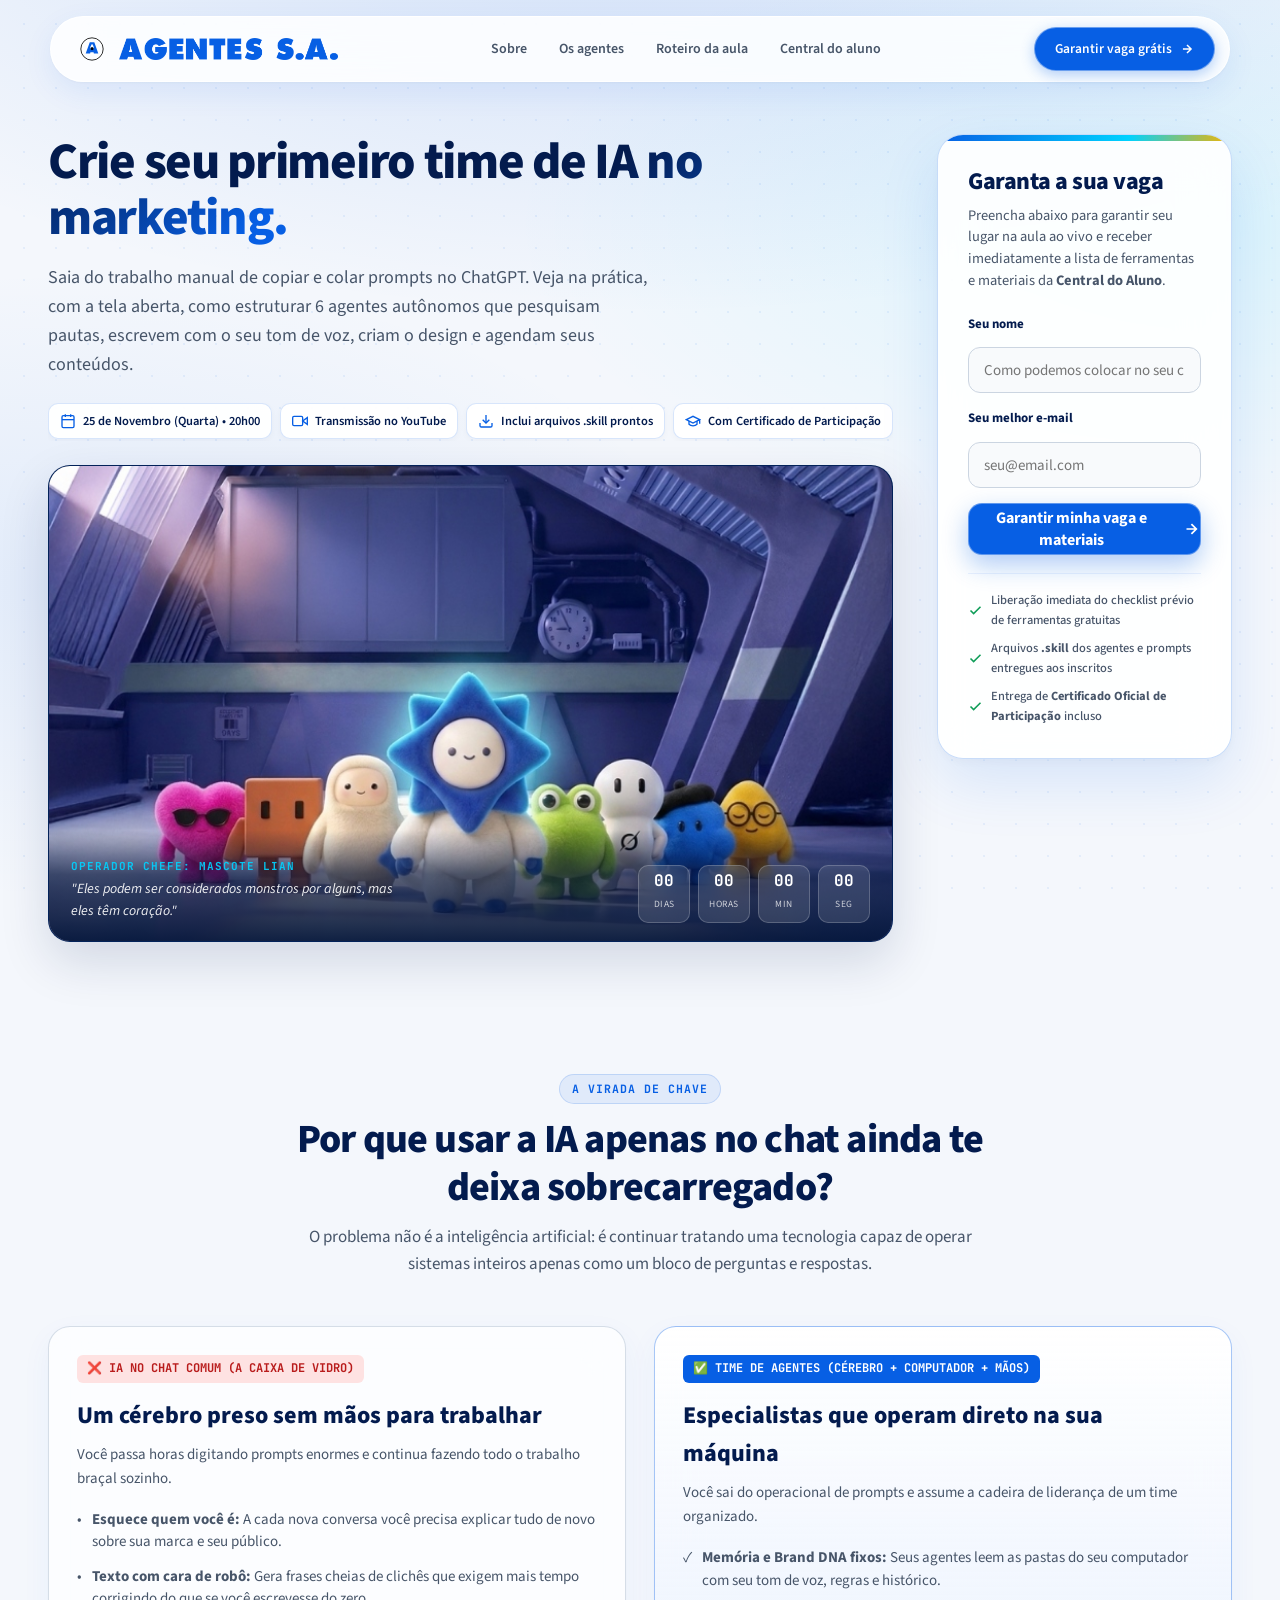
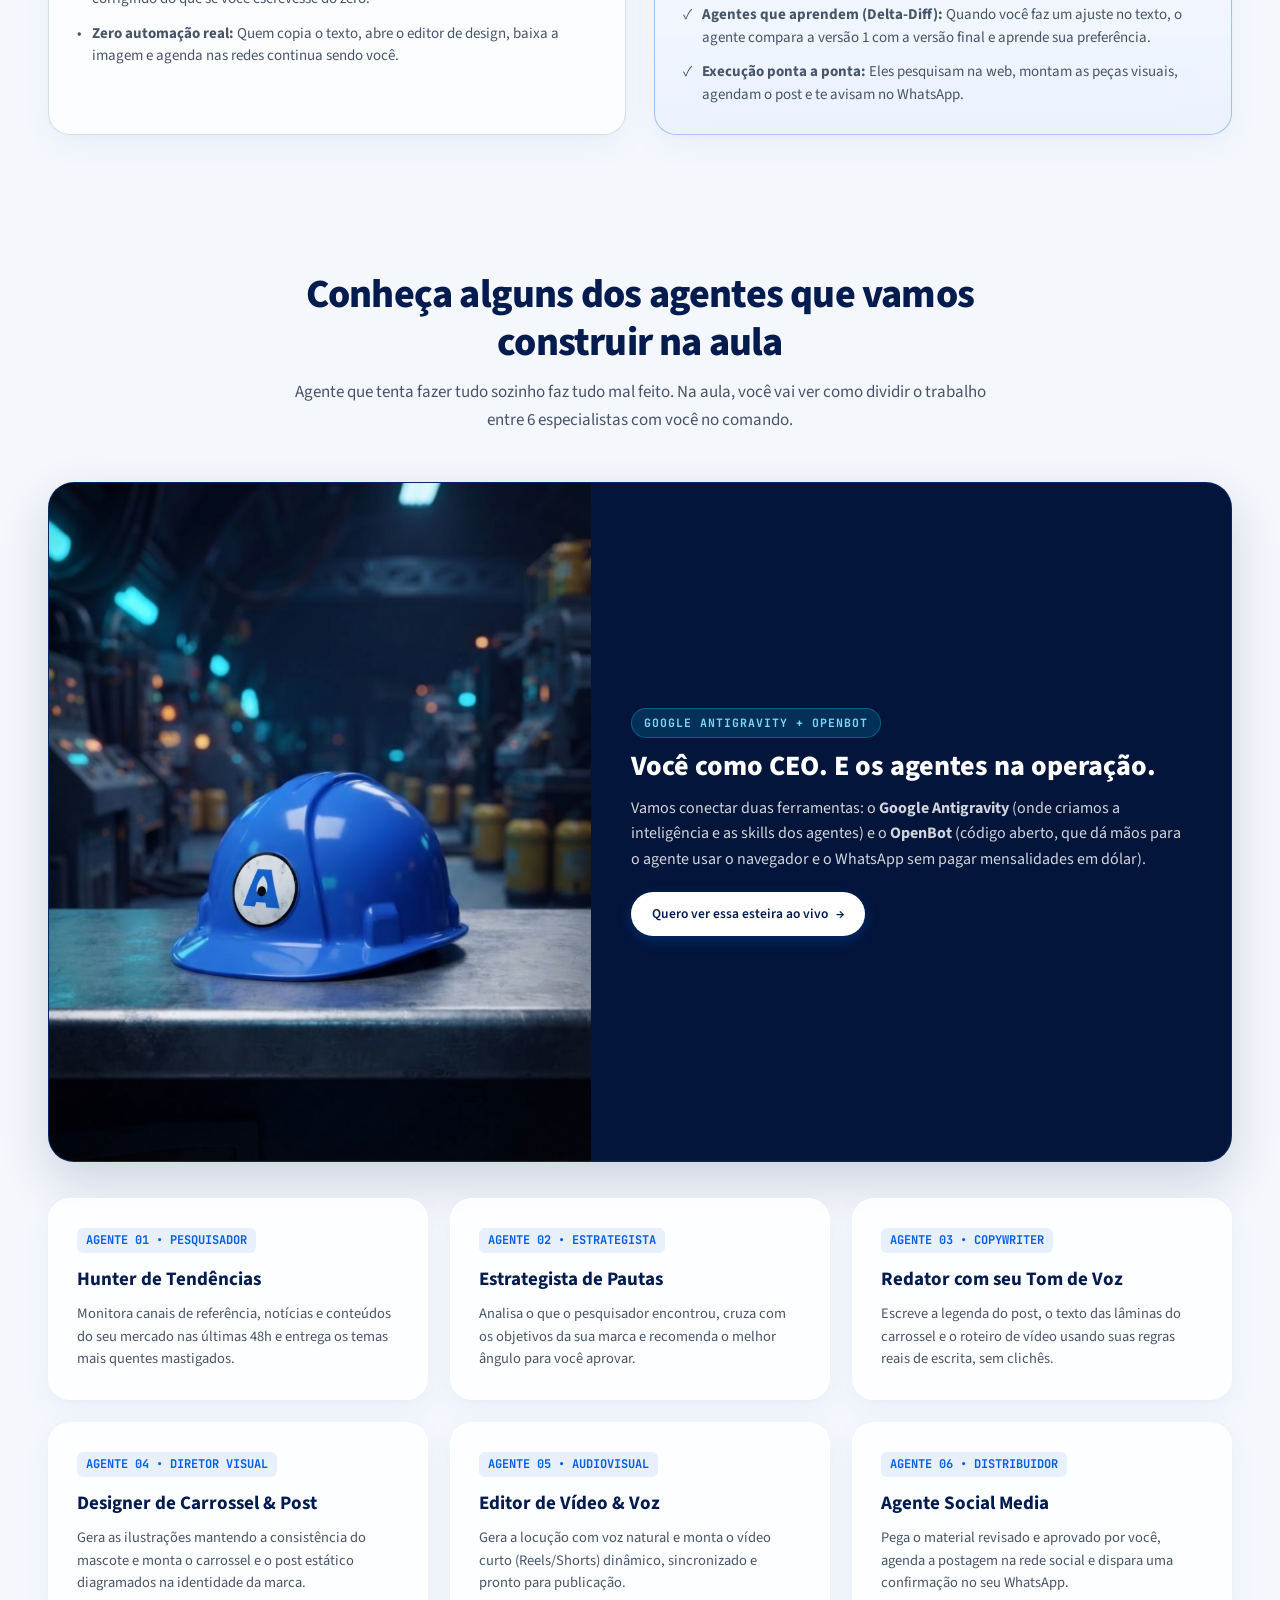
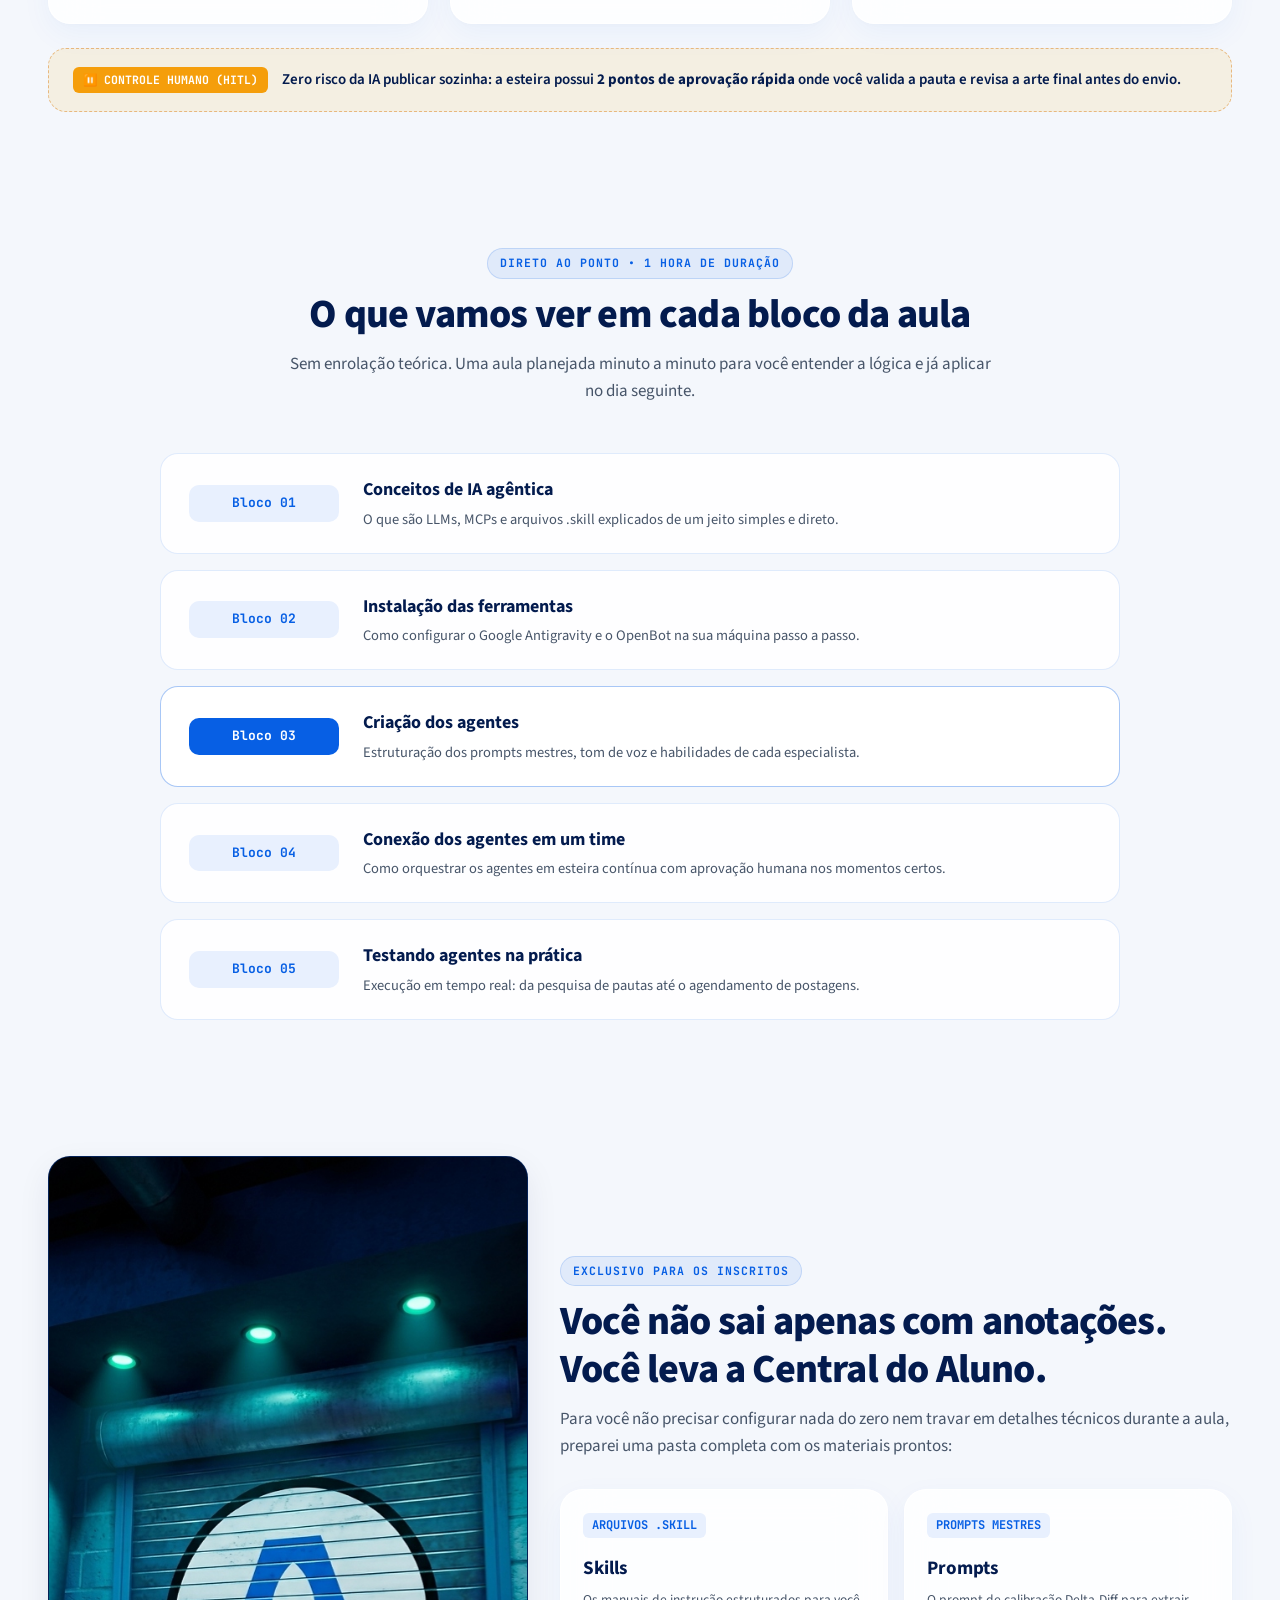
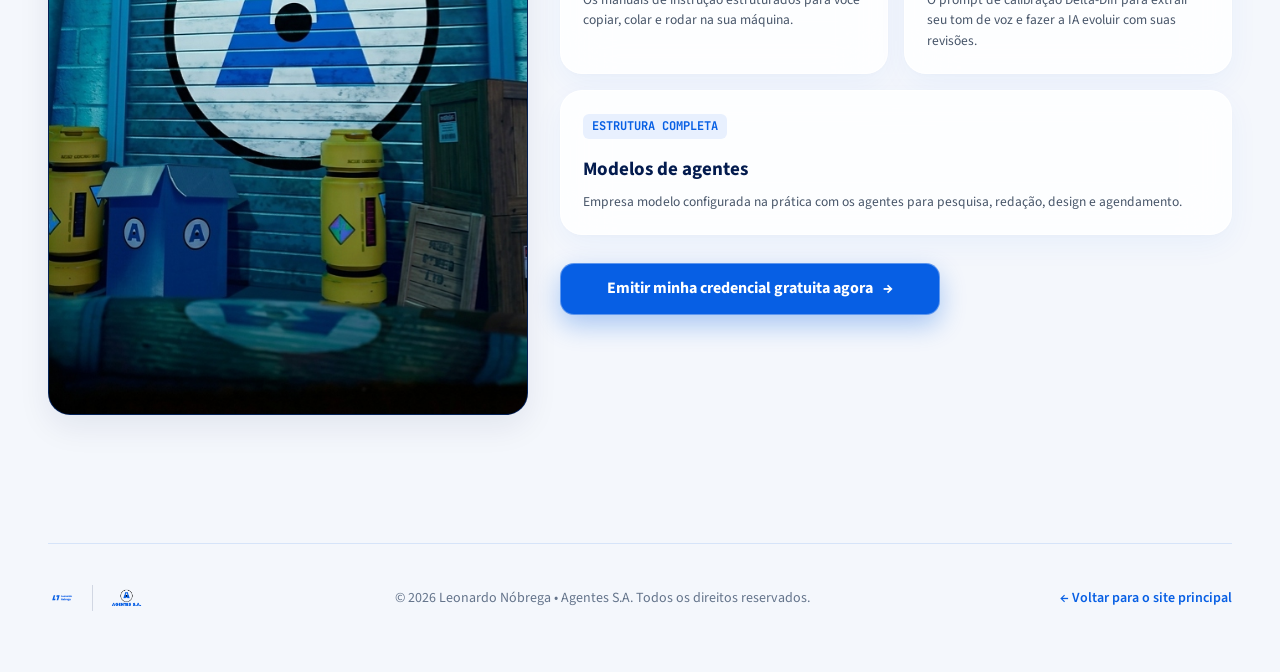
==== agentes-sa/index.html @ 05ecd2e1 "feat(agentes-sa): refatorar pagina de inscricao com novo visual, copy direta e formulario simplifica" ====
<!DOCTYPE html>
<html lang="pt-BR">
<head>
  <meta charset="UTF-8">
  <meta name="viewport" content="width=device-width, initial-scale=1.0">
  <title>Agentes S.A. | Crie seu Primeiro Time de IA no Marketing | Leonardo Nóbrega</title>
  <meta name="description" content="Aula aberta e ao vivo em 25 de Novembro às 20h. Veja na prática como montar um time de 6 agentes autônomos de IA para marketing usando Antigravity e OpenBot.">

  <!-- Fontes Oficiais da Marca -->
  <link rel="preconnect" href="https://fonts.googleapis.com">
  <link rel="preconnect" href="https://fonts.gstatic.com" crossorigin>
  <link href="https://fonts.googleapis.com/css2?family=JetBrains+Mono:wght@400;500;600;700&family=Source+Sans+3:ital,wght@0,300;0,400;0,500;0,600;0,700;0,800;1,400&display=swap" rel="stylesheet">

  <!-- CSS Global Oficial do Design System -->
  <link rel="stylesheet" href="../theme.css">

  <style>
    /* ═══════════════════════════════════════════════════════════════
       FUSÃO DE IDENTIDADE: DESIGN SYSTEM LEONARDO NÓBREGA × AGENTES S.A.
       ═══════════════════════════════════════════════════════════════ */
    :root {
      --ha-bg: #f4f7fc;
      --ha-surface: rgba(255, 255, 255, 0.86);
      --ha-card-bg: rgba(255, 255, 255, 0.84);
      --ha-title: #031b4e;
      --ha-text: #1e293b;
      --ha-text-secondary: #475569;
      --ha-text-muted: #64748b;

      /* Toques Industriais do Universo Agentes S.A. */
      --factory-yellow: #f4b400;
      --factory-yellow-soft: rgba(244, 180, 0, 0.14);
      --factory-cyan: #00d2ff;
      --factory-cyan-soft: rgba(0, 210, 255, 0.14);
      --factory-dark: #03153a;

      --ha-blur: blur(24px) saturate(160%);
      --ease-framer: cubic-bezier(0.16, 1, 0.3, 1);
    }

    body {
      background-color: var(--ha-bg) !important;
      color: var(--ha-text) !important;
      font-family: var(--font);
      overflow-x: hidden;
      background-image:
        radial-gradient(1px 1px at 24px 24px, rgba(7, 95, 228, 0.07) 1px, transparent 0),
        radial-gradient(ellipse 75% 45% at 50% -10%, rgba(7, 95, 228, 0.15), transparent),
        radial-gradient(ellipse 55% 35% at 95% 25%, rgba(0, 210, 255, 0.10), transparent),
        radial-gradient(ellipse 50% 35% at 5% 65%, rgba(7, 95, 228, 0.08), transparent) !important;
      background-size: 32px 32px, 100% 100%, 100% 100%, 100% 100% !important;
      background-attachment: fixed !important;
      line-height: 1.6;
    }

    .site-container {
      max-width: 1240px;
      margin: 0 auto;
      padding: 0 28px;
      position: relative;
      z-index: 2;
    }

    /* ═══════════════════════════════════════════════════════════════
       HEADER CO-BRANDING (LEONARDO NÓBREGA × AGENTES S.A.)
       ═══════════════════════════════════════════════════════════════ */
    .ha-navbar {
      position: sticky;
      top: 16px;
      z-index: 1000;
      max-width: 1180px;
      margin: 16px auto 0;
      background: rgba(255, 255, 255, 0.86);
      backdrop-filter: var(--ha-blur);
      -webkit-backdrop-filter: var(--ha-blur);
      border: 1px solid rgba(255, 255, 255, 0.95);
      border-radius: 9999px;
      padding: 10px 14px 10px 24px;
      display: flex;
      justify-content: space-between;
      align-items: center;
      box-shadow: 0 10px 30px rgba(7, 95, 228, 0.08), 0 1px 3px rgba(0, 0, 0, 0.04);
      transition: all 300ms var(--ease-framer);
    }

    .brand-cobrand {
      display: flex;
      align-items: center;
      gap: 16px;
      text-decoration: none;
    }
    .brand-ln-svg {
      height: 34px;
      width: auto;
      display: block;
    }
    .brand-divider {
      width: 1px;
      height: 26px;
      background: rgba(3, 27, 78, 0.14);
    }
    .brand-agentes-lockup {
      display: flex;
      align-items: center;
      gap: 10px;
    }
    .brand-agentes-emblem {
      height: 34px;
      width: 34px;
      object-fit: contain;
    }
    .brand-agentes-wordmark {
      height: 22px;
      width: auto;
      object-fit: contain;
    }

    .nav-links {
      display: flex;
      gap: 4px;
      align-items: center;
    }
    .nav-link {
      color: var(--ha-text-secondary);
      font-size: 14px;
      font-weight: 600;
      padding: 8px 14px;
      border-radius: 999px;
      transition: all 180ms ease;
      text-decoration: none;
    }
    .nav-link:hover {
      color: var(--ha-title);
      background: rgba(7, 95, 228, 0.06);
    }

    .nav-cta {
      background: var(--color-primary);
      color: #ffffff;
      font-weight: 600;
      font-size: 13.5px;
      padding: 10px 20px;
      border-radius: 999px;
      border: 1px solid rgba(255, 255, 255, 0.4);
      box-shadow: 0 4px 14px rgba(7, 95, 228, 0.3);
      text-decoration: none;
      display: inline-flex;
      align-items: center;
      gap: 8px;
      transition: all 250ms var(--ease-framer);
    }
    .nav-cta:hover {
      background: var(--color-primary-dark);
      transform: translateY(-1px) scale(1.02);
      box-shadow: 0 6px 20px rgba(7, 95, 228, 0.45);
      color: #ffffff;
    }

    /* ═══════════════════════════════════════════════════════════════
       DOBRA 1: HERO + FORMULÁRIO DE CREDENCIAL DA FÁBRICA
       ═══════════════════════════════════════════════════════════════ */
    .hero-section {
      padding: 52px 0 64px;
    }
    .hero-grid {
      display: grid;
      grid-template-columns: 6.4fr 5.6fr;
      gap: 44px;
      align-items: start;
    }

    .factory-pill {
      display: inline-flex;
      align-items: center;
      gap: 10px;
      padding: 6px 14px;
      border-radius: 999px;
      background: rgba(7, 95, 228, 0.08);
      border: 1px solid rgba(7, 95, 228, 0.2);
      color: var(--color-primary);
      font-size: 12.5px;
      font-weight: 700;
      letter-spacing: 0.4px;
      margin-bottom: 18px;
      font-family: 'JetBrains Mono', monospace;
    }
    .pulse-dot {
      width: 7px;
      height: 7px;
      background: var(--color-primary);
      border-radius: 50%;
      box-shadow: 0 0 8px rgba(7, 95, 228, 0.7);
      animation: pulseAnim 2s infinite;
    }
    @keyframes pulseAnim {
      0%, 100% { opacity: 1; transform: scale(1); }
      50% { opacity: 0.4; transform: scale(0.8); }
    }

    .hero-logo-banner {
      display: flex;
      align-items: center;
      gap: 14px;
      margin-bottom: 16px;
    }
    .hero-logo-banner img {
      height: 58px;
      width: auto;
      object-fit: contain;
    }

    .hero-title {
      font-size: clamp(36px, 4vw, 52px);
      font-weight: 800;
      line-height: 1.1;
      letter-spacing: -1.3px;
      color: var(--ha-title);
      margin-bottom: 18px;
    }
    .hero-title .text-gradient {
      background: linear-gradient(135deg, var(--color-navy) 15%, var(--color-primary) 85%);
      -webkit-background-clip: text;
      -webkit-text-fill-color: transparent;
    }

    .hero-desc {
      font-size: 18px;
      line-height: 1.6;
      color: var(--ha-text-secondary);
      margin-bottom: 24px;
      max-width: 600px;
    }

    .event-meta-pills {
      display: flex;
      flex-wrap: nowrap;
      gap: 8px;
      margin-bottom: 24px;
      align-items: center;
      overflow-x: auto;
      scrollbar-width: none;
      -webkit-overflow-scrolling: touch;
      padding-bottom: 2px;
    }
    .event-meta-pills::-webkit-scrollbar {
      display: none;
    }
    .meta-pill {
      background: rgba(255, 255, 255, 0.95);
      border: 1px solid rgba(7, 95, 228, 0.16);
      padding: 7px 11px;
      border-radius: 10px;
      font-size: 12.5px;
      font-weight: 600;
      color: var(--ha-title);
      display: inline-flex;
      align-items: center;
      gap: 7px;
      white-space: nowrap;
      flex-shrink: 0;
      box-shadow: 0 2px 6px rgba(3, 27, 78, 0.03);
    }
    .meta-pill svg {
      color: var(--color-primary);
      flex-shrink: 0;
    }

    /* Card Visual do Mascote Lian no Chão de Fábrica */
    .hero-visual-frame {
      position: relative;
      border-radius: 22px;
      overflow: hidden;
      border: 1px solid rgba(7, 95, 228, 0.18);
      box-shadow: 0 20px 50px rgba(3, 27, 78, 0.14);
      background: var(--factory-dark);
    }
    .hero-visual-frame img {
      width: 100%;
      aspect-ratio: 16 / 9;
      object-fit: cover;
      display: block;
      transition: transform 600ms var(--ease-framer);
    }
    .hero-visual-frame:hover img {
      transform: scale(1.03);
    }
    .hero-visual-overlay {
      position: absolute;
      inset: auto 0 0 0;
      background: linear-gradient(to top, rgba(3, 21, 58, 0.95) 0%, rgba(3, 21, 58, 0.65) 60%, transparent 100%);
      padding: 28px 22px 18px;
      display: flex;
      justify-content: space-between;
      align-items: flex-end;
      gap: 16px;
      flex-wrap: wrap;
    }
    .hero-quote {
      color: #ffffff;
      font-size: 14px;
      font-style: italic;
      opacity: 0.92;
      max-width: 340px;
    }
    .hero-quote strong {
      display: block;
      font-style: normal;
      font-size: 11px;
      text-transform: uppercase;
      letter-spacing: 1px;
      color: var(--factory-cyan);
      margin-bottom: 2px;
      font-family: 'JetBrains Mono', monospace;
    }

    /* Contador Regressivo */
    .countdown-strip {
      display: flex;
      gap: 8px;
    }
    .cd-box {
      background: rgba(255, 255, 255, 0.12);
      backdrop-filter: blur(12px);
      border: 1px solid rgba(255, 255, 255, 0.2);
      border-radius: 10px;
      padding: 6px 10px;
      min-width: 52px;
      text-align: center;
      color: #ffffff;
    }
    .cd-num {
      font-family: 'JetBrains Mono', monospace;
      font-size: 16px;
      font-weight: 700;
      line-height: 1.1;
      display: block;
    }
    .cd-label {
      font-size: 9.5px;
      text-transform: uppercase;
      opacity: 0.75;
      letter-spacing: 0.5px;
    }

    /* ═══════════════════════════════════════════════════════════════
       CARD DE INSCRIÇÃO / CRACHÁ DA FÁBRICA (DIREITA)
       ═══════════════════════════════════════════════════════════════ */
    .signup-ticket-card {
      background: rgba(255, 255, 255, 0.92);
      backdrop-filter: var(--ha-blur);
      -webkit-backdrop-filter: var(--ha-blur);
      border: 1.5px solid rgba(7, 95, 228, 0.22);
      border-radius: 26px;
      padding: 32px 30px;
      box-shadow: 0 24px 60px rgba(7, 95, 228, 0.12), 0 4px 12px rgba(0, 0, 0, 0.03);
      position: relative;
      overflow: hidden;
    }
    /* Faixa industrial sutil no topo do crachá */
    .signup-ticket-card::before {
      content: '';
      position: absolute;
      top: 0;
      left: 0;
      right: 0;
      height: 6px;
      background: linear-gradient(90deg, var(--color-primary) 0%, var(--factory-cyan) 65%, var(--factory-yellow) 100%);
    }

    .ticket-top-row {
      display: flex;
      justify-content: space-between;
      align-items: center;
      padding-bottom: 16px;
      margin-bottom: 20px;
      border-bottom: 1px dashed rgba(3, 27, 78, 0.12);
    }
    .ticket-badge {
      display: inline-flex;
      align-items: center;
      gap: 6px;
      font-family: 'JetBrains Mono', monospace;
      font-size: 11px;
      font-weight: 700;
      color: var(--color-primary);
      background: var(--color-primary-lightest);
      padding: 4px 10px;
      border-radius: 6px;
      text-transform: uppercase;
    }
    .ticket-serial {
      font-family: 'JetBrains Mono', monospace;
      font-size: 11.5px;
      color: var(--ha-text-muted);
      font-weight: 600;
    }

    .ticket-title {
      font-size: 24px;
      font-weight: 800;
      color: var(--ha-title);
      letter-spacing: -0.5px;
      line-height: 1.25;
      margin-bottom: 8px;
    }
    .ticket-sub {
      font-size: 14.5px;
      color: var(--ha-text-secondary);
      margin-bottom: 22px;
      line-height: 1.5;
    }

    .form-group {
      margin-bottom: 15px;
    }
    .form-label {
      display: block;
      font-size: 13px;
      font-weight: 700;
      color: var(--ha-title);
      margin-bottom: 5px;
    }
    .ha-input {
      width: 100%;
      height: 46px;
      background: #f8fafc;
      border: 1.5px solid #cbd5e1;
      border-radius: 12px;
      padding: 0 15px;
      color: var(--ha-text);
      font-size: 15px;
      font-family: var(--font);
      transition: all 200ms ease;
      outline: none;
    }
    .ha-input:focus {
      border-color: var(--color-primary);
      background: #ffffff;
      box-shadow: 0 0 0 3px rgba(7, 95, 228, 0.14);
    }

    .btn-submit-main {
      width: 100%;
      height: 52px;
      background: var(--color-primary);
      color: #ffffff;
      font-weight: 700;
      font-size: 16px;
      border-radius: 14px;
      border: 1px solid rgba(255, 255, 255, 0.35);
      box-shadow: 0 10px 26px rgba(7, 95, 228, 0.32);
      display: flex;
      align-items: center;
      justify-content: center;
      gap: 10px;
      cursor: pointer;
      transition: all 250ms var(--ease-framer);
      font-family: var(--font);
      margin-top: 8px;
    }
    .btn-submit-main:hover {
      background: var(--color-primary-dark);
      transform: translateY(-2px);
      box-shadow: 0 14px 32px rgba(7, 95, 228, 0.42);
    }
    .btn-submit-main:disabled {
      opacity: 0.7;
      cursor: wait;
    }

    .ticket-perks {
      margin-top: 18px;
      padding-top: 16px;
      border-top: 1px solid rgba(7, 95, 228, 0.08);
      display: flex;
      flex-direction: column;
      gap: 8px;
    }
    .perk-row {
      display: flex;
      align-items: center;
      gap: 8px;
      font-size: 12.5px;
      color: var(--ha-text-secondary);
      font-weight: 500;
    }
    .perk-row svg {
      color: var(--color-success);
      flex-shrink: 0;
    }

    /* Estado Pós-Inscrição: Crachá Emitido + Ações de Presença */
    .credential-success-view {
      display: none;
      animation: fadeIn 400ms ease forwards;
    }
    @keyframes fadeIn {
      from { opacity: 0; transform: translateY(10px); }
      to { opacity: 1; transform: translateY(0); }
    }

    .issued-badge-box {
      background: linear-gradient(135deg, #031b4e 0%, #0747b6 100%);
      color: #ffffff;
      border-radius: 18px;
      padding: 20px;
      margin-bottom: 20px;
      position: relative;
      overflow: hidden;
      border: 1px solid rgba(255, 255, 255, 0.2);
      box-shadow: 0 12px 30px rgba(3, 27, 78, 0.25);
    }
    .issued-badge-head {
      display: flex;
      justify-content: space-between;
      align-items: center;
      margin-bottom: 14px;
      padding-bottom: 10px;
      border-bottom: 1px solid rgba(255, 255, 255, 0.14);
    }
    .issued-badge-head span {
      font-family: 'JetBrains Mono', monospace;
      font-size: 11px;
      color: var(--factory-cyan);
      font-weight: 700;
      letter-spacing: 1px;
    }
    .issued-user-name {
      font-size: 20px;
      font-weight: 800;
      margin-bottom: 2px;
    }
    .issued-user-role {
      font-size: 13px;
      color: rgba(255, 255, 255, 0.8);
    }

    .showup-step-btn {
      width: 100%;
      padding: 13px 16px;
      border-radius: 12px;
      font-size: 14px;
      font-weight: 700;
      display: flex;
      align-items: center;
      justify-content: space-between;
      text-decoration: none;
      margin-bottom: 10px;
      transition: all 200ms ease;
      cursor: pointer;
      border: none;
      font-family: var(--font);
    }
    .btn-whatsapp-vip {
      background: #10b981;
      color: #ffffff;
      box-shadow: 0 6px 18px rgba(16, 185, 129, 0.28);
    }
    .btn-whatsapp-vip:hover {
      background: #059669;
      transform: translateY(-1px);
      color: #ffffff;
    }
    .btn-gcal {
      background: var(--color-primary-lightest);
      color: var(--color-primary);
      border: 1px solid rgba(7, 95, 228, 0.25);
    }
    .btn-gcal:hover {
      background: var(--color-primary);
      color: #ffffff;
    }
    .btn-download-guide {
      background: #f8fafc;
      color: var(--ha-title);
      border: 1px solid #cbd5e1;
    }
    .btn-download-guide:hover {
      border-color: var(--color-primary);
      color: var(--color-primary);
    }

    /* ═══════════════════════════════════════════════════════════════
       SEÇÕES GERAIS E SPOTLIGHT CARDS
       ═══════════════════════════════════════════════════════════════ */
    .section-wrap {
      padding: 68px 0;
    }
    .section-header-center {
      text-align: center;
      max-width: 720px;
      margin: 0 auto 48px;
    }
    .badge-soft-blue {
      display: inline-block;
      font-family: 'JetBrains Mono', monospace;
      font-size: 11.5px;
      font-weight: 700;
      text-transform: uppercase;
      letter-spacing: 1px;
      color: var(--color-primary);
      background: rgba(7, 95, 228, 0.08);
      border: 1px solid rgba(7, 95, 228, 0.16);
      padding: 5px 12px;
      border-radius: 999px;
      margin-bottom: 12px;
    }
    .sec-title {
      font-size: clamp(28px, 3.2vw, 40px);
      font-weight: 800;
      color: var(--ha-title);
      letter-spacing: -0.8px;
      line-height: 1.2;
      margin-bottom: 12px;
    }
    .sec-desc {
      font-size: 17px;
      color: var(--ha-text-secondary);
      line-height: 1.6;
    }

    .spotlight-card {
      position: relative;
      background: var(--ha-card-bg);
      border: 1px solid rgba(255, 255, 255, 0.95);
      border-radius: 22px;
      padding: 28px;
      overflow: hidden;
      backdrop-filter: var(--ha-blur);
      -webkit-backdrop-filter: var(--ha-blur);
      transition: all 300ms var(--ease-framer);
      box-shadow: 0 10px 30px rgba(7, 95, 228, 0.05), 0 2px 6px rgba(0, 0, 0, 0.02);
    }
    .spotlight-card:hover {
      border-color: rgba(7, 95, 228, 0.28);
      transform: translateY(-4px);
      box-shadow: 0 20px 45px rgba(7, 95, 228, 0.11), 0 4px 12px rgba(0, 0, 0, 0.03);
    }

    /* ═══════════════════════════════════════════════════════════════
       DOBRA 2: O CONTRASTE (CAIXA DE VIDRO VS AGENTE REAL)
       ═══════════════════════════════════════════════════════════════ */
    .contrast-grid {
      display: grid;
      grid-template-columns: 1fr 1fr;
      gap: 28px;
    }
    .contrast-card-old {
      background: rgba(255, 255, 255, 0.72);
      border: 1px solid rgba(203, 213, 225, 0.8);
    }
    .contrast-card-new {
      background: linear-gradient(180deg, rgba(255, 255, 255, 0.96) 0%, rgba(232, 240, 254, 0.75) 100%);
      border: 1.5px solid rgba(7, 95, 228, 0.35);
    }
    .contrast-tag {
      display: inline-flex;
      align-items: center;
      gap: 6px;
      font-size: 12px;
      font-weight: 700;
      padding: 4px 10px;
      border-radius: 6px;
      margin-bottom: 14px;
      font-family: 'JetBrains Mono', monospace;
    }
    .tag-old { background: #fee2e2; color: #b91c1c; }
    .tag-new { background: var(--color-primary); color: #ffffff; }

    .contrast-list {
      list-style: none;
      margin-top: 18px;
      display: flex;
      flex-direction: column;
      gap: 12px;
    }
    .contrast-list li {
      display: flex;
      align-items: flex-start;
      gap: 10px;
      font-size: 15px;
      color: var(--ha-text-secondary);
      line-height: 1.5;
    }

    /* ═══════════════════════════════════════════════════════════════
       DOBRA 3: O CHÃO DE FÁBRICA E OS 6 AGENTES
       ═══════════════════════════════════════════════════════════════ */
    .factory-showcase-banner {
      border-radius: 26px;
      overflow: hidden;
      position: relative;
      margin-bottom: 36px;
      background: var(--factory-dark);
      border: 1px solid rgba(7, 95, 228, 0.25);
      box-shadow: 0 20px 50px rgba(3, 27, 78, 0.16);
      display: grid;
      grid-template-columns: 5.5fr 6.5fr;
      align-items: center;
    }
    .factory-banner-img {
      height: 100%;
      min-height: 300px;
      position: relative;
    }
    .factory-banner-img img {
      width: 100%;
      height: 100%;
      object-fit: cover;
      display: block;
    }
    .factory-banner-content {
      padding: 36px 40px;
      color: #ffffff;
    }
    .factory-banner-content h3 {
      font-size: 28px;
      font-weight: 800;
      margin-bottom: 12px;
      line-height: 1.2;
    }
    .factory-banner-content p {
      font-size: 16px;
      color: rgba(255, 255, 255, 0.82);
      line-height: 1.6;
      margin-bottom: 20px;
    }

    .agents-grid-3 {
      display: grid;
      grid-template-columns: repeat(3, 1fr);
      gap: 22px;
    }
    .agent-role-num {
      font-family: 'JetBrains Mono', monospace;
      font-size: 12px;
      font-weight: 700;
      color: var(--color-primary);
      background: var(--color-primary-lightest);
      padding: 3px 9px;
      border-radius: 6px;
      display: inline-block;
      margin-bottom: 12px;
    }
    .agent-card-title {
      font-size: 19px;
      font-weight: 700;
      color: var(--ha-title);
      margin-bottom: 8px;
    }
    .agent-card-desc {
      font-size: 14.5px;
      color: var(--ha-text-secondary);
      line-height: 1.55;
    }

    .hitl-checkpoint-bar {
      margin-top: 24px;
      background: rgba(244, 180, 0, 0.1);
      border: 1.5px dashed rgba(217, 119, 6, 0.45);
      border-radius: 18px;
      padding: 18px 24px;
      display: flex;
      align-items: center;
      justify-content: space-between;
      gap: 18px;
      flex-wrap: wrap;
    }
    .hitl-badge {
      background: #f59e0b;
      color: #ffffff;
      font-family: 'JetBrains Mono', monospace;
      font-size: 11.5px;
      font-weight: 700;
      padding: 4px 10px;
      border-radius: 6px;
      text-transform: uppercase;
    }

    /* ═══════════════════════════════════════════════════════════════
       DOBRA 4: ROTEIRO DE 60 MINUTOS (OS 5 BLOCOS)
       ═══════════════════════════════════════════════════════════════ */
    .agenda-list {
      display: flex;
      flex-direction: column;
      gap: 16px;
      max-width: 960px;
      margin: 0 auto;
    }
    .agenda-row {
      background: rgba(255, 255, 255, 0.88);
      border: 1px solid rgba(7, 95, 228, 0.12);
      border-radius: 18px;
      padding: 22px 28px;
      display: grid;
      grid-template-columns: 150px 1fr;
      gap: 24px;
      align-items: center;
      transition: all 220ms ease;
    }
    .agenda-row:hover {
      border-color: var(--color-primary);
      transform: translateX(4px);
      box-shadow: 0 10px 25px rgba(7, 95, 228, 0.08);
    }
    .agenda-time {
      font-family: 'JetBrains Mono', monospace;
      font-size: 13px;
      font-weight: 700;
      color: var(--color-primary);
      background: var(--color-primary-lightest);
      padding: 8px 12px;
      border-radius: 10px;
      text-align: center;
    }
    .agenda-info h4 {
      font-size: 18px;
      font-weight: 700;
      color: var(--ha-title);
      margin-bottom: 4px;
    }
    .agenda-info p {
      font-size: 14.5px;
      color: var(--ha-text-secondary);
      line-height: 1.5;
    }

    /* ═══════════════════════════════════════════════════════════════
       DOBRA 5: CENTRAL DO ALUNO & CENÁRIOS DA FÁBRICA
       ═══════════════════════════════════════════════════════════════ */
    .central-grid {
      display: grid;
      grid-template-columns: 5fr 7fr;
      gap: 32px;
      align-items: center;
    }
    .scenario-single-frame {
      border-radius: 22px;
      overflow: hidden;
      border: 1px solid rgba(7, 95, 228, 0.16);
      box-shadow: 0 12px 32px rgba(3, 27, 78, 0.08);
      background: var(--factory-dark);
      height: 100%;
      min-height: 440px;
      display: flex;
    }
    .scenario-single-frame img {
      width: 100%;
      height: 100%;
      object-fit: cover;
      display: block;
      transition: transform 400ms ease;
    }
    .scenario-single-frame:hover img {
      transform: scale(1.02);
    }

    .deliverables-stack {
      display: grid;
      grid-template-columns: 1fr 1fr;
      gap: 16px;
    }
    .deliverable-card {
      padding: 22px;
    }
    .deliverable-card h4 {
      font-size: 19px;
      font-weight: 700;
      color: var(--ha-title);
      margin: 4px 0 6px;
    }
    .deliverable-card p {
      font-size: 13.5px;
      color: var(--ha-text-secondary);
      line-height: 1.5;
      margin: 0;
    }
    .deliverable-card-wide {
      grid-column: span 2;
    }
    @media (max-width: 768px) {
      .deliverables-stack {
        grid-template-columns: 1fr;
      }
      .deliverable-card-wide {
        grid-column: span 1;
      }
      .event-meta-pills {
        flex-wrap: wrap;
      }
    }

    /* ═══════════════════════════════════════════════════════════════
       FOOTER CO-BRANDED
       ═══════════════════════════════════════════════════════════════ */
    .ha-footer {
      margin-top: 60px;
      padding: 40px 0 60px;
      border-top: 1px solid rgba(7, 95, 228, 0.12);
      display: flex;
      justify-content: space-between;
      align-items: center;
      flex-wrap: wrap;
      gap: 20px;
      font-size: 14px;
      color: var(--ha-text-muted);
    }

    @media (max-width: 960px) {
      .hero-grid, .contrast-grid, .factory-showcase-banner, .central-grid {
        grid-template-columns: 1fr;
      }
      .agents-grid-3, .deliverables-stack {
        grid-template-columns: 1fr;
      }
      .agenda-row {
        grid-template-columns: 1fr;
        gap: 10px;
      }
      .nav-links {
        display: none;
      }
    }
  </style>
</head>
<body>

  <!-- ═══════════════════════════════════════════════════════════════
       HEADER CO-BRANDING: LEONARDO NÓBREGA × AGENTES S.A.
       ═══════════════════════════════════════════════════════════════ -->
  <header class="ha-navbar">
    <a href="#topo" class="brand-cobrand" aria-label="Agentes S.A.">
      <div class="brand-agentes-lockup">
        <img src="assets/emblema_agentes_sa.svg" alt="Emblema Agentes S.A." class="brand-agentes-emblem">
        <img src="assets/logo_agentes_sa_wordmark.png" alt="Agentes S.A." class="brand-agentes-wordmark">
      </div>
    </a>

    <nav class="nav-links">
      <a href="#contraste" class="nav-link">Sobre</a>
      <a href="#time" class="nav-link">Os agentes</a>
      <a href="#roteiro" class="nav-link">Roteiro da aula</a>
      <a href="#central" class="nav-link">Central do aluno</a>
    </nav>

    <a href="#inscricao" class="nav-cta" onclick="document.getElementById('leadName').focus()">
      <span>Garantir vaga grátis</span>
      <svg viewBox="0 0 24 24" width="14" height="14" fill="none" stroke="currentColor" stroke-width="2.5"><path d="M5 12h14M12 5l7 7-7 7"/></svg>
    </a>
  </header>

  <main class="site-container" id="topo">

    <!-- ═══════════════════════════════════════════════════════════════
         DOBRA 1: HERO & CREDENCIAL DE INSCRIÇÃO
         ═══════════════════════════════════════════════════════════════ -->
    <section class="hero-section">
      <div class="hero-grid">

        <!-- Coluna Esquerda: Apresentação do Webinar + Cena Principal Lian -->
        <div>
          <h1 class="hero-title">
            Crie seu primeiro time de <span class="text-gradient">IA no marketing.</span>
          </h1>

          <p class="hero-desc">
            Saia do trabalho manual de copiar e colar prompts no ChatGPT. Veja na prática, com a tela aberta, como estruturar 6 agentes autônomos que pesquisam pautas, escrevem com o seu tom de voz, criam o design e agendam seus conteúdos.
          </p>

          <div class="event-meta-pills">
            <div class="meta-pill">
              <svg viewBox="0 0 24 24" width="16" height="16" fill="none" stroke="currentColor" stroke-width="2"><rect x="3" y="4" width="18" height="18" rx="2" ry="2"/><line x1="16" y1="2" x2="16" y2="6"/><line x1="8" y1="2" x2="8" y2="6"/><line x1="3" y1="10" x2="21" y2="10"/></svg>
              <span>25 de Novembro (Quarta) • 20h00</span>
            </div>
            <div class="meta-pill">
              <svg viewBox="0 0 24 24" width="16" height="16" fill="none" stroke="currentColor" stroke-width="2"><polygon points="23 7 16 12 23 17 23 7"/><rect x="1" y="5" width="15" height="14" rx="2" ry="2"/></svg>
              <span>Transmissão no YouTube</span>
            </div>
            <div class="meta-pill">
              <svg viewBox="0 0 24 24" width="16" height="16" fill="none" stroke="currentColor" stroke-width="2"><path d="M21 15v4a2 2 0 0 1-2 2H5a2 2 0 0 1-2-2v-4"/><polyline points="7 10 12 15 17 10"/><line x1="12" y1="15" x2="12" y2="3"/></svg>
              <span>Inclui arquivos .skill prontos</span>
            </div>
            <div class="meta-pill">
              <svg viewBox="0 0 24 24" width="16" height="16" fill="none" stroke="currentColor" stroke-width="2"><path d="M22 10v6M2 10l10-5 10 5-10 5z"/><path d="M6 12v5c3 3 9 3 12 0v-5"/></svg>
              <span>Com Certificado de Participação</span>
            </div>
          </div>

          <!-- Cena Principal 16:9: Mascote Lian na Fábrica -->
          <div class="hero-visual-frame">
            <img src="assets/hero-agentes-equipe.jpg" alt="Mascote Lian no Chão de Fábrica da Agentes S.A.">
            <div class="hero-visual-overlay">
              <div class="hero-quote">
                <strong>OPERADOR CHEFE: MASCOTE LIAN</strong>
                "Eles podem ser considerados monstros por alguns, mas eles têm coração."
              </div>
              <div class="countdown-strip" id="countdownTimer">
                <div class="cd-box"><span class="cd-num" id="cdDays">18</span><span class="cd-label">Dias</span></div>
                <div class="cd-box"><span class="cd-num" id="cdHours">08</span><span class="cd-label">Horas</span></div>
                <div class="cd-box"><span class="cd-num" id="cdMins">45</span><span class="cd-label">Min</span></div>
                <div class="cd-box"><span class="cd-num" id="cdSecs">12</span><span class="cd-label">Seg</span></div>
              </div>
            </div>
          </div>
        </div>

        <!-- Coluna Direita: Card de Inscrição / Credencial da Fábrica -->
        <div class="signup-ticket-card" id="inscricao">
          <!-- Visão 1: Formulário de Cadastro -->
          <div id="signupFormView">
            <h2 class="ticket-title">Garanta a sua vaga</h2>
            <p class="ticket-sub">
              Preencha abaixo para garantir seu lugar na aula ao vivo e receber imediatamente a lista de ferramentas e materiais da <strong>Central do Aluno</strong>.
            </p>

            <form id="webinarLeadForm" onsubmit="handleWebinarSignup(event)">
              <div class="form-group">
                <label class="form-label" for="leadName">Seu nome</label>
                <input type="text" id="leadName" class="ha-input" placeholder="Como podemos colocar no seu crachá?" required>
              </div>

              <div class="form-group">
                <label class="form-label" for="leadEmail">Seu melhor e-mail</label>
                <input type="email" id="leadEmail" class="ha-input" placeholder="seu@email.com" required>
              </div>

              <button type="submit" id="btnSubmitForm" class="btn-submit-main">
                <span>Garantir minha vaga e materiais</span>
                <svg viewBox="0 0 24 24" width="18" height="18" fill="none" stroke="currentColor" stroke-width="2.5"><path d="M5 12h14M12 5l7 7-7 7"/></svg>
              </button>
            </form>

            <div class="ticket-perks">
              <div class="perk-row">
                <svg viewBox="0 0 24 24" width="15" height="15" fill="none" stroke="currentColor" stroke-width="2.5"><polyline points="20 6 9 17 4 12"/></svg>
                <span>Liberação imediata do checklist prévio de ferramentas gratuitas</span>
              </div>
              <div class="perk-row">
                <svg viewBox="0 0 24 24" width="15" height="15" fill="none" stroke="currentColor" stroke-width="2.5"><polyline points="20 6 9 17 4 12"/></svg>
                <span>Arquivos <strong>.skill</strong> dos agentes e prompts entregues aos inscritos</span>
              </div>
              <div class="perk-row">
                <svg viewBox="0 0 24 24" width="15" height="15" fill="none" stroke="currentColor" stroke-width="2.5"><polyline points="20 6 9 17 4 12"/></svg>
                <span>Entrega de <strong>Certificado Oficial de Participação</strong> incluso</span>
              </div>
            </div>
          </div>

          <!-- Visão 2: Credencial Emitida (Show-Up Funnel) -->
          <div id="signupSuccessView" class="credential-success-view">
            <div class="issued-badge-box">
              <div class="issued-badge-head">
                <span>CREDENCIAL OFICIAL • AGENTES S.A.</span>
                <img src="assets/emblema_agentes_sa.png" alt="Logo" style="height: 24px; filter: brightness(0) invert(1);">
              </div>
              <div class="issued-user-name" id="credUserName">Visitante Autorizado</div>
              <div class="issued-user-role" id="credUserRole">Diretor(a) de Agentes de IA</div>
              <div style="margin-top: 12px; font-size: 12px; color: #a5f3fc; font-family: 'JetBrains Mono', monospace;">
                ✓ Vaga confirmada para 25/11 às 20h00
              </div>
            </div>

            <h3 style="font-size: 18px; font-weight: 800; color: var(--ha-title); margin-bottom: 6px;">
              Complete os 3 passos rápidos abaixo:
            </h3>
            <p style="font-size: 13.5px; color: var(--ha-text-secondary); margin-bottom: 16px;">
              Enviamos um e-mail de confirmação para você. Para não perder o link da aula e os arquivos da Central do Aluno, conclua agora:
            </p>

            <!-- Passo 1: WhatsApp VIP -->
            <a href="https://chat.whatsapp.com/convite-vip-agentes-sa" target="_blank" id="btnWhatsappGroup" class="showup-step-btn btn-whatsapp-vip">
              <span>1. Entrar no Grupo VIP Silencioso (WhatsApp)</span>
              <span>Entrar →</span>
            </a>

            <!-- Passo 2: Google Calendar -->
            <a href="https://calendar.google.com/calendar/render?action=TEMPLATE&text=Webinar+Agentes+S.A.+%E2%80%94+Crie+seu+Primeiro+Time+de+IA+no+Marketing+(Leonardo+N%C3%B3brega)&dates=20261125T230000Z/20261126T000000Z&details=Aula+pr%C3%A1tica+ao+vivo+mostrando+como+criar+seu+primeiro+time+de+agentes+de+IA+no+marketing+usando+Antigravity+e+OpenBot.+Link+da+sala:+https://www.youtube.com/live/1SrbjZXtYwk&location=https://www.youtube.com/live/1SrbjZXtYwk" target="_blank" class="showup-step-btn btn-gcal">
              <span>2. Salvar na minha Google Agenda (1 clique)</span>
              <span>Agendar 📅</span>
            </a>

            <!-- Passo 3: Acesso imediato à Central do Aluno -->
            <a href="central.html" id="btnCentralLink" class="showup-step-btn btn-download-guide">
              <span>3. Acessar a Central do Aluno (Skills, Prompts e Programas)</span>
              <span>Acessar →</span>
            </a>

            <button onclick="resetSignupView()" style="margin-top: 12px; background: none; border: none; color: var(--ha-text-muted); font-size: 12px; cursor: pointer; text-decoration: underline;">
              Cadastrar outro e-mail
            </button>
          </div>

        </div>

      </div>
    </section>

    <!-- ═══════════════════════════════════════════════════════════════
         DOBRA 2: O CONTRASTE (A CAIXA DE VIDRO VS. AGENTES REAIS)
         ═══════════════════════════════════════════════════════════════ -->
    <section class="section-wrap" id="contraste">
      <div class="section-header-center">
        <span class="badge-soft-blue">A VIRADA DE CHAVE</span>
        <h2 class="sec-title">Por que usar a IA apenas no chat ainda te deixa sobrecarregado?</h2>
        <p class="sec-desc">
          O problema não é a inteligência artificial: é continuar tratando uma tecnologia capaz de operar sistemas inteiros apenas como um bloco de perguntas e respostas.
        </p>
      </div>

      <div class="contrast-grid">
        <!-- Card 1: Chat Comum -->
        <div class="spotlight-card contrast-card-old">
          <span class="contrast-tag tag-old">❌ IA NO CHAT COMUM (A CAIXA DE VIDRO)</span>
          <h3 style="font-size: 24px; font-weight: 800; color: var(--ha-title); margin-bottom: 8px;">
            Um cérebro preso sem mãos para trabalhar
          </h3>
          <p style="font-size: 15px; color: var(--ha-text-secondary);">
            Você passa horas digitando prompts enormes e continua fazendo todo o trabalho braçal sozinho.
          </p>
          <ul class="contrast-list">
            <li><span>•</span> <span><strong>Esquece quem você é:</strong> A cada nova conversa você precisa explicar tudo de novo sobre sua marca e seu público.</span></li>
            <li><span>•</span> <span><strong>Texto com cara de robô:</strong> Gera frases cheias de clichês que exigem mais tempo corrigindo do que se você escrevesse do zero.</span></li>
            <li><span>•</span> <span><strong>Zero automação real:</strong> Quem copia o texto, abre o editor de design, baixa a imagem e agenda nas redes continua sendo você.</span></li>
          </ul>
        </div>

        <!-- Card 2: Engenharia Agêntica -->
        <div class="spotlight-card contrast-card-new">
          <span class="contrast-tag tag-new">✅ TIME DE AGENTES (CÉREBRO + COMPUTADOR + MÃOS)</span>
          <h3 style="font-size: 24px; font-weight: 800; color: var(--ha-title); margin-bottom: 8px;">
            Especialistas que operam direto na sua máquina
          </h3>
          <p style="font-size: 15px; color: var(--ha-text-secondary);">
            Você sai do operacional de prompts e assume a cadeira de liderança de um time organizado.
          </p>
          <ul class="contrast-list">
            <li><span>✓</span> <span><strong>Memória e Brand DNA fixos:</strong> Seus agentes leem as pastas do seu computador com seu tom de voz, regras e histórico.</span></li>
            <li><span>✓</span> <span><strong>Agentes que aprendem (Delta-Diff):</strong> Quando você faz um ajuste no texto, o agente compara a versão 1 com a versão final e aprende sua preferência.</span></li>
            <li><span>✓</span> <span><strong>Execução ponta a ponta:</strong> Eles pesquisam na web, montam as peças visuais, agendam o post e te avisam no WhatsApp.</span></li>
          </ul>
        </div>
      </div>
    </section>

    <!-- ═══════════════════════════════════════════════════════════════
         DOBRA 3: O CHÃO DE FÁBRICA E A ESTEIRA DOS 6 AGENTES
         ═══════════════════════════════════════════════════════════════ -->
    <section class="section-wrap" id="time">
      <div class="section-header-center">
        <h2 class="sec-title">Conheça alguns dos agentes que vamos construir na aula</h2>
        <p class="sec-desc">
          Agente que tenta fazer tudo sozinho faz tudo mal feito. Na aula, você vai ver como dividir o trabalho entre 6 especialistas com você no comando.
        </p>
      </div>

      <!-- Banner Destaque do Chão de Fábrica -->
      <div class="factory-showcase-banner">
        <div class="factory-banner-img">
          <img src="assets/capacete-agentes.jpg" alt="Capacete oficial da Agentes S.A. na fábrica">
        </div>
        <div class="factory-banner-content">
          <span class="badge-soft-blue" style="background: rgba(0, 210, 255, 0.15); color: #7dd3fc; border-color: rgba(0, 210, 255, 0.3);">
            GOOGLE ANTIGRAVITY + OPENBOT
          </span>
          <h3>Você como CEO. E os agentes na operação.</h3>
          <p>
            Vamos conectar duas ferramentas: o <strong>Google Antigravity</strong> (onde criamos a inteligência e as skills dos agentes) e o <strong>OpenBot</strong> (código aberto, que dá mãos para o agente usar o navegador e o WhatsApp sem pagar mensalidades em dólar).
          </p>
          <a href="#inscricao" class="nav-cta" style="background: #ffffff; color: var(--color-navy);">
            <span>Quero ver essa esteira ao vivo</span>
            <span>→</span>
          </a>
        </div>
      </div>

      <!-- Grid dos 6 Agentes -->
      <div class="agents-grid-3">
        <div class="spotlight-card">
          <span class="agent-role-num">AGENTE 01 • PESQUISADOR</span>
          <h3 class="agent-card-title">Hunter de Tendências</h3>
          <p class="agent-card-desc">
            Monitora canais de referência, notícias e conteúdos do seu mercado nas últimas 48h e entrega os temas mais quentes mastigados.
          </p>
        </div>

        <div class="spotlight-card">
          <span class="agent-role-num">AGENTE 02 • ESTRATEGISTA</span>
          <h3 class="agent-card-title">Estrategista de Pautas</h3>
          <p class="agent-card-desc">
            Analisa o que o pesquisador encontrou, cruza com os objetivos da sua marca e recomenda o melhor ângulo para você aprovar.
          </p>
        </div>

        <div class="spotlight-card">
          <span class="agent-role-num">AGENTE 03 • COPYWRITER</span>
          <h3 class="agent-card-title">Redator com seu Tom de Voz</h3>
          <p class="agent-card-desc">
            Escreve a legenda do post, o texto das lâminas do carrossel e o roteiro de vídeo usando suas regras reais de escrita, sem clichês.
          </p>
        </div>

        <div class="spotlight-card">
          <span class="agent-role-num">AGENTE 04 • DIRETOR VISUAL</span>
          <h3 class="agent-card-title">Designer de Carrossel & Post</h3>
          <p class="agent-card-desc">
            Gera as ilustrações mantendo a consistência do mascote e monta o carrossel e o post estático diagramados na identidade da marca.
          </p>
        </div>

        <div class="spotlight-card">
          <span class="agent-role-num">AGENTE 05 • AUDIOVISUAL</span>
          <h3 class="agent-card-title">Editor de Vídeo & Voz</h3>
          <p class="agent-card-desc">
            Gera a locução com voz natural e monta o vídeo curto (Reels/Shorts) dinâmico, sincronizado e pronto para publicação.
          </p>
        </div>

        <div class="spotlight-card">
          <span class="agent-role-num">AGENTE 06 • DISTRIBUIDOR</span>
          <h3 class="agent-card-title">Agente Social Media</h3>
          <p class="agent-card-desc">
            Pega o material revisado e aprovado por você, agenda a postagem na rede social e dispara uma confirmação no seu WhatsApp.
          </p>
        </div>
      </div>

      <!-- Barra HITL (Controle Humano) -->
      <div class="hitl-checkpoint-bar">
        <div style="display: flex; align-items: center; gap: 14px;">
          <span class="hitl-badge">⏸️ CONTROLE HUMANO (HITL)</span>
          <span style="font-size: 15px; font-weight: 600; color: var(--ha-title);">
            Zero risco da IA publicar sozinha: a esteira possui <strong>2 pontos de aprovação rápida</strong> onde você valida a pauta e revisa a arte final antes do envio.
          </span>
        </div>
      </div>
    </section>

    <!-- ═══════════════════════════════════════════════════════════════
         DOBRA 4: ROTEIRO DE 60 MINUTOS DA AULA
         ═══════════════════════════════════════════════════════════════ -->
    <section class="section-wrap" id="roteiro">
      <div class="section-header-center">
        <span class="badge-soft-blue">DIRETO AO PONTO • 1 HORA DE DURAÇÃO</span>
        <h2 class="sec-title">O que vamos ver em cada bloco da aula</h2>
        <p class="sec-desc">
          Sem enrolação teórica. Uma aula planejada minuto a minuto para você entender a lógica e já aplicar no dia seguinte.
        </p>
      </div>

      <div class="agenda-list">
        <div class="agenda-row">
          <div class="agenda-time">Bloco 01</div>
          <div class="agenda-info">
            <h4>Conceitos de IA agêntica</h4>
            <p>O que são LLMs, MCPs e arquivos .skill explicados de um jeito simples e direto.</p>
          </div>
        </div>

        <div class="agenda-row">
          <div class="agenda-time">Bloco 02</div>
          <div class="agenda-info">
            <h4>Instalação das ferramentas</h4>
            <p>Como configurar o Google Antigravity e o OpenBot na sua máquina passo a passo.</p>
          </div>
        </div>

        <div class="agenda-row" style="border-color: rgba(7, 95, 228, 0.35); background: #ffffff;">
          <div class="agenda-time" style="background: var(--color-primary); color: #ffffff;">Bloco 03</div>
          <div class="agenda-info">
            <h4>Criação dos agentes</h4>
            <p>Estruturação dos prompts mestres, tom de voz e habilidades de cada especialista.</p>
          </div>
        </div>

        <div class="agenda-row">
          <div class="agenda-time">Bloco 04</div>
          <div class="agenda-info">
            <h4>Conexão dos agentes em um time</h4>
            <p>Como orquestrar os agentes em esteira contínua com aprovação humana nos momentos certos.</p>
          </div>
        </div>

        <div class="agenda-row">
          <div class="agenda-time">Bloco 05</div>
          <div class="agenda-info">
            <h4>Testando agentes na prática</h4>
            <p>Execução em tempo real: da pesquisa de pautas até o agendamento de postagens.</p>
          </div>
        </div>
      </div>
    </section>

    <!-- ═══════════════════════════════════════════════════════════════
         DOBRA 5: CENTRAL DO ALUNO & ENTREGÁVEIS GRATUITOS
         ═══════════════════════════════════════════════════════════════ -->
    <section class="section-wrap" id="central">
      <div class="central-grid">
        <!-- Imagem Destaque do Universo Agentes S.A. -->
        <div class="scenario-single-frame">
          <img src="assets/porta-garagem-agentes.jpg" alt="Porta industrial da fábrica Agentes S.A.">
        </div>

        <!-- Entregáveis da Central do Aluno -->
        <div>
          <span class="badge-soft-blue">EXCLUSIVO PARA OS INSCRITOS</span>
          <h2 class="sec-title">Você não sai apenas com anotações. Você leva a Central do Aluno.</h2>
          <p class="sec-desc" style="margin-bottom: 28px;">
            Para você não precisar configurar nada do zero nem travar em detalhes técnicos durante a aula, preparei uma pasta completa com os materiais prontos:
          </p>

          <div class="deliverables-stack deliverables-3-items">
            <div class="spotlight-card deliverable-card">
              <span class="agent-role-num">ARQUIVOS .SKILL</span>
              <h4>Skills</h4>
              <p>Os manuais de instrução estruturados para você copiar, colar e rodar na sua máquina.</p>
            </div>

            <div class="spotlight-card deliverable-card">
              <span class="agent-role-num">PROMPTS MESTRES</span>
              <h4>Prompts</h4>
              <p>O prompt de calibração Delta-Diff para extrair seu tom de voz e fazer a IA evoluir com suas revisões.</p>
            </div>

            <div class="spotlight-card deliverable-card deliverable-card-wide">
              <span class="agent-role-num">ESTRUTURA COMPLETA</span>
              <h4>Modelos de agentes</h4>
              <p>Empresa modelo configurada na prática com os agentes para pesquisa, redação, design e agendamento.</p>
            </div>
          </div>

          <div style="margin-top: 28px;">
            <a href="#inscricao" class="btn-submit-main" style="max-width: 380px; text-decoration: none;" onclick="document.getElementById('leadName').focus()">
              <span>Emitir minha credencial gratuita agora</span>
              <span>→</span>
            </a>
          </div>
        </div>
      </div>
    </section>

    <!-- ═══════════════════════════════════════════════════════════════
         RODAPÉ OFICIAL CO-BRANDED
         ═══════════════════════════════════════════════════════════════ -->
    <footer class="ha-footer">
      <div style="display: flex; align-items: center; gap: 16px;">
        <img src="assets/logo_leonardo_nobrega.svg" alt="Leonardo Nóbrega" style="height: 28px;">
        <div class="brand-divider"></div>
        <img src="assets/logo_agentes_sa_completo.png" alt="Agentes S.A." style="height: 22px;">
      </div>
      <div>
        © 2026 Leonardo Nóbrega • Agentes S.A. Todos os direitos reservados.
      </div>
      <div>
        <a href="../index.html" style="font-weight: 600; color: var(--color-primary);">← Voltar para o site principal</a>
      </div>
    </footer>

  </main>

  <!-- ═══════════════════════════════════════════════════════════════
       SCRIPT DE INTEGRAÇÃO AUTOMÁTICA COM BREVO + CONTADOR
       ═══════════════════════════════════════════════════════════════ -->
  <script>
    // 1. Contador Regressivo para 25/11/2026 às 20:00 (BRT)
    const eventDate = new Date('2026-11-25T20:00:00-03:00').getTime();
    function updateCountdown() {
      const now = new Date().getTime();
      const diff = Math.max(0, eventDate - now);
      const d = Math.floor(diff / (1000 * 60 * 60 * 24));
      const h = Math.floor((diff % (1000 * 60 * 60 * 24)) / (1000 * 60 * 60));
      const m = Math.floor((diff % (1000 * 60 * 60)) / (1000 * 60));
      const s = Math.floor((diff % (1000 * 60)) / 1000);

      document.getElementById('cdDays').textContent = String(d).padStart(2, '0');
      document.getElementById('cdHours').textContent = String(h).padStart(2, '0');
      document.getElementById('cdMins').textContent = String(m).padStart(2, '0');
      document.getElementById('cdSecs').textContent = String(s).padStart(2, '0');
    }
    updateCountdown();
    setInterval(updateCountdown, 1000);

    // 2. Máscara natural de WhatsApp
    function formatPhone(input) {
      let v = input.value.replace(/\D/g, '').slice(0, 11);
      if (v.length > 6) {
        input.value = `(${v.slice(0,2)}) ${v.slice(2,7)}-${v.slice(7)}`;
      } else if (v.length > 2) {
        input.value = `(${v.slice(0,2)}) ${v.slice(2)}`;
      } else if (v.length > 0) {
        input.value = `(${v}`;
      }
    }

    // 3. Integração direta com Brevo (Lista #3: Webinar Agentes S.A. + E-mail de Confirmação)
    const _bMask = 73;
    const _bBytes = [49, 34, 44, 48, 58, 32, 43, 100, 44, 127, 44, 45, 113, 127, 121, 125, 127, 42, 126, 122, 45, 121, 123, 125, 47, 125, 120, 126, 123, 113, 122, 44, 120, 44, 123, 47, 121, 45, 122, 123, 112, 44, 40, 120, 43, 126, 43, 43, 123, 126, 120, 127, 123, 40, 43, 122, 44, 127, 113, 47, 121, 123, 44, 125, 120, 44, 43, 44, 42, 127, 113, 126, 100, 0, 7, 124, 40, 61, 120, 62, 26, 26, 30, 120, 125, 40, 10, 61, 40];
    function _getBrevoToken() {
      return _bBytes.map(b => String.fromCharCode(b ^ _bMask)).join('');
    }

    async function handleWebinarSignup(e) {
      e.preventDefault();
      const btn = document.getElementById('btnSubmitForm');
      const name = document.getElementById('leadName').value.trim();
      const email = document.getElementById('leadEmail').value.trim();
      const whatsappEl = document.getElementById('leadWhatsapp');
      const whatsapp = whatsappEl ? whatsappEl.value.trim() : '';
      const roleEl = document.getElementById('leadRole');
      const role = roleEl ? roleEl.value : 'Aluno Agentes S.A.';

      btn.disabled = true;
      btn.innerHTML = '<span>Emitindo sua credencial...</span>';

      const digits = whatsapp.replace(/\D/g, '');
      const intlPhone = digits.length >= 10 ? `+55${digits}` : whatsapp;
      const serial = '#AG-' + Math.floor(1000 + Math.random() * 9000);

      try {
        const token = _getBrevoToken();

        // A. Salva o contato na Lista #3 ("Webinar Agentes S.A. (25/11)") na Brevo
        await fetch('https://api.brevo.com/v3/contacts', {
          method: 'POST',
          headers: {
            'accept': 'application/json',
            'content-type': 'application/json',
            'api-key': token
          },
          body: JSON.stringify({
            email: email,
            attributes: {
              NOME: name,
              WHATSAPP: intlPhone,
              CARGO: role,
              JOB_TITLE: role
            },
            listIds: [3],
            updateEnabled: true
          })
        });

        // B. Dispara imediatamente o e-mail de confirmação simpático com link da Central do Aluno personalizada
        const firstName = name.split(' ')[0];
        const centralPersonalUrl = `https://nobregasleo.github.io/agentes-sa/central.html?nome=${encodeURIComponent(name)}&id=${encodeURIComponent(serial)}`;
        const gcalUrl = 'https://calendar.google.com/calendar/render?action=TEMPLATE&text=Webinar+Agentes+S.A.+%E2%80%94+Crie+seu+Primeiro+Time+de+IA+no+Marketing+(Leonardo+N%C3%B3brega)&dates=20261125T230000Z/20261126T000000Z&details=Aula+pr%C3%A1tica+ao+vivo+mostrando+como+criar+seu+primeiro+time+de+agentes+de+IA+no+marketing+usando+Antigravity+e+OpenBot.+Link+da+sala:+https://www.youtube.com/live/1SrbjZXtYwk&location=https://www.youtube.com/live/1SrbjZXtYwk';

        await fetch('https://api.brevo.com/v3/smtp/email', {
          method: 'POST',
          headers: {
            'accept': 'application/json',
            'content-type': 'application/json',
            'api-key': token
          },
          body: JSON.stringify({
            sender: { name: 'Leonardo Nóbrega', email: 'nobregasleo@gmail.com' },
            to: [{ email: email, name: name }],
            subject: `🚪 Tudo certo, ${firstName}! Seu crachá e sua Central do Aluno estão liberados (Agentes S.A.)`,
            htmlContent: `
              <div style="font-family: -apple-system, BlinkMacSystemFont, 'Segoe UI', Roboto, Helvetica, Arial, sans-serif; max-width: 600px; margin: 0 auto; padding: 32px 26px; color: #1e293b; line-height: 1.65; border: 1px solid #e2e8f0; border-radius: 18px; background: #ffffff;">
                <div style="display: inline-block; background: #eff6ff; color: #075fe4; font-size: 12px; font-weight: 700; padding: 5px 12px; border-radius: 999px; letter-spacing: 0.5px; margin-bottom: 16px;">
                  ✓ INSCRIÇÃO CONFIRMADA • CRACHÁ ${serial}
                </div>

                <h1 style="color: #031b4e; font-size: 24px; line-height: 1.25; margin: 0 0 14px;">
                  Fala, ${firstName}! Que alegria ter você com a gente.
                </h1>

                <p style="margin: 0 0 14px; font-size: 15.5px; color: #334155;">
                  Seu lugar está oficialmente guardado para o nosso webinar ao vivo <strong>Agentes S.A. | Crie seu Primeiro Time de IA no Marketing</strong>.
                </p>

                <p style="margin: 0 0 18px; font-size: 15.5px; color: #334155;">
                  A ideia dessa aula é bem direta: mostrar na prática, abrindo a tela do meu computador, como você sai daquele trabalho manual de ficar digitando prompts soltos no chat e passa a liderar um time de <strong>6 agentes especialistas</strong> trabalhando para você.
                </p>

                <div style="background: #f4f7fc; border-left: 4px solid #075fe4; padding: 18px 20px; border-radius: 10px; margin: 22px 0; font-size: 14.5px;">
                  <div style="font-weight: 800; color: #031b4e; margin-bottom: 8px; text-transform: uppercase; font-size: 12px; letter-spacing: 0.5px;">
                    📌 Anote os detalhes do nosso encontro:
                  </div>
                  <strong>📅 Data:</strong> Quarta-feira, 25 de Novembro de 2026<br>
                  <strong>⏰ Horário:</strong> 20h00 às 21h00 (Horário de Brasília)<br>
                  <strong>📺 Onde:</strong> Ao vivo no YouTube (<a href="https://www.youtube.com/live/1SrbjZXtYwk" style="color: #075fe4; font-weight: 700;">clique aqui para abrir a sala</a>)<br>
                  <strong>🎓 Certificado:</strong> Entrega de Certificado Oficial de Participação (<em>Mestre em Agentes de IA</em>)
                </div>

                <h3 style="color: #031b4e; font-size: 17px; margin: 24px 0 8px;">
                  🎁 Sua Central do Aluno já está liberada (com seu nome!)
                </h3>
                <p style="margin: 0 0 16px; font-size: 15px; color: #334155;">
                  Para você já ir aquecendo e não precisar anotar códigos na correria durante a aula, preparei uma área exclusiva no seu nome com o <strong>Guia de Instalação das ferramentas gratuitas (Antigravity + OpenBot)</strong>, os <strong>arquivos .skill dos 6 agentes</strong>, os <strong>Prompts Mestres</strong> e o <strong>Projeto Modelo em .ZIP</strong>:
                </p>

                <div style="margin: 22px 0;">
                  <a href="${centralPersonalUrl}" style="background: #075fe4; color: #ffffff; text-decoration: none; padding: 14px 24px; border-radius: 10px; font-weight: 700; font-size: 15px; display: inline-block;">
                    📂 Acessar a Central do Aluno de ${firstName} →
                  </a>
                </div>

                <div style="margin: 18px 0 26px; padding-top: 16px; border-top: 1px dashed #cbd5e1; font-size: 14.5px;">
                  <strong>📅 Dica rápida para não esquecer no dia:</strong><br>
                  <a href="${gcalUrl}" style="color: #075fe4; font-weight: 700; text-decoration: underline;">
                    Clique aqui para salvar o lembrete na sua Google Agenda em 1 clique
                  </a>.
                </div>

                <p style="margin: 0; font-size: 15px; color: #334155;">
                  Qualquer dúvida antes da aula, é só responder a este e-mail que cai direto na minha caixa.<br><br>
                  Nos vemos no chão de fábrica no dia 25/11 às 20h!<br>
                  Um grande abraço,<br>
                  <strong style="color: #031b4e;">Leonardo Nóbrega</strong><br>
                  <span style="font-size: 13px; color: #64748b;">& Mascote Lian (Operador Chefe • Agentes S.A.)</span>
                </p>
              </div>
            `
          })
        });
      } catch (err) {
        console.warn('Registro local salvo:', err);
      }

      // Salva localmente e exibe o Crachá Emitido
      const savedData = { name, email, whatsapp: intlPhone, role, serial, date: new Date().toISOString() };
      localStorage.setItem('ln_webinar_agentes_sa_lead', JSON.stringify(savedData));
      showIssuedCredential(savedData);
    }

    function showIssuedCredential(data) {
      const serialCode = data.serial || '#AG-2411';
      document.getElementById('ticketSerialCode').textContent = serialCode;
      document.getElementById('credUserName').textContent = data.name;
      document.getElementById('credUserRole').textContent = data.role;
      const centralBtn = document.getElementById('btnCentralLink');
      if (centralBtn && data.name) {
        centralBtn.href = `central.html?nome=${encodeURIComponent(data.name)}&id=${encodeURIComponent(serialCode)}`;
      }
      document.getElementById('signupFormView').style.display = 'none';
      document.getElementById('signupSuccessView').style.display = 'block';
    }

    function resetSignupView() {
      localStorage.removeItem('ln_webinar_agentes_sa_lead');
      document.getElementById('webinarLeadForm').reset();
      const btn = document.getElementById('btnSubmitForm');
      btn.disabled = false;
      btn.innerHTML = '<span>Garantir minha vaga e materiais</span>';
      document.getElementById('signupSuccessView').style.display = 'none';
      document.getElementById('signupFormView').style.display = 'block';
    }

    // Se já se inscreveu antes neste navegador, mostra direto o crachá
    window.addEventListener('DOMContentLoaded', () => {
      const existing = localStorage.getItem('ln_webinar_agentes_sa_lead');
      if (existing) {
        try {
          showIssuedCredential(JSON.parse(existing));
        } catch (e) {}
      }
    });
  
    // Scroll auxiliar via query string (?scroll=id)
    const _urlParams = new URLSearchParams(window.location.search);
    const _scrollTarget = _urlParams.get('scroll');
    if (_scrollTarget) {
      window.addEventListener('DOMContentLoaded', () => {
        setTimeout(() => {
          const el = document.getElementById(_scrollTarget);
          if (el) el.scrollIntoView({ behavior: 'instant', block: 'start' });
        }, 50);
      });
    }
  </script>

</body>
</html>
---- theme.css ----
/* ═══════════════════════════════════════════
   DESIGN TOKENS & ORBIT-INSPIRED GLASSMORPHISM
   ═══════════════════════════════════════════ */
:root {
  --color-primary: #075fe4;
  --color-primary-dark: #0550c8;
  --color-primary-light: #3a85f0;
  --color-primary-lightest: #e8f0fe;
  --color-primary-10: rgba(7,95,228,0.10);
  
  --color-bg: #f2f5f9;
  --color-surface: rgba(255, 255, 255, 0.7);
  --color-surface-hover: rgba(255, 255, 255, 0.9);
  
  --color-border: rgba(255, 255, 255, 0.6);
  --color-border-light: rgba(255, 255, 255, 0.4);
  --color-border-strong: rgba(0, 0, 0, 0.08);
  
  --color-text: #1a1d21;
  --color-text-secondary: #5e6673;
  --color-text-muted: #9ba3af;
  --color-navy: #031b4e;
  
  --color-success: #0f9d58;
  --color-warning: #f4b400;
  --color-error: #db4437;
  --color-info: #4285f4;
  
  --shadow-sm: 0 2px 8px rgba(0,0,0,0.04), inset 0 1px 0 rgba(255,255,255,0.8);
  --shadow-md: 0 8px 24px rgba(0,0,0,0.06), inset 0 1px 0 rgba(255,255,255,0.8);
  --shadow-lg: 0 16px 48px rgba(0,0,0,0.08), inset 0 1px 0 rgba(255,255,255,0.8);
  --shadow-xl: 0 24px 64px rgba(0,0,0,0.12), inset 0 1px 0 rgba(255,255,255,0.8);
  
  --radius-sm: 6px;
  --radius-md: 12px;
  --radius-lg: 16px;
  --radius-xl: 24px;
  --radius-2xl: 32px;
  --radius-full: 9999px;
  
  --font: 'Source Sans 3', 'Source Sans Pro', sans-serif;
  
  --ease-out: cubic-bezier(0.23, 1, 0.32, 1);
  --ease-in-out: cubic-bezier(0.77, 0, 0.175, 1);
  --transition-fast: 150ms var(--ease-out);
  --transition-normal: 250ms var(--ease-out);
  --transition-slow: 400ms var(--ease-out);
  
  --glass-blur: blur(24px) saturate(150%);
}

/* ═══════════════════════════════════════════
   RESET & BASE
   ═══════════════════════════════════════════ */
*, *::before, *::after { box-sizing: border-box; margin: 0; padding: 0; }
html { scroll-behavior: smooth; font-size: 16px; }
body {
  font-family: var(--font);
  color: var(--color-text);
  background-color: var(--color-bg);
  /* Orbit-like atmospheric background */
  background-image: 
    radial-gradient(circle at 15% 50%, rgba(7, 95, 228, 0.08), transparent 25%),
    radial-gradient(circle at 85% 30%, rgba(58, 133, 240, 0.08), transparent 25%);
  background-attachment: fixed;
  line-height: 1.6;
  -webkit-font-smoothing: antialiased;
}
a { color: var(--color-primary); text-decoration: none; transition: color var(--transition-fast); }
a:hover { color: var(--color-primary-dark); }
img { max-width: 100%; display: block; }

/* Global Glass Class */
.glass-panel {
  background: var(--color-surface);
  backdrop-filter: var(--glass-blur);
  -webkit-backdrop-filter: var(--glass-blur);
  border: 1px solid var(--color-border);
  box-shadow: var(--shadow-md);
  border-radius: var(--radius-xl);
}

/* ═══════════════════════════════════════════
   LAYOUT
   ═══════════════════════════════════════════ */
.layout { display: flex; min-height: 100vh; position: relative; z-index: 1; }

/* Sidebar */
.sidebar {
  width: 280px; position: fixed; top: 24px; left: 24px; bottom: 24px;
  background: rgba(255, 255, 255, 0.6); backdrop-filter: var(--glass-blur); -webkit-backdrop-filter: var(--glass-blur);
  border: 1px solid var(--color-border); border-radius: var(--radius-2xl);
  box-shadow: var(--shadow-lg);
  overflow-y: auto; z-index: 100; padding: 32px 0;
  transition: transform var(--transition-normal);
}
.sidebar::-webkit-scrollbar { width: 4px; }
.sidebar::-webkit-scrollbar-thumb { background: rgba(0,0,0,0.1); border-radius: 4px; }

.sidebar-logo { padding: 0 32px 24px; border-bottom: 1px solid var(--color-border-light); margin-bottom: 24px; }
.sidebar-logo svg { height: 32px; width: auto; color: var(--color-primary); }
.sidebar-label { padding: 16px 32px 8px; font-size: 11px; font-weight: 700; text-transform: uppercase; letter-spacing: 1.5px; color: var(--color-text-muted); }
.sidebar a {
  display: flex; align-items: center; padding: 10px 32px; font-size: 14px; font-weight: 600; color: var(--color-text-secondary);
  transition: all var(--transition-fast); border-left: 3px solid transparent;
}
@media (hover: hover) and (pointer: fine) {
  .sidebar a:hover { color: var(--color-primary); background: linear-gradient(90deg, var(--color-primary-10) 0%, transparent 100%); border-left-color: var(--color-primary-light); }
}
.sidebar a.active { color: var(--color-primary); background: linear-gradient(90deg, var(--color-primary-10) 0%, transparent 100%); border-left-color: var(--color-primary); }

/* Main */
.main { margin-left: 320px; flex: 1; padding: 48px 64px; max-width: 1200px; }

/* Mobile toggle */
.mobile-toggle {
  display: none; position: fixed; top: 16px; left: 16px; z-index: 200;
  width: 44px; height: 44px; border-radius: var(--radius-full); 
  background: rgba(255,255,255,0.8); backdrop-filter: var(--glass-blur);
  border: 1px solid var(--color-border); box-shadow: var(--shadow-sm);
  color: var(--color-primary); cursor: pointer; font-size: 20px;
  align-items: center; justify-content: center;
}

@media (max-width: 900px) {
  .sidebar { transform: translateX(-120%); top: 0; left: 0; bottom: 0; border-radius: 0; border-right: 1px solid var(--color-border); }
  .sidebar.open { transform: translateX(0); box-shadow: var(--shadow-xl); }
  .main { margin-left: 0; padding: 24px 20px; padding-top: 80px; }
  .mobile-toggle { display: flex; }
}

/* ═══════════════════════════════════════════
   SECTION STYLES
   ═══════════════════════════════════════════ */
.section { margin-bottom: 100px; }
.section-title {
  font-size: 36px; font-weight: 700; color: var(--color-navy); margin-bottom: 12px;
  letter-spacing: -0.5px;
}
.section-desc { color: var(--color-text-secondary); font-size: 18px; margin-bottom: 40px; font-weight: 300; }
.subsection { margin-bottom: 56px; }
.subsection-title { font-size: 22px; font-weight: 600; margin-bottom: 12px; color: var(--color-navy); letter-spacing: -0.3px; }
.subsection-desc { font-size: 15px; color: var(--color-text-secondary); margin-bottom: 24px; }

/* Utility grids */
.grid-2 { display: grid; grid-template-columns: repeat(auto-fill, minmax(360px, 1fr)); gap: 32px; }
.grid-3 { display: grid; grid-template-columns: repeat(auto-fill, minmax(280px, 1fr)); gap: 32px; }
.grid-4 { display: grid; grid-template-columns: repeat(auto-fill, minmax(200px, 1fr)); gap: 24px; }
.flex-wrap { display: flex; flex-wrap: wrap; gap: 16px; align-items: center; }
.flex-col { display: flex; flex-direction: column; gap: 16px; }

.demo-box {
  background: rgba(255, 255, 255, 0.4); backdrop-filter: var(--glass-blur); -webkit-backdrop-filter: var(--glass-blur);
  border: 1px solid var(--color-border); border-radius: var(--radius-2xl); 
  padding: 40px; box-shadow: var(--shadow-sm); position: relative; overflow: hidden;
}

/* ═══════════════════════════════════════════
   1. FUNDAMENTOS
   ═══════════════════════════════════════════ */
.color-swatch {
  border-radius: var(--radius-xl); overflow: hidden; box-shadow: var(--shadow-sm);
  border: 1px solid var(--color-border-light);
  transition: transform var(--transition-fast), box-shadow var(--transition-fast);
}
@media (hover: hover) and (pointer: fine) {
  .color-swatch:hover { transform: translateY(-4px); box-shadow: var(--shadow-md); }
}
.color-swatch-block { height: 88px; }
.color-swatch-info { padding: 16px; background: rgba(255,255,255,0.8); backdrop-filter: blur(10px); }
.color-swatch-info .label { font-size: 13px; font-weight: 600; color: var(--color-text); margin-bottom: 4px; }
.color-swatch-info .hex { font-size: 12px; color: var(--color-text-secondary); font-family: monospace; }

.type-row { display: flex; align-items: baseline; gap: 32px; padding: 24px 0; border-bottom: 1px solid var(--color-border-strong); }
.type-label { min-width: 140px; font-size: 12px; color: var(--color-text-muted); font-weight: 700; text-transform: uppercase; letter-spacing: 1.5px; flex-shrink: 0; }
.type-sample { flex: 1; color: var(--color-navy); }
.type-meta { font-size: 12px; color: var(--color-text-muted); font-family: monospace; min-width: 180px; text-align: right; flex-shrink: 0; }

.spacing-row { display: flex; align-items: center; gap: 24px; margin-bottom: 12px; }
.spacing-bar { height: 32px; background: var(--color-primary-lightest); border-radius: var(--radius-sm); border: 1px solid var(--color-primary-10); }
.spacing-label { font-size: 13px; color: var(--color-text-secondary); font-family: monospace; min-width: 80px; font-weight: 600; }

.shadow-card {
  width: 100%; height: 120px; background: white; border-radius: var(--radius-2xl);
  display: flex; align-items: center; justify-content: center;
  font-size: 14px; color: var(--color-text-secondary); font-weight: 600;
  border: 1px solid var(--color-border-light);
}

.icon-item {
  display: flex; flex-direction: column; align-items: center; gap: 8px; padding: 16px 8px;
  border-radius: var(--radius-lg); transition: background var(--transition-fast), transform var(--transition-fast); cursor: default;
}
@media (hover: hover) and (pointer: fine) {
  .icon-item:hover { background: rgba(255,255,255,0.6); transform: scale(1.05); }
}
.icon-item svg { width: 28px; height: 28px; color: var(--color-navy); }
.icon-item span { font-size: 11px; color: var(--color-text-muted); text-align: center; font-weight: 600; }

/* ═══════════════════════════════════════════
   2. COMPONENTES — BOTÕES
   ═══════════════════════════════════════════ */
.btn {
  display: inline-flex; align-items: center; justify-content: center; gap: 8px;
  font-family: var(--font); font-weight: 600; border: none; cursor: pointer;
  border-radius: var(--radius-full);
  transition: transform 160ms var(--ease-out), background-color 160ms var(--ease-out), color 160ms var(--ease-out), box-shadow 160ms var(--ease-out), filter 160ms var(--ease-out);
  text-decoration: none; line-height: 1; white-space: nowrap;
}
.btn:focus-visible { outline: 3px solid var(--color-primary-light); outline-offset: 2px; }
.btn:active:not(:disabled) { transform: scale(0.96); }
.btn-sm { height: 36px; padding: 0 16px; font-size: 13px; }
.btn-md { height: 44px; padding: 0 24px; font-size: 15px; }
.btn-lg { height: 52px; padding: 0 32px; font-size: 16px; }

.btn-primary { background: var(--color-primary); color: white; box-shadow: 0 4px 12px rgba(7, 95, 228, 0.2); }
@media (hover: hover) and (pointer: fine) {
  .btn-primary:hover { background: var(--color-primary-dark); box-shadow: 0 6px 16px rgba(7, 95, 228, 0.3); }
}

.btn-secondary { background: white; color: var(--color-navy); border: 1px solid var(--color-border-strong); box-shadow: var(--shadow-sm); }
@media (hover: hover) and (pointer: fine) {
  .btn-secondary:hover { background: var(--color-surface-hover); border-color: rgba(0,0,0,0.15); }
}

.btn-ghost { background: transparent; color: var(--color-text-secondary); }
@media (hover: hover) and (pointer: fine) {
  .btn-ghost:hover { background: rgba(0,0,0,0.04); color: var(--color-navy); }
}

.btn-destructive { background: var(--color-error); color: white; box-shadow: 0 4px 12px rgba(219, 68, 55, 0.2); }
@media (hover: hover) and (pointer: fine) {
  .btn-destructive:hover { background: #c53026; box-shadow: 0 6px 16px rgba(219, 68, 55, 0.3); }
}

.btn-icon { width: 44px; padding: 0; }
.btn svg { width: 18px; height: 18px; }

.btn:disabled { opacity: 0.5; cursor: not-allowed; transform: none !important; box-shadow: none !important; }

/* ═══════════════════════════════════════════
   2. COMPONENTES — CAMPOS
   ═══════════════════════════════════════════ */
.form-group { display: flex; flex-direction: column; gap: 8px; width: 100%; max-width: 400px; position: relative; }
.form-label { font-size: 14px; font-weight: 600; color: var(--color-navy); }

.input-wrapper { position: relative; display: flex; align-items: center; }
.input-wrapper svg { position: absolute; left: 16px; width: 18px; height: 18px; color: var(--color-text-muted); pointer-events: none; }
.input-wrapper .input-icon-right { left: auto; right: 16px; pointer-events: auto; cursor: pointer; transition: color var(--transition-fast); }
.input-wrapper .input-icon-right:hover { color: var(--color-primary); }

.input {
  width: 100%; height: 48px; padding: 0 16px;
  background: rgba(255, 255, 255, 0.8); border: 1px solid var(--color-border-strong);
  border-radius: var(--radius-md); font-family: var(--font); font-size: 15px; color: var(--color-text);
  transition: all var(--transition-fast);
  box-shadow: inset 0 2px 4px rgba(0,0,0,0.02);
}
.input-wrapper svg + .input { padding-left: 44px; }
.input:hover { background: white; border-color: rgba(0,0,0,0.15); }
.input:focus { outline: none; border-color: var(--color-primary); background: white; box-shadow: 0 0 0 3px var(--color-primary-10); }
.input::placeholder { color: var(--color-text-muted); }
.input:disabled { background: rgba(0,0,0,0.02); color: var(--color-text-muted); cursor: not-allowed; }
.input.error { border-color: var(--color-error); }
.input.error:focus { box-shadow: 0 0 0 3px rgba(219,68,55,0.1); }

textarea.input { height: auto; padding: 16px; resize: vertical; min-height: 120px; }
.form-hint { font-size: 13px; color: var(--color-text-secondary); }
.form-error { font-size: 13px; color: var(--color-error); font-weight: 600; }
.char-count { font-size: 12px; color: var(--color-text-muted); position: absolute; bottom: 12px; right: 16px; }

/* ═══════════════════════════════════════════
   2. COMPONENTES — CONTROLES (Check, Radio, Switch)
   ═══════════════════════════════════════════ */
.control-label { display: flex; align-items: center; gap: 12px; font-size: 15px; color: var(--color-text); cursor: pointer; user-select: none; }
.control-label input { display: none; }

/* Checkbox */
.check-box {
  width: 22px; height: 22px; border: 2px solid var(--color-border-strong); border-radius: 6px;
  background: white; display: flex; align-items: center; justify-content: center; transition: all var(--transition-fast); flex-shrink: 0;
}
.control-label:hover .check-box { border-color: var(--color-primary); }
.control-label input:checked + .check-box { background: var(--color-primary); border-color: var(--color-primary); }
.check-box svg { width: 14px; height: 14px; color: white; opacity: 0; transition: opacity var(--transition-fast); transform: scale(0.5); }
.control-label input:checked + .check-box svg { opacity: 1; transform: scale(1); }

/* Switch */
.switch-track {
  width: 44px; height: 24px; background: rgba(0,0,0,0.1); border-radius: var(--radius-full);
  position: relative; cursor: pointer; transition: background var(--transition-fast); flex-shrink: 0;
}
.switch-thumb {
  position: absolute; top: 2px; left: 2px; width: 20px; height: 20px;
  background: white; border-radius: 50%; box-shadow: var(--shadow-sm); transition: transform 250ms var(--ease-out);
}
.control-label input:checked + .switch-track { background: var(--color-primary); }
.control-label input:checked + .switch-track .switch-thumb { transform: translateX(20px); }

/* ═══════════════════════════════════════════
   ANIMATIONS (Emil Kowalski / Apple Design)
   ═══════════════════════════════════════════ */
.animate-item {
  opacity: 0;
  transform: translateY(20px) scale(0.98);
  will-change: transform, opacity;
  transition: transform 600ms var(--ease-out), opacity 600ms var(--ease-out);
}
.animate-item.in-view {
  opacity: 1;
  transform: translateY(0) scale(1);
}

.glass-card {
  transition: transform 300ms var(--ease-out), box-shadow 300ms var(--ease-out);
  transform-style: preserve-3d;
  will-change: transform;
}
@media (hover: hover) and (pointer: fine) {
  .glass-card:hover {
    transform: translateY(-4px) scale(1.02);
    box-shadow: var(--shadow-xl);
  }
}

.tooltip-trigger { position: relative; }
.tooltip {
  position: absolute; bottom: calc(100% + 8px); left: 50%;
  transform: translateX(-50%) scale(0.95);
  background: var(--color-navy); color: white;
  padding: 6px 12px; border-radius: var(--radius-md); font-size: 12px; font-weight: 600;
  pointer-events: none; opacity: 0;
  transition: transform 125ms var(--ease-out), opacity 125ms var(--ease-out);
  transform-origin: bottom center;
}
@media (hover: hover) and (pointer: fine) {
  .tooltip-trigger:hover .tooltip {
    opacity: 1;
    transform: translateX(-50%) scale(1);
  }
}

.clip-reveal {
  clip-path: inset(0 0 100% 0);
  transition: clip-path 800ms var(--ease-in-out);
}
.clip-reveal.in-view {
  clip-path: inset(0 0 0 0);
}

/* Modals & Toasts */
.toast {
  position: fixed; bottom: 32px; right: 32px; z-index: 9999;
  min-width: 320px; background: rgba(255,255,255,0.9); backdrop-filter: var(--glass-blur);
  border-radius: var(--radius-xl); box-shadow: var(--shadow-xl); border: 1px solid var(--color-border);
  padding: 20px; display: flex; align-items: flex-start; gap: 16px;
  opacity: 1; transform: translateY(0);
  transition: transform 400ms var(--ease-out), opacity 400ms var(--ease-out), filter 400ms var(--ease-out);
  
  @starting-style {
    opacity: 0;
    transform: translateY(100%);
    filter: blur(8px);
  }
}
.toast:not(.show) {
  opacity: 0;
  transform: translateY(100%);
  filter: blur(8px);
  pointer-events: none;
}
.toast-icon { width: 24px; height: 24px; border-radius: 50%; display: flex; align-items: center; justify-content: center; flex-shrink: 0; }
.toast-success .toast-icon { background: rgba(15, 157, 88, 0.1); color: var(--color-success); }
.toast-content { flex: 1; }
.toast-title { font-size: 15px; font-weight: 700; color: var(--color-navy); margin-bottom: 2px; }
.toast-desc { font-size: 14px; color: var(--color-text-secondary); }
.toast-close { background: transparent; border: none; cursor: pointer; color: var(--color-text-muted); transition: color var(--transition-fast); padding: 4px; border-radius: 4px; }
.toast-close:hover { color: var(--color-text); background: rgba(0,0,0,0.05); }

.modal-overlay {
  position: fixed; top: 0; left: 0; right: 0; bottom: 0; z-index: 10000;
  background: rgba(3, 27, 78, 0.3); backdrop-filter: blur(8px);
  display: flex; align-items: center; justify-content: center; padding: 24px;
  opacity: 1; pointer-events: auto;
  transition: opacity 300ms var(--ease-out), backdrop-filter 300ms var(--ease-out);
}
.modal-overlay:not(.show) { opacity: 0; backdrop-filter: blur(0px); pointer-events: none; }

.modal {
  background: rgba(255, 255, 255, 0.95); border-radius: var(--radius-2xl); width: 100%; max-width: 480px;
  box-shadow: var(--shadow-xl); overflow: hidden; border: 1px solid var(--color-border);
  opacity: 1; transform: scale(1);
  transition: transform 400ms var(--ease-out), opacity 400ms var(--ease-out), filter 400ms var(--ease-out);
  transform-origin: center;
}
.modal-overlay:not(.show) .modal { 
  transform: scale(0.95); 
  opacity: 0;
  filter: blur(8px);
}
.modal-header { padding: 24px 32px; border-bottom: 1px solid var(--color-border-strong); display: flex; align-items: center; justify-content: space-between; }
.modal-title { font-size: 20px; font-weight: 700; color: var(--color-navy); }
.modal-body { padding: 32px; font-size: 15px; color: var(--color-text-secondary); }
.modal-footer { padding: 24px 32px; border-top: 1px solid var(--color-border-strong); display: flex; justify-content: flex-end; gap: 12px; background: rgba(0,0,0,0.02); }

/* Accordion */
.accordion-item { border-bottom: 1px solid var(--color-border-strong); }
.accordion-trigger {
  width: 100%; display: flex; align-items: center; justify-content: space-between;
  padding: 24px 0; background: transparent; border: none; cursor: pointer;
  font-family: var(--font); font-size: 16px; font-weight: 600; color: var(--color-navy); text-align: left;
  transition: color var(--transition-fast);
}
.accordion-trigger:hover { color: var(--color-primary); }
.accordion-trigger svg { width: 20px; height: 20px; color: var(--color-text-muted); transition: transform 200ms var(--ease-out); flex-shrink: 0; }
.accordion-item.active .accordion-trigger svg { transform: rotate(180deg); color: var(--color-primary); }
.accordion-content { max-height: 0; overflow: hidden; transition: max-height 300ms var(--ease-in-out); }
.accordion-content-inner { padding: 0 0 24px; font-size: 15px; color: var(--color-text-secondary); line-height: 1.7; }

/* Tabs */
.tabs-nav {
  display: inline-flex; background: rgba(0,0,0,0.04); border-radius: var(--radius-full);
  padding: 6px; gap: 4px; margin-bottom: 32px; position: relative;
}
.tab-btn {
  padding: 10px 24px; border: none; background: transparent; font-family: var(--font);
  font-size: 14px; font-weight: 600; color: var(--color-text-secondary); cursor: pointer;
  border-radius: var(--radius-full); transition: color 200ms var(--ease-out);
  position: relative; z-index: 2;
}
.tab-btn:hover { color: var(--color-navy); }
.tab-btn.active { color: var(--color-navy); }
.tab-panel { display: none; animation: fadeIn 400ms var(--ease-out); }
.tab-panel.active { display: block; }

@keyframes fadeIn {
  from { opacity: 0; transform: translateY(10px); filter: blur(4px); }
  to { opacity: 1; transform: translateY(0); filter: blur(0px); }
}

/* ═══════════════════════════════════════════
   3. PORTFÓLIO & COMPONENTES ESPECIAIS
   ═══════════════════════════════════════════ */
/* Header Glass */
.header-glass {
  position: sticky; top: 24px; z-index: 90; margin-bottom: 64px;
  background: rgba(255, 255, 255, 0.7); backdrop-filter: var(--glass-blur); -webkit-backdrop-filter: var(--glass-blur);
  border: 1px solid var(--color-border); border-radius: var(--radius-full);
  padding: 12px 24px; display: flex; align-items: center; justify-content: space-between;
  box-shadow: var(--shadow-sm);
}

/* Service Card */
.service-card {
  background: white; border-radius: var(--radius-2xl); padding: 40px;
  border: 1px solid var(--color-border-light);
  box-shadow: var(--shadow-sm);
  transition: transform 300ms var(--ease-out), box-shadow 300ms var(--ease-out);
}
@media (hover: hover) and (pointer: fine) {
  .service-card:hover { transform: translateY(-8px); box-shadow: var(--shadow-lg); }
}
.service-icon { width: 56px; height: 56px; border-radius: var(--radius-xl); background: var(--color-primary-lightest); display: flex; align-items: center; justify-content: center; margin-bottom: 24px; color: var(--color-primary); }
.service-title { font-size: 20px; font-weight: 700; color: var(--color-navy); margin-bottom: 12px; }
.service-desc { font-size: 15px; color: var(--color-text-secondary); line-height: 1.6; }

/* Project Card */
.project-card {
  background: white; border-radius: var(--radius-2xl); overflow: hidden;
  border: 1px solid var(--color-border-light); box-shadow: var(--shadow-md);
  transition: transform 300ms var(--ease-out), box-shadow 300ms var(--ease-out);
}
@media (hover: hover) and (pointer: fine) {
  .project-card:hover { transform: translateY(-8px); box-shadow: var(--shadow-xl); }
}
.project-img { width: 100%; height: 240px; background: #e0e4e8; overflow: hidden; position: relative; }
.project-img img { width: 100%; height: 100%; object-fit: cover; transition: transform 600ms var(--ease-out); }
@media (hover: hover) and (pointer: fine) {
  .project-card:hover .project-img img { transform: scale(1.05); }
}
.project-content { padding: 32px; }
.project-tags { display: flex; gap: 8px; margin-bottom: 16px; }
.project-title { font-size: 22px; font-weight: 700; color: var(--color-navy); margin-bottom: 12px; }

/* Metric Box */
.metric-box { text-align: center; padding: 40px; background: rgba(255,255,255,0.6); backdrop-filter: blur(10px); border-radius: var(--radius-2xl); border: 1px solid var(--color-border); }
.metric-val { font-size: 56px; font-weight: 700; color: var(--color-primary); line-height: 1; margin-bottom: 12px; letter-spacing: -2px; }
.metric-label { font-size: 16px; font-weight: 600; color: var(--color-navy); }

/* Badges */
.badge {
  display: inline-flex; align-items: center; padding: 6px 12px; border-radius: var(--radius-full);
  font-size: 12px; font-weight: 700; text-transform: uppercase; letter-spacing: 0.5px;
}

/* Composer Area (Orbit style) */
.composer-area {
  background: var(--color-surface); backdrop-filter: var(--glass-blur); -webkit-backdrop-filter: var(--glass-blur);
  border: 1px solid var(--color-border); border-radius: var(--radius-2xl);
  box-shadow: var(--shadow-md); overflow: hidden;
  transition: transform 300ms var(--ease-out), box-shadow 300ms var(--ease-out);
}
.composer-area:focus-within {
  box-shadow: var(--shadow-lg), 0 0 0 4px var(--color-primary-10);
  transform: translateY(-2px);
}
.composer-input {
  width: 100%; border: none; background: transparent; padding: 24px;
  font-family: var(--font); font-size: 16px; color: var(--color-text);
  resize: none; min-height: 120px; outline: none;
}
.composer-input::placeholder { color: var(--color-text-muted); font-size: 24px; font-weight: 300; }
.composer-footer {
  display: flex; align-items: center; justify-content: space-between;
  padding: 16px 24px; border-top: 1px solid var(--color-border-light);
  background: rgba(255,255,255,0.4);
}
.composer-actions { display: flex; gap: 8px; }
.composer-send {
  background: var(--color-navy); color: white; border: none; border-radius: 50%;
  width: 40px; height: 40px; display: flex; align-items: center; justify-content: center;
  cursor: pointer; transition: transform 200ms var(--ease-out), background 200ms var(--ease-out);
}
.composer-send:hover { background: var(--color-primary); transform: scale(1.05); }

/* ═══════════════════════════════════════════
   4. REDES SOCIAIS — SLIDES
   ═══════════════════════════════════════════ */
.slide-showcase { display: flex; gap: 24px; flex-wrap: wrap; justify-content: center; }
.slide-frame {
  width: 360px; aspect-ratio: 1/1; border-radius: var(--radius-xl); overflow: hidden;
  box-shadow: var(--shadow-lg); flex-shrink: 0; position: relative;
}
.slide-cover {
  background: linear-gradient(135deg, var(--color-navy) 0%, var(--color-primary) 100%);
  color: white; display: flex; flex-direction: column; justify-content: space-between; padding: 32px;
  height: 100%;
}
.slide-cover-logo svg { height: 28px; fill: white; }
.slide-cover h2 { font-size: 28px; font-weight: 700; line-height: 1.2; }
.slide-cover .slide-sub { font-size: 14px; opacity: 0.7; }

.slide-content {
  background: white; display: flex; flex-direction: column; justify-content: center; padding: 32px;
  height: 100%; position: relative;
}
.slide-topbar { position: absolute; top: 0; left: 0; right: 0; padding: 16px 24px; display: flex; align-items: center; justify-content: space-between; }
.slide-topbar svg { height: 20px; }
.slide-page { font-size: 12px; color: var(--color-text-muted); font-weight: 600; }
.slide-number { font-size: 64px; font-weight: 700; color: var(--color-primary-lightest); line-height: 1; }
.slide-content h3 { font-size: 22px; font-weight: 700; margin-bottom: 12px; color: var(--color-navy); }
.slide-content p { font-size: 14px; color: var(--color-text-secondary); line-height: 1.6; }
.slide-bottom-accent { position: absolute; bottom: 0; left: 0; right: 0; height: 4px; background: var(--color-primary); }

.slide-cta {
  background: linear-gradient(180deg, var(--color-primary-lightest) 0%, white 100%);
  display: flex; flex-direction: column; align-items: center; justify-content: center; text-align: center;
  padding: 32px; height: 100%; gap: 16px;
}
.slide-cta-avatar {
  width: 72px; height: 72px; border-radius: 50%; background: var(--color-primary);
  display: flex; align-items: center; justify-content: center; font-size: 24px; font-weight: 700; color: white;
}
.slide-cta h3 { font-size: 20px; font-weight: 700; color: var(--color-navy); }
.slide-cta .role { font-size: 13px; color: var(--color-primary); font-weight: 600; }
.slide-cta .cta-text { font-size: 14px; color: var(--color-text-secondary); max-width: 260px; line-height: 1.5; }

@media (max-width: 600px) {
  .slide-frame { width: 100%; max-width: 360px; }
  .hero-headline { font-size: 28px; }
  .hero-demo { padding: 24px 20px; }
  .footer-grid { grid-template-columns: 1fr; }
  .metrics-grid { grid-template-columns: repeat(2, 1fr); }
  .grid-2, .grid-3 { grid-template-columns: 1fr; }
}

/* ═══════════════════════════════════════════
   ANIMATIONS (Emil Kowalski / Apple Design)
   ═══════════════════════════════════════════ */
.animate-item {
  opacity: 0;
  transform: translateY(20px) scale(0.98);
  will-change: transform, opacity;
  transition: transform 600ms cubic-bezier(0.23, 1, 0.32, 1), opacity 600ms cubic-bezier(0.23, 1, 0.32, 1);
}
.animate-item.in-view {
  opacity: 1;
  transform: translateY(0) scale(1);
}

/* 3D Glass Tilt Effect */
.glass-card {
  transition: transform 300ms cubic-bezier(0.23, 1, 0.32, 1), box-shadow 300ms cubic-bezier(0.23, 1, 0.32, 1);
  transform-style: preserve-3d;
  will-change: transform;
}
.glass-card:hover {
  transform: translateY(-4px) scale(1.02);
  box-shadow: var(--shadow-xl);
}

/* Button smooth crossfade masking with blur */
.btn-primary .btn-content {
  transition: filter 200ms ease, opacity 200ms ease;
}

/* Tooltips */
.tooltip-trigger {
  position: relative;
}
.tooltip {
  position: absolute; bottom: calc(100% + 8px); left: 50%;
  transform: translateX(-50%) scale(0.95);
  background: var(--color-navy); color: white;
  padding: 6px 12px; border-radius: var(--radius-md); font-size: 12px;
  pointer-events: none; opacity: 0;
  transition: transform 125ms var(--ease-out), opacity 125ms var(--ease-out);
  transform-origin: bottom center;
}
.tooltip-trigger:hover .tooltip {
  opacity: 1;
  transform: translateX(-50%) scale(1);
}

/* Clip-path reveal */
.clip-reveal {
  clip-path: inset(0 0 100% 0);
  transition: clip-path 800ms cubic-bezier(0.77, 0, 0.175, 1);
}
.clip-reveal.in-view {
  clip-path: inset(0 0 0 0);
}


/* ═══════════════════════════════════════════
   5. TEMPLATES DE REDES SOCIAIS (NEW)
   ═══════════════════════════════════════════ */






/* Template 1: Editorial Chic (Light & Clean) */










/* Template 2: Tech Color Block (Solid Colors) */










/* Template 3: Immersive AI (Full bleed) */















/* ═══════════════════════════════════════════
   6. POSTS ESTÁTICOS (10 Variations)
   ═══════════════════════════════════════════ */
/* 1. Quote */








/* 2. Tweet Mockup */









/* 3. Checklist */







/* 4. Giant Metric */




/* 5. Breaking News */






/* 6. Split Antes/Depois */







/* 7. Flowchart */






/* 8. Dictionary */






/* 9. iOS Notification */






/* 10. Quiz / Interativo */







/* ═══════════════════════════════════════════
   7. COMPONENTES DE PLATAFORMA IA
   ═══════════════════════════════════════════ */

/* Composer (Prompt Area) */
.ai-composer-wrapper { background: rgba(255,255,255,0.7); backdrop-filter: blur(24px); border: 1px solid var(--color-border); border-radius: var(--radius-xl); padding: 16px; display: flex; flex-direction: column; gap: 12px; box-shadow: var(--shadow-sm); width: 100%; max-width: 800px; margin: 0 auto; transition: box-shadow 300ms ease; }
.ai-composer-wrapper:focus-within { box-shadow: var(--shadow-md); border-color: rgba(7, 95, 228, 0.3); }
.ai-composer-tabs { display: flex; gap: 8px; border-bottom: 1px solid var(--color-border-light); padding-bottom: 12px; }
.ai-tab { display: flex; align-items: center; gap: 8px; padding: 6px 12px; border-radius: var(--radius-md); font-size: 13px; font-weight: 600; color: var(--color-text-muted); cursor: pointer; transition: all 200ms ease; }
.ai-tab:hover { color: var(--color-text); background: rgba(0,0,0,0.03); }
.ai-tab.active { color: var(--color-primary); background: rgba(7, 95, 228, 0.08); }
.ai-composer-input { width: 100%; border: none; background: transparent; font-family: var(--font); font-size: 15px; resize: none; min-height: 56px; color: var(--color-text); outline: none; padding: 8px 4px; }
.ai-composer-input::placeholder { color: var(--color-text-muted); opacity: 0.7; }
.ai-composer-toolbar { display: flex; justify-content: space-between; align-items: center; padding-top: 8px; }
.ai-toolbar-left { display: flex; gap: 8px; align-items: center; }
.ai-model-selector { display: flex; align-items: center; gap: 6px; padding: 6px 12px; border-radius: var(--radius-full); font-size: 13px; font-weight: 600; color: var(--color-navy); background: white; border: 1px solid var(--color-border); cursor: pointer; box-shadow: var(--shadow-sm); }
.ai-model-selector svg { width: 14px; height: 14px; color: var(--color-primary); }
.ai-toolbar-right { display: flex; align-items: center; }
.ai-send-btn { width: 36px; height: 36px; border-radius: 50%; background: var(--color-navy); color: white; display: flex; align-items: center; justify-content: center; border: none; cursor: pointer; transition: transform 200ms ease, background 200ms ease; }
.ai-send-btn:hover { background: var(--color-primary); transform: scale(1.05); }

/* Prompt Suggestions (Chips) */
.ai-suggestions { display: flex; flex-wrap: wrap; gap: 10px; margin-top: 24px; max-width: 800px; margin-inline: auto; }
.ai-chip { display: inline-flex; align-items: center; gap: 8px; padding: 8px 16px; border-radius: var(--radius-full); background: rgba(255,255,255,0.6); border: 1px solid var(--color-border); font-size: 13px; font-weight: 600; color: var(--color-text-secondary); cursor: pointer; transition: all 200ms ease; backdrop-filter: blur(12px); }
.ai-chip:hover { background: white; border-color: var(--color-border-strong); transform: translateY(-2px); box-shadow: var(--shadow-sm); color: var(--color-primary); }

/* Chat Messages */
.ai-chat-container { display: flex; flex-direction: column; gap: 32px; max-width: 800px; margin: 0 auto; width: 100%; }
.ai-message { display: flex; gap: 16px; max-width: 90%; }
.ai-message.user { align-self: flex-end; flex-direction: row-reverse; }
.ai-message-avatar { width: 36px; height: 36px; border-radius: 50%; background: var(--color-primary-light); flex-shrink: 0; display: flex; align-items: center; justify-content: center; color: white; font-weight: 700; font-size: 14px; }
.ai-message.ai .ai-message-avatar { background: var(--color-navy); }
.ai-message-bubble { background: white; border: 1px solid var(--color-border); padding: 16px 20px; border-radius: 16px; border-top-left-radius: 4px; font-size: 15px; line-height: 1.6; color: var(--color-text); box-shadow: var(--shadow-sm); }
.ai-message.user .ai-message-bubble { background: rgba(7, 95, 228, 0.05); border-color: rgba(7, 95, 228, 0.1); border-top-left-radius: 16px; border-top-right-radius: 4px; }
.ai-message-actions { display: flex; gap: 8px; margin-top: 8px; opacity: 0; transition: opacity 200ms ease; }
.ai-message:hover .ai-message-actions { opacity: 1; }
.ai-action-btn { background: transparent; border: none; color: var(--color-text-muted); padding: 4px; cursor: pointer; border-radius: 4px; }
.ai-action-btn:hover { background: rgba(0,0,0,0.05); color: var(--color-primary); }

/* Code Block */
.ai-code-block { background: #1a1f2e; border-radius: 12px; overflow: hidden; margin: 16px 0; }
.ai-code-header { background: rgba(0,0,0,0.2); padding: 8px 16px; display: flex; justify-content: space-between; align-items: center; }
.ai-code-lang { color: rgba(255,255,255,0.6); font-family: monospace; font-size: 12px; text-transform: uppercase; }
.ai-code-copy { color: rgba(255,255,255,0.6); font-size: 12px; background: transparent; border: none; cursor: pointer; display: flex; align-items: center; gap: 6px; }
.ai-code-copy:hover { color: white; }
.ai-code-content { padding: 16px; color: #e5e9f0; font-family: monospace; font-size: 13px; line-height: 1.5; overflow-x: auto; }

/* Image Generation Card */
.ai-gen-image { background: white; border: 1px solid var(--color-border); border-radius: 16px; overflow: hidden; max-width: 300px; box-shadow: var(--shadow-sm); margin: 16px 0; }
.ai-gen-img-wrapper { aspect-ratio: 1/1; background: var(--color-border-light); position: relative; }
.ai-gen-img-wrapper img { width: 100%; height: 100%; object-fit: cover; }
.ai-gen-badge { position: absolute; top: 12px; left: 12px; background: rgba(0,0,0,0.6); color: white; padding: 4px 8px; border-radius: 4px; font-size: 11px; font-weight: 600; backdrop-filter: blur(4px); }
.ai-gen-footer { padding: 12px 16px; display: flex; justify-content: space-between; align-items: center; background: white; }
.ai-gen-prompt { font-size: 13px; color: var(--color-text-secondary); white-space: nowrap; overflow: hidden; text-overflow: ellipsis; max-width: 180px; }

/* Agent Card & Tools */
.ai-agent-grid { display: grid; grid-template-columns: repeat(auto-fit, minmax(280px, 1fr)); gap: 24px; margin-top: 32px; }
.ai-agent-card { background: rgba(255,255,255,0.6); backdrop-filter: blur(12px); border: 1px solid var(--color-border); border-radius: 16px; padding: 24px; display: flex; flex-direction: column; gap: 16px; box-shadow: var(--shadow-sm); transition: transform 200ms ease; }
.ai-agent-card:hover { transform: translateY(-4px); box-shadow: var(--shadow-md); border-color: var(--color-primary-light); }
.ai-agent-header { display: flex; align-items: center; gap: 16px; }
.ai-agent-avatar { width: 48px; height: 48px; border-radius: 12px; background: linear-gradient(135deg, var(--color-primary), var(--color-navy)); display: flex; align-items: center; justify-content: center; color: white; }
.ai-agent-info h4 { font-size: 16px; font-weight: 700; color: var(--color-navy); }
.ai-agent-info p { font-size: 13px; color: var(--color-text-muted); }
.ai-agent-status { display: inline-flex; align-items: center; gap: 6px; font-size: 12px; font-weight: 600; color: var(--color-success); background: rgba(16, 185, 129, 0.1); padding: 4px 10px; border-radius: var(--radius-full); align-self: flex-start; }
.ai-agent-status::before { content: ''; width: 6px; height: 6px; border-radius: 50%; background: var(--color-success); }

/* Execution Steps */
.ai-step-list { display: flex; flex-direction: column; gap: 16px; margin: 16px 0; }
.ai-step { display: flex; gap: 12px; }
.ai-step-icon { width: 24px; height: 24px; border-radius: 50%; display: flex; align-items: center; justify-content: center; flex-shrink: 0; }
.ai-step.done .ai-step-icon { background: var(--color-success); color: white; }
.ai-step.loading .ai-step-icon { border: 2px solid var(--color-border); border-top-color: var(--color-primary); animation: spin 1s linear infinite; }
.ai-step.pending .ai-step-icon { background: var(--color-border-light); color: var(--color-text-muted); }
.ai-step-content h5 { font-size: 14px; font-weight: 600; color: var(--color-navy); margin-bottom: 2px; }
.ai-step-content p { font-size: 13px; color: var(--color-text-muted); }

/* Approval Request */
.ai-approval-card { background: #fffcf0; border: 1px solid #fde68a; border-radius: 12px; padding: 16px; border-left: 4px solid #f59e0b; margin: 16px 0; }
.ai-approval-title { font-size: 14px; font-weight: 700; color: #92400e; margin-bottom: 8px; display: flex; align-items: center; gap: 6px; }
.ai-approval-text { font-size: 13px; color: #b45309; margin-bottom: 16px; line-height: 1.5; }
.ai-approval-actions { display: flex; gap: 8px; }

/* Credits Meter */
.ai-credits { background: white; border: 1px solid var(--color-border); border-radius: 12px; padding: 16px; width: 100%; max-width: 320px; }
.ai-credits-header { display: flex; justify-content: space-between; font-size: 13px; font-weight: 600; color: var(--color-text-secondary); margin-bottom: 8px; }
.ai-credits-bar { width: 100%; height: 6px; background: var(--color-border-light); border-radius: 3px; overflow: hidden; }
.ai-credits-fill { height: 100%; background: linear-gradient(90deg, var(--color-primary), #00e6b8); width: 75%; border-radius: 3px; }

/* Upload Area */
.ai-upload-area { border: 2px dashed var(--color-border-strong); border-radius: 16px; padding: 40px; text-align: center; background: rgba(255,255,255,0.4); transition: all 200ms ease; cursor: pointer; }
.ai-upload-area:hover { background: rgba(7, 95, 228, 0.05); border-color: var(--color-primary); }
.ai-upload-icon { width: 48px; height: 48px; background: white; border-radius: 50%; display: flex; align-items: center; justify-content: center; margin: 0 auto 16px; color: var(--color-primary); box-shadow: var(--shadow-sm); }
.ai-upload-text { font-size: 15px; font-weight: 600; color: var(--color-navy); margin-bottom: 4px; }
.ai-upload-sub { font-size: 13px; color: var(--color-text-muted); }

/* Command Palette Mockup */
.ai-cmd-palette { background: rgba(255,255,255,0.9); backdrop-filter: blur(24px); border: 1px solid var(--color-border); border-radius: 16px; box-shadow: 0 20px 40px rgba(0,0,0,0.1); max-width: 500px; overflow: hidden; margin: 32px auto; }
.ai-cmd-search { display: flex; align-items: center; gap: 12px; padding: 16px 20px; border-bottom: 1px solid var(--color-border-light); }
.ai-cmd-search input { border: none; background: transparent; width: 100%; font-size: 16px; outline: none; font-family: var(--font); }
.ai-cmd-group { padding: 8px 0; }
.ai-cmd-label { font-size: 11px; font-weight: 700; text-transform: uppercase; color: var(--color-text-muted); padding: 8px 20px; letter-spacing: 1px; }
.ai-cmd-item { display: flex; align-items: center; justify-content: space-between; padding: 12px 20px; cursor: pointer; transition: background 150ms ease; }
.ai-cmd-item:hover { background: rgba(7, 95, 228, 0.05); }
.ai-cmd-item-left { display: flex; align-items: center; gap: 12px; font-size: 14px; font-weight: 600; color: var(--color-navy); }
.ai-cmd-shortcut { font-size: 12px; color: var(--color-text-muted); font-family: monospace; background: var(--color-border-light); padding: 2px 6px; border-radius: 4px; }

@keyframes spin { 100% { transform: rotate(360deg); } }

/* ═══════════════════════════════════════════
   MISSING COMPONENTS RESTORE & ENHANCE
   ═══════════════════════════════════════════ */

/* Avatars */
.avatar { position: relative; display: inline-flex; align-items: center; justify-content: center; border-radius: 50%; background: var(--color-primary-lightest); color: var(--color-primary); font-weight: 700; overflow: hidden; flex-shrink: 0; box-shadow: var(--shadow-sm); border: 2px solid white; }
.avatar img { width: 100%; height: 100%; object-fit: cover; }
.avatar-xs { width: 24px; height: 24px; font-size: 10px; }
.avatar-sm { width: 32px; height: 32px; font-size: 12px; }
.avatar-md { width: 48px; height: 48px; font-size: 16px; }
.avatar-lg { width: 64px; height: 64px; font-size: 20px; }
.avatar-xl { width: 96px; height: 96px; font-size: 32px; }
.avatar-status { position: absolute; bottom: 0; right: 0; width: 25%; height: 25%; background: var(--color-success); border: 2px solid white; border-radius: 50%; }
.avatar-group { display: flex; align-items: center; }
.avatar-group .avatar { margin-left: -12px; transition: transform var(--transition-fast); }
.avatar-group .avatar:hover { transform: translateY(-4px) scale(1.1); z-index: 10; }
.avatar-more { background: white; color: var(--color-text-secondary); border: 2px solid var(--color-border); font-size: 12px; }

/* Badges */
.badge { display: inline-flex; align-items: center; justify-content: center; padding: 4px 12px; border-radius: var(--radius-full); font-size: 12px; font-weight: 700; text-transform: uppercase; letter-spacing: 0.5px; white-space: nowrap; }
.badge-ia { background: rgba(7, 95, 228, 0.1); color: var(--color-primary); }
.badge-make { background: rgba(153, 0, 255, 0.1); color: #7b1fa2; }
.badge-n8n { background: rgba(255, 76, 77, 0.1); color: #d32f2f; }
.badge-hubspot { background: rgba(255, 122, 89, 0.1); color: #e64a19; }
.badge-analytics { background: rgba(244, 180, 0, 0.1); color: #f57f17; }
.badge-growth { background: rgba(15, 157, 88, 0.1); color: var(--color-success); }
.badge-webdesign { background: rgba(3, 27, 78, 0.1); color: var(--color-navy); }
.badge-seo { background: rgba(94, 102, 115, 0.1); color: var(--color-text-secondary); }
.badge-status.badge-active { background: rgba(15, 157, 88, 0.1); color: var(--color-success); }
.badge-status.badge-done { background: rgba(66, 133, 244, 0.1); color: var(--color-info); }
.badge-status.badge-progress { background: rgba(244, 180, 0, 0.1); color: #f57f17; }
.badge-status.badge-error { background: rgba(219, 68, 55, 0.1); color: var(--color-error); }

/* Alerts */
.alert { display: flex; align-items: flex-start; gap: 16px; padding: 16px; border-radius: var(--radius-md); position: relative; }
.alert-icon { width: 24px; height: 24px; flex-shrink: 0; }
.alert-info { background: rgba(66, 133, 244, 0.05); border: 1px solid rgba(66, 133, 244, 0.2); color: var(--color-info); }
.alert-success { background: rgba(15, 157, 88, 0.05); border: 1px solid rgba(15, 157, 88, 0.2); color: var(--color-success); }
.alert-warning { background: rgba(244, 180, 0, 0.05); border: 1px solid rgba(244, 180, 0, 0.2); color: #f57f17; }
.alert-error { background: rgba(219, 68, 55, 0.05); border: 1px solid rgba(219, 68, 55, 0.2); color: var(--color-error); }
.alert-desc { margin-top: 4px; font-size: 14px; color: var(--color-text-secondary); line-height: 1.5; }
.alert-close { position: absolute; top: 16px; right: 16px; background: transparent; border: none; cursor: pointer; opacity: 0.6; transition: opacity var(--transition-fast); }
.alert-close:hover { opacity: 1; }

/* Radio */
.radio-dot { width: 22px; height: 22px; border: 2px solid var(--color-border-strong); border-radius: 50%; background: white; display: flex; align-items: center; justify-content: center; transition: all var(--transition-fast); flex-shrink: 0; position: relative; }
.control-label:hover .radio-dot { border-color: var(--color-primary); }
.control-label input:checked + .radio-dot { border-color: var(--color-primary); }
.radio-dot::after { content: ''; width: 10px; height: 10px; background: var(--color-primary); border-radius: 50%; opacity: 0; transform: scale(0.5); transition: all var(--transition-fast); }
.control-label input:checked + .radio-dot::after { opacity: 1; transform: scale(1); }

/* Fix Typography in Cards */
.project-body { padding: 32px; }
.project-body h3 { font-size: 22px; font-weight: 700; color: var(--color-navy); margin-bottom: 12px; letter-spacing: -0.5px; }
.project-body p { font-size: 15px; color: var(--color-text-secondary); margin-bottom: 24px; line-height: 1.6; }
.project-img-inner { width: 100%; height: 100%; transition: transform 600ms var(--ease-out); }
.project-card:hover .project-img-inner { transform: scale(1.05); }
.project-link { display: inline-flex; align-items: center; gap: 8px; font-weight: 700; color: var(--color-primary); font-size: 14px; transition: transform var(--transition-fast); }
.project-card:hover .project-link { transform: translateX(4px); }

/* Metrics */
.metrics-grid { display: grid; grid-template-columns: repeat(auto-fit, minmax(200px, 1fr)); gap: 24px; }
.metric-card { text-align: center; padding: 40px; background: rgba(255,255,255,0.7); backdrop-filter: var(--glass-blur); border-radius: var(--radius-2xl); border: 1px solid var(--color-border); box-shadow: var(--shadow-sm); transition: transform 300ms var(--ease-out); }
.metric-card:hover { transform: translateY(-4px); box-shadow: var(--shadow-md); }
.metric-value { font-size: 56px; font-weight: 700; color: var(--color-primary); line-height: 1; margin-bottom: 12px; letter-spacing: -2px; }
.metric-label { font-size: 16px; font-weight: 600; color: var(--color-navy); }

/* Testimonials */
.testimonial-card { background: rgba(255,255,255,0.8); backdrop-filter: var(--glass-blur); border-radius: var(--radius-2xl); padding: 40px; border: 1px solid var(--color-border); box-shadow: var(--shadow-sm); display: flex; flex-direction: column; height: 100%; }
.testimonial-stars { display: flex; gap: 4px; color: var(--color-warning); margin-bottom: 24px; }
.testimonial-quote { font-size: 18px; color: var(--color-navy); font-weight: 400; line-height: 1.6; font-style: italic; margin-bottom: 32px; flex: 1; }
.testimonial-author { display: flex; align-items: center; gap: 16px; }
.testimonial-author .avatar { width: 48px; height: 48px; }
.testimonial-author div { display: flex; flex-direction: column; }
.testimonial-author strong { font-size: 16px; font-weight: 700; color: var(--color-navy); }
.testimonial-role { font-size: 13px; color: var(--color-text-secondary); }

/* Timeline */
.timeline { position: relative; padding-left: 32px; }
.timeline::before { content: ''; position: absolute; left: 0; top: 0; bottom: 0; width: 2px; background: var(--color-border-strong); }
.timeline-item { position: relative; margin-bottom: 40px; }
.timeline-item:last-child { margin-bottom: 0; }
.timeline-dot { position: absolute; left: -39px; top: 0; width: 16px; height: 16px; border-radius: 50%; background: var(--color-primary); border: 4px solid var(--color-bg); box-shadow: 0 0 0 2px var(--color-primary-10); }
.timeline-date { font-size: 13px; font-weight: 700; color: var(--color-primary); letter-spacing: 1px; text-transform: uppercase; margin-bottom: 8px; }
.timeline-title { font-size: 20px; font-weight: 700; color: var(--color-navy); margin-bottom: 4px; }
.timeline-company { font-size: 15px; color: var(--color-text-secondary); margin-bottom: 12px; font-weight: 600; }
.timeline-content { font-size: 15px; color: var(--color-text-secondary); line-height: 1.6; background: rgba(255,255,255,0.6); padding: 24px; border-radius: var(--radius-xl); border: 1px solid var(--color-border); }

/* Footer */
.footer-demo { background: var(--color-navy); color: white; border-radius: var(--radius-2xl); padding: 64px; position: relative; overflow: hidden; }
.footer-grid { display: grid; grid-template-columns: 2fr 1fr 1fr 1fr; gap: 48px; margin-bottom: 64px; position: relative; z-index: 1; }
.footer-brand p { color: rgba(255,255,255,0.6); margin-top: 16px; font-size: 15px; max-width: 280px; }
.footer-col-title { font-size: 14px; font-weight: 700; text-transform: uppercase; letter-spacing: 1.5px; color: rgba(255,255,255,0.4); margin-bottom: 24px; }
.footer-col a { display: block; color: rgba(255,255,255,0.8); margin-bottom: 16px; transition: color var(--transition-fast); }
.footer-col a:hover { color: white; }
.footer-bottom { display: flex; align-items: center; justify-content: space-between; padding-top: 32px; border-top: 1px solid rgba(255,255,255,0.1); position: relative; z-index: 1; }
.footer-copy { color: rgba(255,255,255,0.4); font-size: 14px; }
.footer-socials { display: flex; gap: 16px; }
.footer-socials a { width: 40px; height: 40px; border-radius: 50%; background: rgba(255,255,255,0.05); display: flex; align-items: center; justify-content: center; color: white; transition: background var(--transition-fast); }
.footer-socials a:hover { background: var(--color-primary); }

/* Slides / Carrossel */
.slide-showcase { display: grid; grid-template-columns: repeat(auto-fit, minmax(320px, 1fr)); gap: 32px; }
.slide-frame { aspect-ratio: 4/5; border-radius: 0; background: white; overflow: hidden; position: relative; border: 1px solid var(--color-border); box-shadow: var(--shadow-sm); display: flex; flex-direction: column; }
.slide-cover { background: linear-gradient(135deg, var(--color-navy) 0%, #0a2d7d 100%); color: white; padding: 48px; display: flex; flex-direction: column; justify-content: center; }
.slide-cover .badge { background: rgba(255,255,255,0.1); color: white; align-self: flex-start; margin-bottom: auto; }
.slide-cover h2 { font-size: 40px; font-weight: 700; line-height: 1.1; margin-bottom: 24px; letter-spacing: -1px; }
.slide-topbar { padding: 32px 32px 0; display: flex; align-items: center; justify-content: space-between; font-weight: 700; color: var(--color-navy); }
.slide-topbar svg { height: 20px; fill: var(--color-primary); }
.slide-number { font-size: 14px; color: var(--color-text-muted); }
.slide-content { padding: 40px 32px; flex: 1; display: flex; flex-direction: column; justify-content: center; }
.slide-content h2 { font-size: 32px; font-weight: 700; color: var(--color-navy); line-height: 1.2; margin-bottom: 24px; }
.slide-content p { font-size: 18px; color: var(--color-text-secondary); line-height: 1.6; }
.slide-bottom-accent { height: 8px; background: var(--color-primary); width: 100%; }
.slide-cta { background: var(--color-navy); color: white; padding: 48px; display: flex; flex-direction: column; justify-content: center; align-items: center; text-align: center; }
.slide-cta-avatar { width: 120px; height: 120px; border-radius: 50%; border: 4px solid var(--color-primary); margin-bottom: 24px; object-fit: cover; }
.slide-cta h2 { font-size: 32px; margin-bottom: 8px; }
.slide-cta p { color: rgba(255,255,255,0.7); font-size: 18px; margin-bottom: 32px; }
.cta-text { font-size: 20px; font-weight: 700; color: var(--color-primary-lightest); }



/* ═══════════════════════════════════════════
   CATALOG / ORBIT STYLE OVERRIDES
   ═══════════════════════════════════════════ */
:root {
  --sidebar-width: 260px;
}
body { background: #f9fafb; margin: 0; padding: 0; }
.main-content {
  margin-left: var(--sidebar-width);
  padding: 0;
  min-height: 100vh;
  display: flex;
  flex-direction: column;
}

/* Sidebar Overrides */
.sidebar {
  width: var(--sidebar-width) !important;
  background: #f3f4f6 !important;
  border-right: 1px solid var(--color-border) !important;
  padding: 24px 16px !important;
  position: fixed !important;
  top: 0 !important;
  left: 0 !important;
  bottom: 0 !important;
  border-radius: 0 !important;
  box-shadow: none !important;
  overflow-y: auto;
}

.sidebar-brand {
  display: flex; align-items: center; gap: 8px; font-weight: 800; font-size: 18px; color: var(--color-navy); padding-left: 12px; margin-bottom: 24px;
}
.sidebar-badge {
  background: var(--color-border); font-size: 10px; padding: 2px 6px; border-radius: 4px; font-weight: 700; color: var(--color-text-secondary);
}
.sidebar-search {
  display: flex; align-items: center; gap: 8px; background: white; border: 1px solid var(--color-border); padding: 8px 12px; border-radius: 8px; font-size: 13px; color: var(--color-text-muted); margin-bottom: 24px; box-shadow: var(--shadow-sm); cursor: text;
}
.sidebar-search kbd { margin-left: auto; font-family: monospace; font-size: 11px; background: #f3f4f6; padding: 2px 4px; border-radius: 4px; }
.sidebar-category {
  font-size: 11px; font-weight: 700; letter-spacing: 1px; color: var(--color-text-muted); padding: 16px 12px 8px; text-transform: uppercase;
}
.sidebar-links a {
  display: flex; align-items: center; gap: 12px; font-size: 14px; font-weight: 500; color: var(--color-text-secondary); padding: 8px 12px; border-radius: 8px; transition: all 150ms ease; text-decoration: none;
}
.sidebar-links a:hover {
  background: rgba(0,0,0,0.04); color: var(--color-navy);
}

/* Topbar */
.topbar {
  height: 56px; border-bottom: 1px solid var(--color-border); display: flex; align-items: center; justify-content: space-between; padding: 0 32px; background: rgba(255,255,255,0.8); backdrop-filter: blur(12px); position: sticky; top: 0; z-index: 50;
}
.topbar-left { display: flex; align-items: center; gap: 12px; font-size: 14px; font-weight: 500; color: var(--color-text-muted); }
.topbar-right { display: flex; align-items: center; gap: 16px; }
.topbar-version { font-size: 12px; font-weight: 600; color: var(--color-text-secondary); }
.topbar-avatar { width: 28px; height: 28px; border-radius: 50%; background: var(--color-primary); color: white; display: flex; align-items: center; justify-content: center; font-size: 11px; font-weight: 700; }

/* Page Heading */
.page-heading {
  padding: 64px 32px 40px; border-bottom: 1px solid var(--color-border); margin-bottom: 40px; background: white;
}
.page-heading-eyebrow {
  display: flex; align-items: center; gap: 8px; font-size: 12px; font-weight: 700; letter-spacing: 1px; color: var(--color-primary); margin-bottom: 16px;
}
.page-heading-eyebrow .dot { width: 8px; height: 8px; border-radius: 50%; background: var(--color-primary); box-shadow: 0 0 0 2px rgba(7, 95, 228, 0.2); }
.page-heading h1 { font-size: 42px; font-weight: 800; letter-spacing: -1.5px; line-height: 1.1; color: var(--color-navy); margin-bottom: 12px; }
.page-heading h1 span { color: var(--color-text-muted); }
.page-heading p { font-size: 18px; color: var(--color-text-secondary); }

/* Specimen (Section overrides) */
.specimen {
  background: white; border: 1px solid var(--color-border); border-radius: 12px; margin: 0 32px 48px; box-shadow: 0 4px 20px rgba(0,0,0,0.02); overflow: hidden;
}
.specimen-head {
  padding: 24px 32px; border-bottom: 1px solid var(--color-border-light); display: flex; justify-content: space-between; align-items: flex-start; background: #fafafa;
}
.specimen-head h3 { font-size: 18px; font-weight: 700; color: var(--color-navy); margin: 0 0 4px 0; }
.specimen-head p { font-size: 14px; color: var(--color-text-muted); margin: 0; }
.specimen-tag {
  font-size: 11px; font-weight: 700; letter-spacing: 1px; background: rgba(0,0,0,0.05); color: var(--color-text-secondary); padding: 4px 8px; border-radius: 4px; text-transform: uppercase;
}
.specimen-body { padding: 40px 32px; }
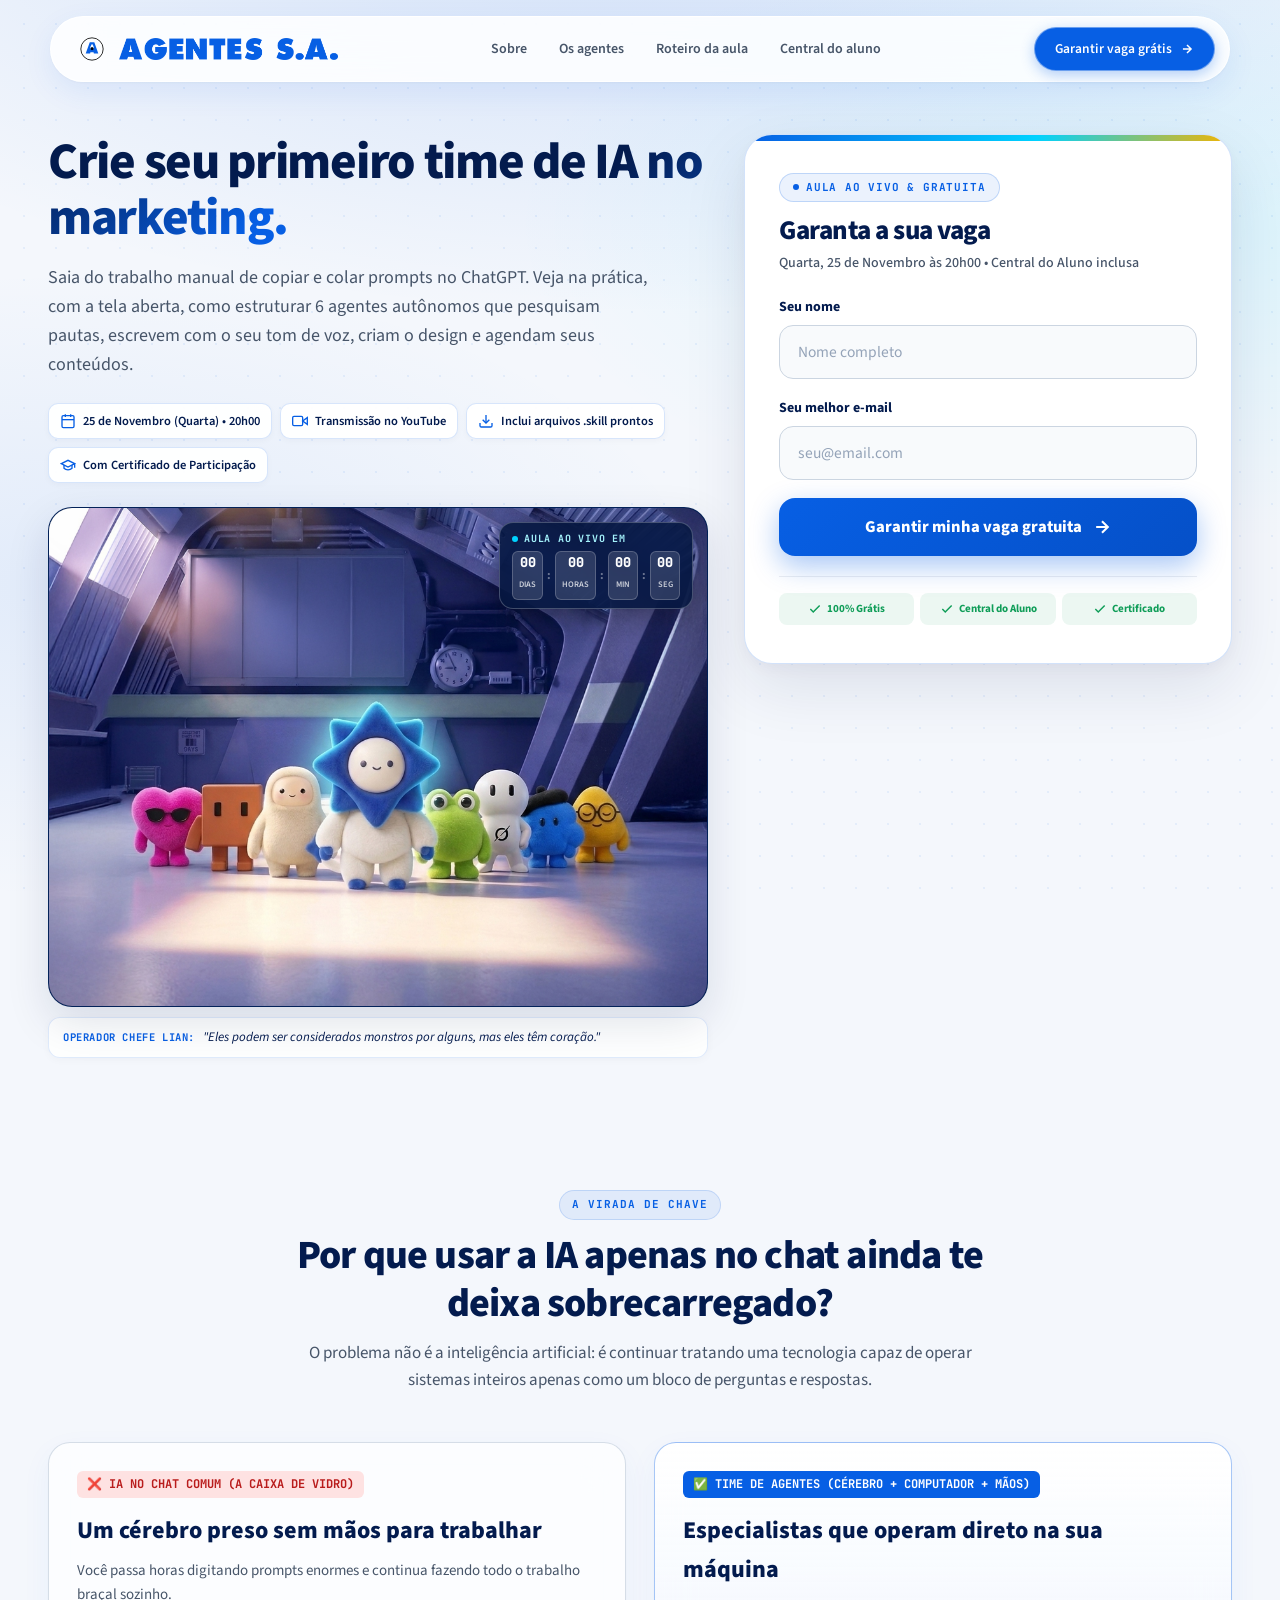
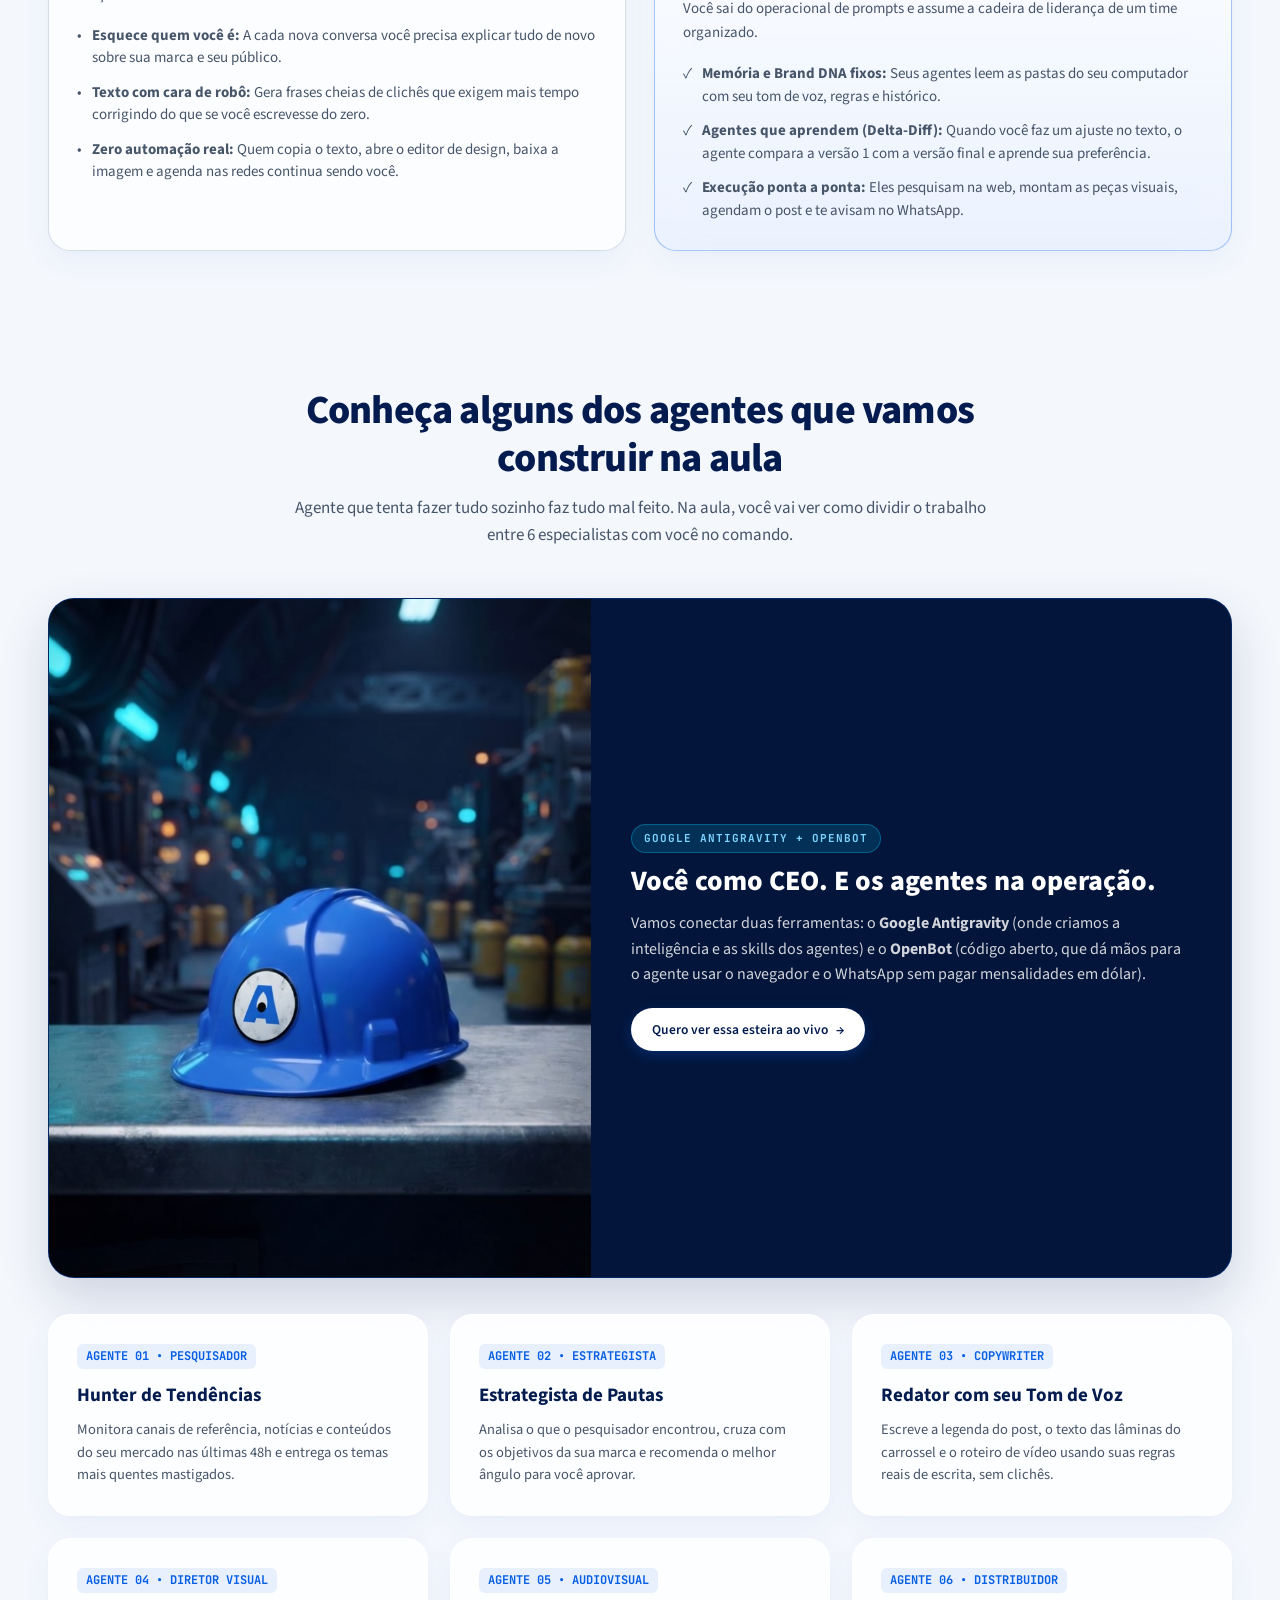
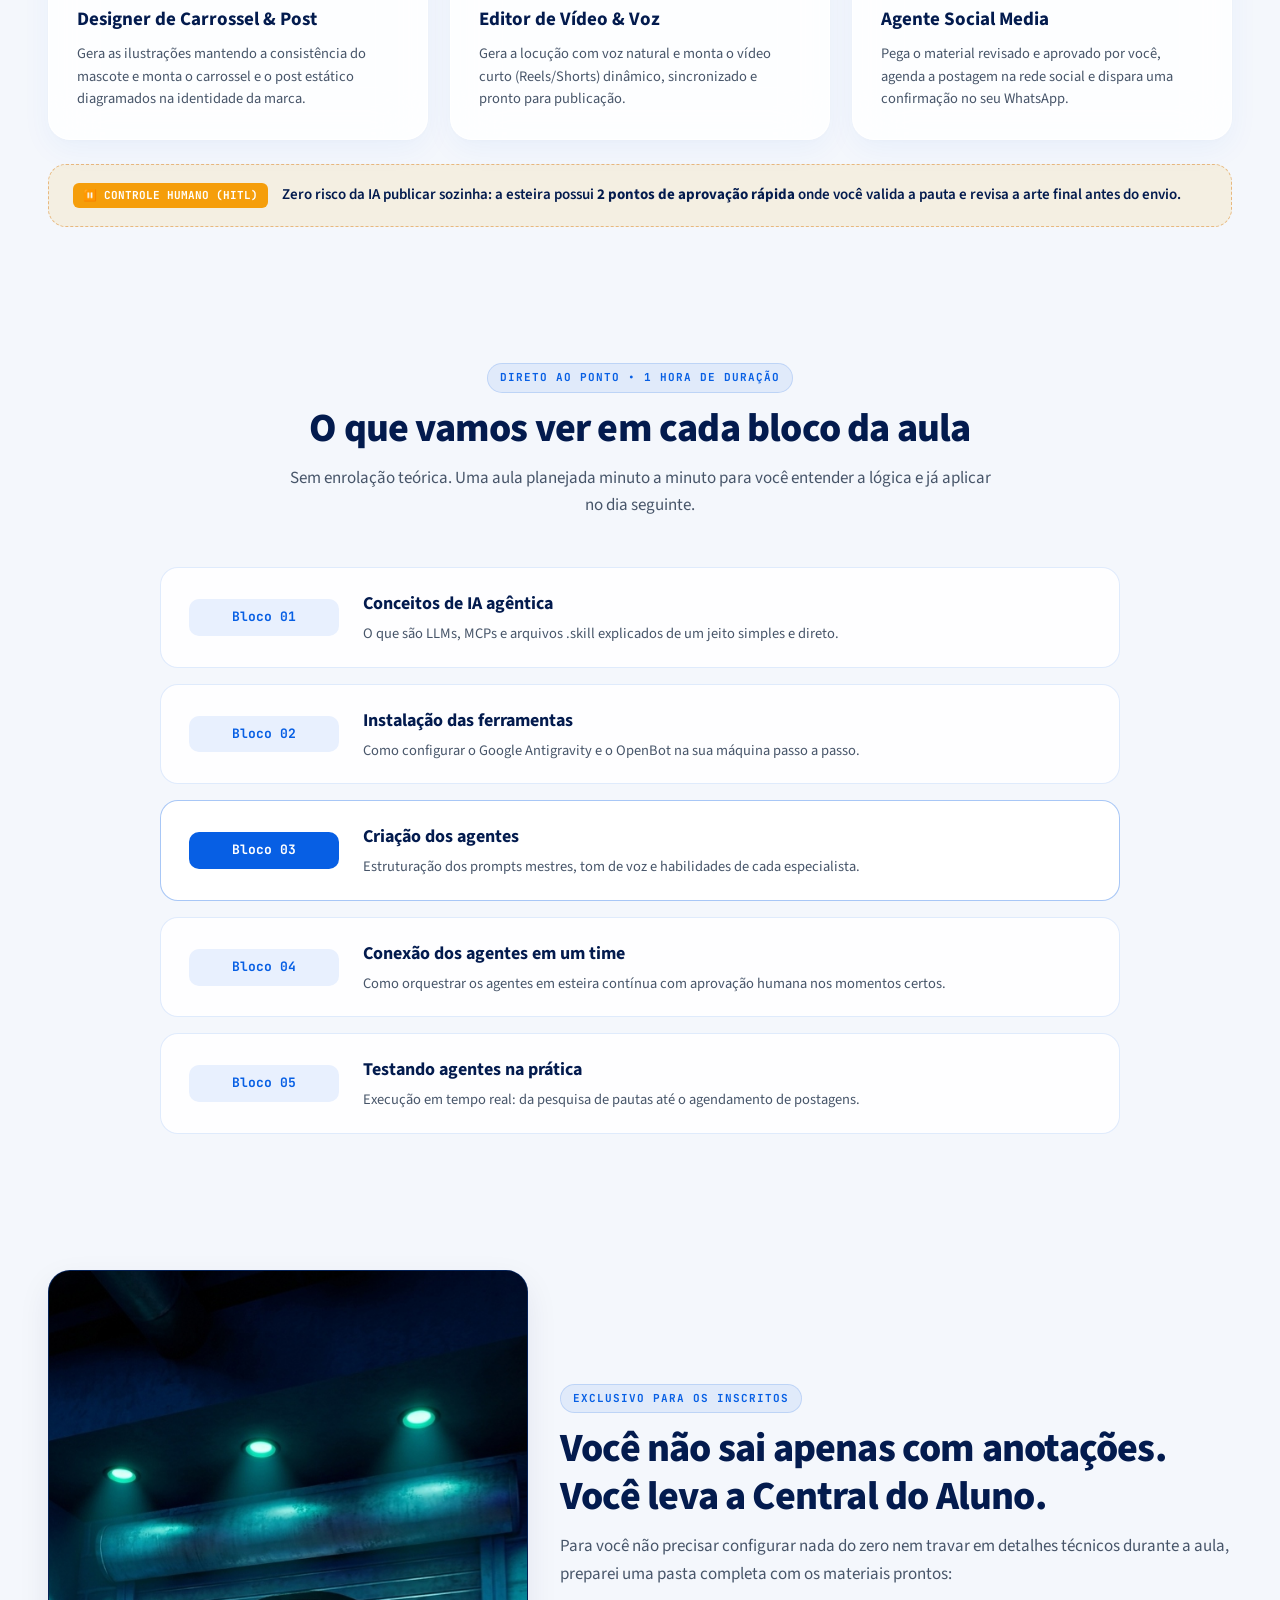
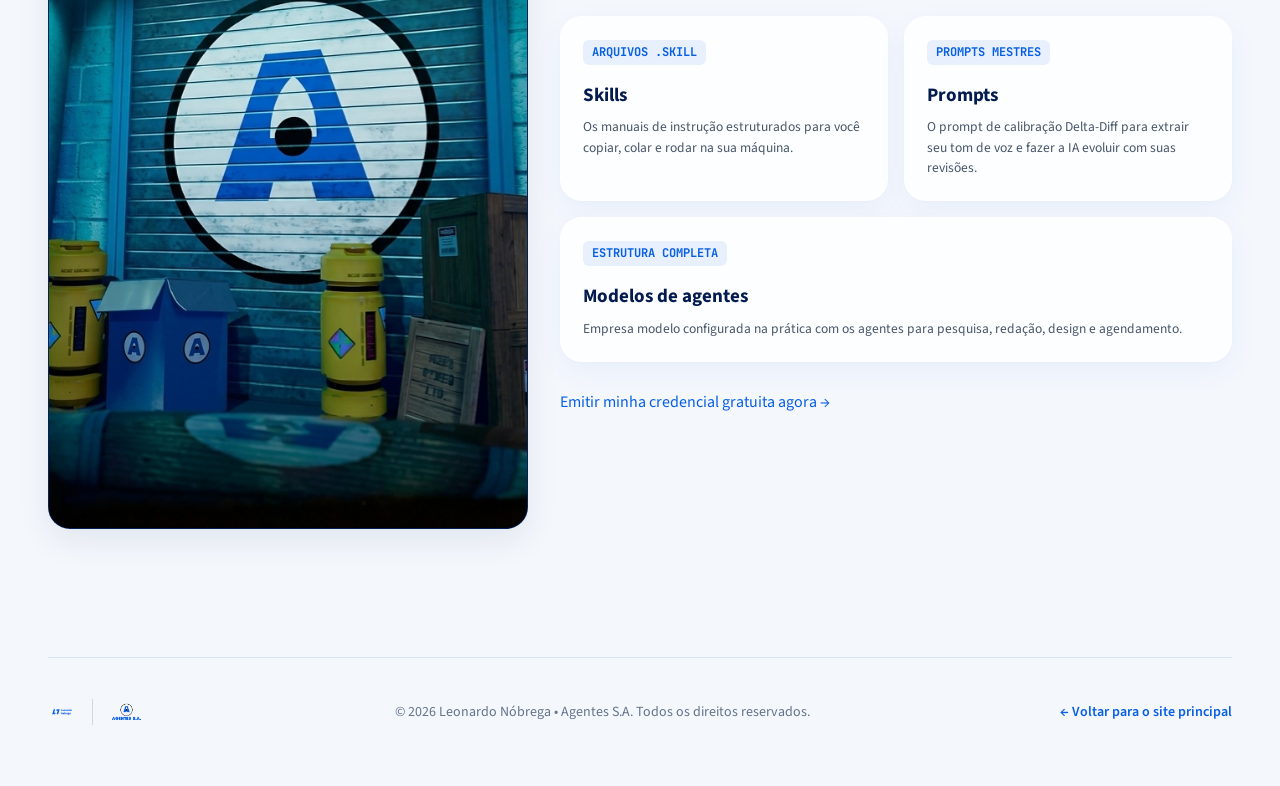
==== commit bdce91d4: "feat(agentes-sa): enquadramento completo do time no hero e redesign do formulario" ====
--- a/agentes-sa/index.html
+++ b/agentes-sa/index.html
@@ -164,9 +164,12 @@
     }
     .hero-grid {
       display: grid;
-      grid-template-columns: 6.4fr 5.6fr;
-      gap: 44px;
+      grid-template-columns: minmax(0, 1.15fr) minmax(0, 0.85fr);
+      gap: 36px;
       align-items: start;
+    }
+    .hero-grid > * {
+      min-width: 0;
     }
 
     .factory-pill {
@@ -233,14 +236,10 @@
 
     .event-meta-pills {
       display: flex;
-      flex-wrap: nowrap;
+      flex-wrap: wrap;
       gap: 8px;
       margin-bottom: 24px;
       align-items: center;
-      overflow-x: auto;
-      scrollbar-width: none;
-      -webkit-overflow-scrolling: touch;
-      padding-bottom: 2px;
     }
     .event-meta-pills::-webkit-scrollbar {
       display: none;
@@ -265,98 +264,137 @@
       flex-shrink: 0;
     }
 
-    /* Card Visual do Mascote Lian no Chão de Fábrica */
+    /* Card Visual do Mascote Lian e Time no Hangar (Sem Cortes) */
     .hero-visual-frame {
       position: relative;
-      border-radius: 22px;
+      border-radius: 24px;
       overflow: hidden;
-      border: 1px solid rgba(7, 95, 228, 0.18);
-      box-shadow: 0 20px 50px rgba(3, 27, 78, 0.14);
+      border: 1.5px solid rgba(7, 95, 228, 0.18);
+      box-shadow: 0 16px 44px rgba(3, 27, 78, 0.12);
       background: var(--factory-dark);
     }
     .hero-visual-frame img {
       width: 100%;
-      aspect-ratio: 16 / 9;
+      height: auto;
+      aspect-ratio: 2068 / 1565;
       object-fit: cover;
       display: block;
-      transition: transform 600ms var(--ease-framer);
+      transition: transform 500ms var(--ease-framer);
     }
     .hero-visual-frame:hover img {
-      transform: scale(1.03);
-    }
-    .hero-visual-overlay {
+      transform: scale(1.02);
+    }
+
+    /* Badge Flutuante do Contador (Canto Superior Direito, sem cobrir os personagens) */
+    .hero-cd-floating {
       position: absolute;
-      inset: auto 0 0 0;
-      background: linear-gradient(to top, rgba(3, 21, 58, 0.95) 0%, rgba(3, 21, 58, 0.65) 60%, transparent 100%);
-      padding: 28px 22px 18px;
-      display: flex;
-      justify-content: space-between;
-      align-items: flex-end;
-      gap: 16px;
-      flex-wrap: wrap;
-    }
-    .hero-quote {
+      top: 14px;
+      right: 14px;
+      background: rgba(3, 21, 58, 0.84);
+      backdrop-filter: blur(16px) saturate(160%);
+      -webkit-backdrop-filter: blur(16px) saturate(160%);
+      border: 1px solid rgba(255, 255, 255, 0.24);
+      border-radius: 14px;
+      padding: 8px 12px;
+      display: flex;
+      flex-direction: column;
+      gap: 4px;
+      z-index: 3;
+      box-shadow: 0 8px 24px rgba(0, 0, 0, 0.28);
+    }
+    .hero-cd-top-label {
+      font-family: 'JetBrains Mono', monospace;
+      font-size: 10px;
+      font-weight: 700;
+      color: #a5f3fc;
+      letter-spacing: 0.8px;
+      display: flex;
+      align-items: center;
+      gap: 6px;
+    }
+    .pulse-dot-cyan {
+      width: 6px;
+      height: 6px;
+      border-radius: 50%;
+      background: #00d2ff;
+      box-shadow: 0 0 0 0 rgba(0, 210, 255, 0.7);
+      animation: pulse 2s infinite;
+    }
+    .hero-cd-units {
+      display: flex;
+      gap: 4px;
+      align-items: center;
+    }
+    .hero-cd-box {
+      background: rgba(255, 255, 255, 0.14);
+      border: 1px solid rgba(255, 255, 255, 0.20);
+      border-radius: 6px;
+      padding: 3px 6px;
+      min-width: 26px;
+      text-align: center;
+    }
+    .hero-cd-val {
+      font-family: 'JetBrains Mono', monospace;
+      font-size: 13.5px;
+      font-weight: 800;
       color: #ffffff;
-      font-size: 14px;
-      font-style: italic;
-      opacity: 0.92;
-      max-width: 340px;
-    }
-    .hero-quote strong {
-      display: block;
-      font-style: normal;
-      font-size: 11px;
-      text-transform: uppercase;
-      letter-spacing: 1px;
-      color: var(--factory-cyan);
-      margin-bottom: 2px;
-      font-family: 'JetBrains Mono', monospace;
-    }
-
-    /* Contador Regressivo */
-    .countdown-strip {
-      display: flex;
-      gap: 8px;
-    }
-    .cd-box {
-      background: rgba(255, 255, 255, 0.12);
-      backdrop-filter: blur(12px);
-      border: 1px solid rgba(255, 255, 255, 0.2);
-      border-radius: 10px;
-      padding: 6px 10px;
-      min-width: 52px;
-      text-align: center;
-      color: #ffffff;
-    }
-    .cd-num {
-      font-family: 'JetBrains Mono', monospace;
-      font-size: 16px;
-      font-weight: 700;
       line-height: 1.1;
       display: block;
     }
-    .cd-label {
-      font-size: 9.5px;
+    .hero-cd-tag {
+      font-size: 8.5px;
+      color: rgba(255, 255, 255, 0.75);
       text-transform: uppercase;
-      opacity: 0.75;
-      letter-spacing: 0.5px;
+      font-weight: 600;
+    }
+    .hero-cd-divider {
+      color: rgba(255, 255, 255, 0.4);
+      font-size: 12px;
+      font-weight: 700;
+    }
+
+    /* Barra de Legenda Oficial Abaixo da Imagem */
+    .hero-quote-bar {
+      margin-top: 10px;
+      background: rgba(255, 255, 255, 0.90);
+      border: 1px solid rgba(7, 95, 228, 0.12);
+      border-radius: 12px;
+      padding: 9px 14px;
+      display: flex;
+      align-items: center;
+      gap: 8px;
+      font-size: 13px;
+      box-shadow: 0 2px 8px rgba(3, 27, 78, 0.03);
+    }
+    .hero-quote-tag {
+      font-family: 'JetBrains Mono', monospace;
+      font-size: 10.5px;
+      font-weight: 700;
+      color: var(--color-primary);
+      letter-spacing: 0.6px;
+      white-space: nowrap;
+    }
+    .hero-quote-phrase {
+      font-style: italic;
+      color: var(--ha-title);
     }
 
     /* ═══════════════════════════════════════════════════════════════
-       CARD DE INSCRIÇÃO / CRACHÁ DA FÁBRICA (DIREITA)
+       CARD DE INSCRIÇÃO: MAIOR, MAIS ATRATIVO E COM MENOS TEXTO
        ═══════════════════════════════════════════════════════════════ */
     .signup-ticket-card {
-      background: rgba(255, 255, 255, 0.92);
-      backdrop-filter: var(--ha-blur);
-      -webkit-backdrop-filter: var(--ha-blur);
-      border: 1.5px solid rgba(7, 95, 228, 0.22);
-      border-radius: 26px;
-      padding: 32px 30px;
-      box-shadow: 0 24px 60px rgba(7, 95, 228, 0.12), 0 4px 12px rgba(0, 0, 0, 0.03);
-      position: relative;
+      background: #ffffff;
+      border: 1.5px solid rgba(7, 95, 228, 0.18);
+      border-radius: 28px;
+      padding: 38px 34px;
+      box-shadow: 0 4px 16px rgba(3, 27, 78, 0.04), 0 24px 64px rgba(3, 27, 78, 0.10);
+      position: sticky;
+      top: 96px;
       overflow: hidden;
-    }
-    /* Faixa industrial sutil no topo do crachá */
+      display: flex;
+      flex-direction: column;
+      justify-content: center;
+    }
     .signup-ticket-card::before {
       content: '';
       position: absolute;
@@ -364,129 +402,139 @@
       left: 0;
       right: 0;
       height: 6px;
-      background: linear-gradient(90deg, var(--color-primary) 0%, var(--factory-cyan) 65%, var(--factory-yellow) 100%);
-    }
-
-    .ticket-top-row {
-      display: flex;
-      justify-content: space-between;
-      align-items: center;
-      padding-bottom: 16px;
-      margin-bottom: 20px;
-      border-bottom: 1px dashed rgba(3, 27, 78, 0.12);
-    }
-    .ticket-badge {
+      background: linear-gradient(90deg, var(--color-primary) 0%, var(--factory-cyan) 60%, var(--factory-yellow) 100%);
+    }
+
+    .ticket-header-pill {
       display: inline-flex;
       align-items: center;
-      gap: 6px;
+      gap: 7px;
+      background: rgba(7, 95, 228, 0.08);
+      border: 1px solid rgba(7, 95, 228, 0.20);
+      padding: 5px 13px;
+      border-radius: 999px;
       font-family: 'JetBrains Mono', monospace;
       font-size: 11px;
       font-weight: 700;
       color: var(--color-primary);
-      background: var(--color-primary-lightest);
-      padding: 4px 10px;
-      border-radius: 6px;
-      text-transform: uppercase;
-    }
-    .ticket-serial {
-      font-family: 'JetBrains Mono', monospace;
-      font-size: 11.5px;
-      color: var(--ha-text-muted);
-      font-weight: 600;
-    }
-
-    .ticket-title {
-      font-size: 24px;
+      letter-spacing: 0.8px;
+      margin-bottom: 12px;
+      width: fit-content;
+    }
+    .pulse-dot-blue {
+      width: 6px;
+      height: 6px;
+      border-radius: 50%;
+      background: var(--color-primary);
+      box-shadow: 0 0 0 0 rgba(7, 95, 228, 0.6);
+      animation: pulse 2s infinite;
+    }
+
+    .ticket-title-large {
+      font-size: 27px;
       font-weight: 800;
       color: var(--ha-title);
       letter-spacing: -0.5px;
       line-height: 1.25;
-      margin-bottom: 8px;
-    }
-    .ticket-sub {
-      font-size: 14.5px;
+      margin: 0 0 6px;
+      white-space: nowrap;
+    }
+    .ticket-sub-direct {
+      font-size: 14px;
       color: var(--ha-text-secondary);
-      margin-bottom: 22px;
-      line-height: 1.5;
-    }
-
-    .form-group {
-      margin-bottom: 15px;
-    }
-    .form-label {
+      margin: 0 0 22px;
+      line-height: 1.4;
+      font-weight: 500;
+    }
+
+    .form-group-lg {
+      margin-bottom: 18px;
+    }
+    .form-label-lg {
       display: block;
-      font-size: 13px;
+      font-size: 14px;
       font-weight: 700;
       color: var(--ha-title);
-      margin-bottom: 5px;
-    }
-    .ha-input {
+      margin-bottom: 7px;
+    }
+    .ha-input-large {
       width: 100%;
-      height: 46px;
+      height: 54px;
       background: #f8fafc;
       border: 1.5px solid #cbd5e1;
-      border-radius: 12px;
-      padding: 0 15px;
+      border-radius: 14px;
+      padding: 0 18px;
       color: var(--ha-text);
-      font-size: 15px;
+      font-size: 15.5px;
       font-family: var(--font);
-      transition: all 200ms ease;
+      transition: all 180ms ease;
       outline: none;
-    }
-    .ha-input:focus {
+      box-sizing: border-box;
+    }
+    .ha-input-large:focus {
       border-color: var(--color-primary);
       background: #ffffff;
-      box-shadow: 0 0 0 3px rgba(7, 95, 228, 0.14);
-    }
-
-    .btn-submit-main {
+      box-shadow: 0 0 0 4px rgba(7, 95, 228, 0.14);
+    }
+    .ha-input-large::placeholder {
+      color: #94a3b8;
+    }
+
+    .btn-submit-hero {
       width: 100%;
-      height: 52px;
-      background: var(--color-primary);
+      height: 58px;
+      background: linear-gradient(135deg, var(--color-primary) 0%, #0550c8 100%);
       color: #ffffff;
-      font-weight: 700;
-      font-size: 16px;
-      border-radius: 14px;
-      border: 1px solid rgba(255, 255, 255, 0.35);
-      box-shadow: 0 10px 26px rgba(7, 95, 228, 0.32);
+      font-weight: 800;
+      font-size: 16.5px;
+      border-radius: 16px;
+      border: none;
+      box-shadow: 0 10px 28px rgba(7, 95, 228, 0.35);
       display: flex;
       align-items: center;
       justify-content: center;
       gap: 10px;
       cursor: pointer;
-      transition: all 250ms var(--ease-framer);
+      transition: all 200ms ease;
       font-family: var(--font);
-      margin-top: 8px;
-    }
-    .btn-submit-main:hover {
-      background: var(--color-primary-dark);
+      margin-top: 12px;
+    }
+    .btn-submit-hero:hover {
       transform: translateY(-2px);
-      box-shadow: 0 14px 32px rgba(7, 95, 228, 0.42);
-    }
-    .btn-submit-main:disabled {
-      opacity: 0.7;
+      box-shadow: 0 14px 34px rgba(7, 95, 228, 0.45);
+      background: linear-gradient(135deg, #0968f6 0%, #0448b4 100%);
+    }
+    .btn-submit-hero:active {
+      transform: scale(0.98);
+    }
+    .btn-submit-hero:disabled {
+      opacity: 0.75;
       cursor: wait;
     }
 
-    .ticket-perks {
-      margin-top: 18px;
+    .form-trust-badges {
+      margin-top: 20px;
       padding-top: 16px;
-      border-top: 1px solid rgba(7, 95, 228, 0.08);
-      display: flex;
-      flex-direction: column;
-      gap: 8px;
-    }
-    .perk-row {
-      display: flex;
-      align-items: center;
-      gap: 8px;
-      font-size: 12.5px;
-      color: var(--ha-text-secondary);
-      font-weight: 500;
-    }
-    .perk-row svg {
-      color: var(--color-success);
-      flex-shrink: 0;
+      border-top: 1px solid rgba(3, 27, 78, 0.08);
+      display: grid;
+      grid-template-columns: repeat(3, 1fr);
+      gap: 6px;
+    }
+    .trust-badge {
+      display: flex;
+      align-items: center;
+      justify-content: center;
+      gap: 5px;
+      font-size: 11px;
+      font-weight: 700;
+      color: #0f9d58;
+      background: rgba(15, 157, 88, 0.08);
+      padding: 7px 4px;
+      border-radius: 8px;
+      white-space: nowrap;
+    }
+    .trust-badge svg {
+      stroke-width: 2.5;
     }
 
     /* Estado Pós-Inscrição: Crachá Emitido + Ações de Presença */
@@ -594,7 +642,7 @@
     .badge-soft-blue {
       display: inline-block;
       font-family: 'JetBrains Mono', monospace;
-      font-size: 11.5px;
+      font-size: 11px;
       font-weight: 700;
       text-transform: uppercase;
       letter-spacing: 1px;
@@ -770,7 +818,7 @@
       background: #f59e0b;
       color: #ffffff;
       font-family: 'JetBrains Mono', monospace;
-      font-size: 11.5px;
+      font-size: 11px;
       font-weight: 700;
       padding: 4px 10px;
       border-radius: 6px;
@@ -986,63 +1034,77 @@
             </div>
           </div>
 
-          <!-- Cena Principal 16:9: Mascote Lian na Fábrica -->
+          <!-- Cena Principal: Equipe Agentes S.A. no Hangar (Sem Cortes) -->
           <div class="hero-visual-frame">
-            <img src="assets/hero-agentes-equipe.jpg" alt="Mascote Lian no Chão de Fábrica da Agentes S.A.">
-            <div class="hero-visual-overlay">
-              <div class="hero-quote">
-                <strong>OPERADOR CHEFE: MASCOTE LIAN</strong>
-                "Eles podem ser considerados monstros por alguns, mas eles têm coração."
+            <img src="assets/hero-agentes-equipe.jpg" alt="Mascote Lian e equipe de agentes no hangar da fábrica Agentes S.A.">
+            
+            <!-- Contador Flutuante Discreto no Canto Superior -->
+            <div class="hero-cd-floating" id="countdownTimer" aria-label="Contador regressivo para aula ao vivo">
+              <div class="hero-cd-top-label">
+                <span class="pulse-dot-cyan"></span>
+                <span>AULA AO VIVO EM</span>
               </div>
-              <div class="countdown-strip" id="countdownTimer">
-                <div class="cd-box"><span class="cd-num" id="cdDays">18</span><span class="cd-label">Dias</span></div>
-                <div class="cd-box"><span class="cd-num" id="cdHours">08</span><span class="cd-label">Horas</span></div>
-                <div class="cd-box"><span class="cd-num" id="cdMins">45</span><span class="cd-label">Min</span></div>
-                <div class="cd-box"><span class="cd-num" id="cdSecs">12</span><span class="cd-label">Seg</span></div>
+              <div class="hero-cd-units">
+                <div class="hero-cd-box"><span class="hero-cd-val" id="cdDays">16</span><span class="hero-cd-tag">Dias</span></div>
+                <span class="hero-cd-divider">:</span>
+                <div class="hero-cd-box"><span class="hero-cd-val" id="cdHours">23</span><span class="hero-cd-tag">Horas</span></div>
+                <span class="hero-cd-divider">:</span>
+                <div class="hero-cd-box"><span class="hero-cd-val" id="cdMins">57</span><span class="hero-cd-tag">Min</span></div>
+                <span class="hero-cd-divider">:</span>
+                <div class="hero-cd-box"><span class="hero-cd-val" id="cdSecs">44</span><span class="hero-cd-tag">Seg</span></div>
               </div>
             </div>
           </div>
-        </div>
-
-        <!-- Coluna Direita: Card de Inscrição / Credencial da Fábrica -->
+
+          <!-- Legenda Oficial do Lian Abaixo da Imagem -->
+          <div class="hero-quote-bar">
+            <span class="hero-quote-tag">OPERADOR CHEFE LIAN:</span>
+            <span class="hero-quote-phrase">"Eles podem ser considerados monstros por alguns, mas eles têm coração."</span>
+          </div>
+        </div>
+
+        <!-- Coluna Direita: Card de Inscrição Oficial -->
         <div class="signup-ticket-card" id="inscricao">
-          <!-- Visão 1: Formulário de Cadastro -->
+          <!-- Visão 1: Formulário Simplificado e Atrativo -->
           <div id="signupFormView">
-            <h2 class="ticket-title">Garanta a sua vaga</h2>
-            <p class="ticket-sub">
-              Preencha abaixo para garantir seu lugar na aula ao vivo e receber imediatamente a lista de ferramentas e materiais da <strong>Central do Aluno</strong>.
-            </p>
+            <div class="ticket-header-pill">
+              <span class="pulse-dot-blue"></span>
+              <span>AULA AO VIVO & GRATUITA</span>
+            </div>
+
+            <h2 class="ticket-title-large">Garanta a sua vaga</h2>
+            <p class="ticket-sub-direct">Quarta, 25 de Novembro às 20h00 • Central do Aluno inclusa</p>
 
             <form id="webinarLeadForm" onsubmit="handleWebinarSignup(event)">
-              <div class="form-group">
-                <label class="form-label" for="leadName">Seu nome</label>
-                <input type="text" id="leadName" class="ha-input" placeholder="Como podemos colocar no seu crachá?" required>
+              <div class="form-group-lg">
+                <label class="form-label-lg" for="leadName">Seu nome</label>
+                <input type="text" id="leadName" class="ha-input-large" placeholder="Nome completo" required autocomplete="name">
               </div>
 
-              <div class="form-group">
-                <label class="form-label" for="leadEmail">Seu melhor e-mail</label>
-                <input type="email" id="leadEmail" class="ha-input" placeholder="seu@email.com" required>
+              <div class="form-group-lg">
+                <label class="form-label-lg" for="leadEmail">Seu melhor e-mail</label>
+                <input type="email" id="leadEmail" class="ha-input-large" placeholder="seu@email.com" required autocomplete="email">
               </div>
 
-              <button type="submit" id="btnSubmitForm" class="btn-submit-main">
-                <span>Garantir minha vaga e materiais</span>
-                <svg viewBox="0 0 24 24" width="18" height="18" fill="none" stroke="currentColor" stroke-width="2.5"><path d="M5 12h14M12 5l7 7-7 7"/></svg>
+              <button type="submit" id="btnSubmitForm" class="btn-submit-hero">
+                <span>Garantir minha vaga gratuita</span>
+                <svg viewBox="0 0 24 24" width="20" height="20" fill="none" stroke="currentColor" stroke-width="2.5"><path d="M5 12h14M12 5l7 7-7 7"/></svg>
               </button>
             </form>
 
-            <div class="ticket-perks">
-              <div class="perk-row">
-                <svg viewBox="0 0 24 24" width="15" height="15" fill="none" stroke="currentColor" stroke-width="2.5"><polyline points="20 6 9 17 4 12"/></svg>
-                <span>Liberação imediata do checklist prévio de ferramentas gratuitas</span>
-              </div>
-              <div class="perk-row">
-                <svg viewBox="0 0 24 24" width="15" height="15" fill="none" stroke="currentColor" stroke-width="2.5"><polyline points="20 6 9 17 4 12"/></svg>
-                <span>Arquivos <strong>.skill</strong> dos agentes e prompts entregues aos inscritos</span>
-              </div>
-              <div class="perk-row">
-                <svg viewBox="0 0 24 24" width="15" height="15" fill="none" stroke="currentColor" stroke-width="2.5"><polyline points="20 6 9 17 4 12"/></svg>
-                <span>Entrega de <strong>Certificado Oficial de Participação</strong> incluso</span>
-              </div>
+            <div class="form-trust-badges">
+              <span class="trust-badge">
+                <svg viewBox="0 0 24 24" width="14" height="14" fill="none" stroke="currentColor" stroke-width="2.5"><polyline points="20 6 9 17 4 12"/></svg>
+                100% Grátis
+              </span>
+              <span class="trust-badge">
+                <svg viewBox="0 0 24 24" width="14" height="14" fill="none" stroke="currentColor" stroke-width="2.5"><polyline points="20 6 9 17 4 12"/></svg>
+                Central do Aluno
+              </span>
+              <span class="trust-badge">
+                <svg viewBox="0 0 24 24" width="14" height="14" fill="none" stroke="currentColor" stroke-width="2.5"><polyline points="20 6 9 17 4 12"/></svg>
+                Certificado
+              </span>
             </div>
           </div>
 
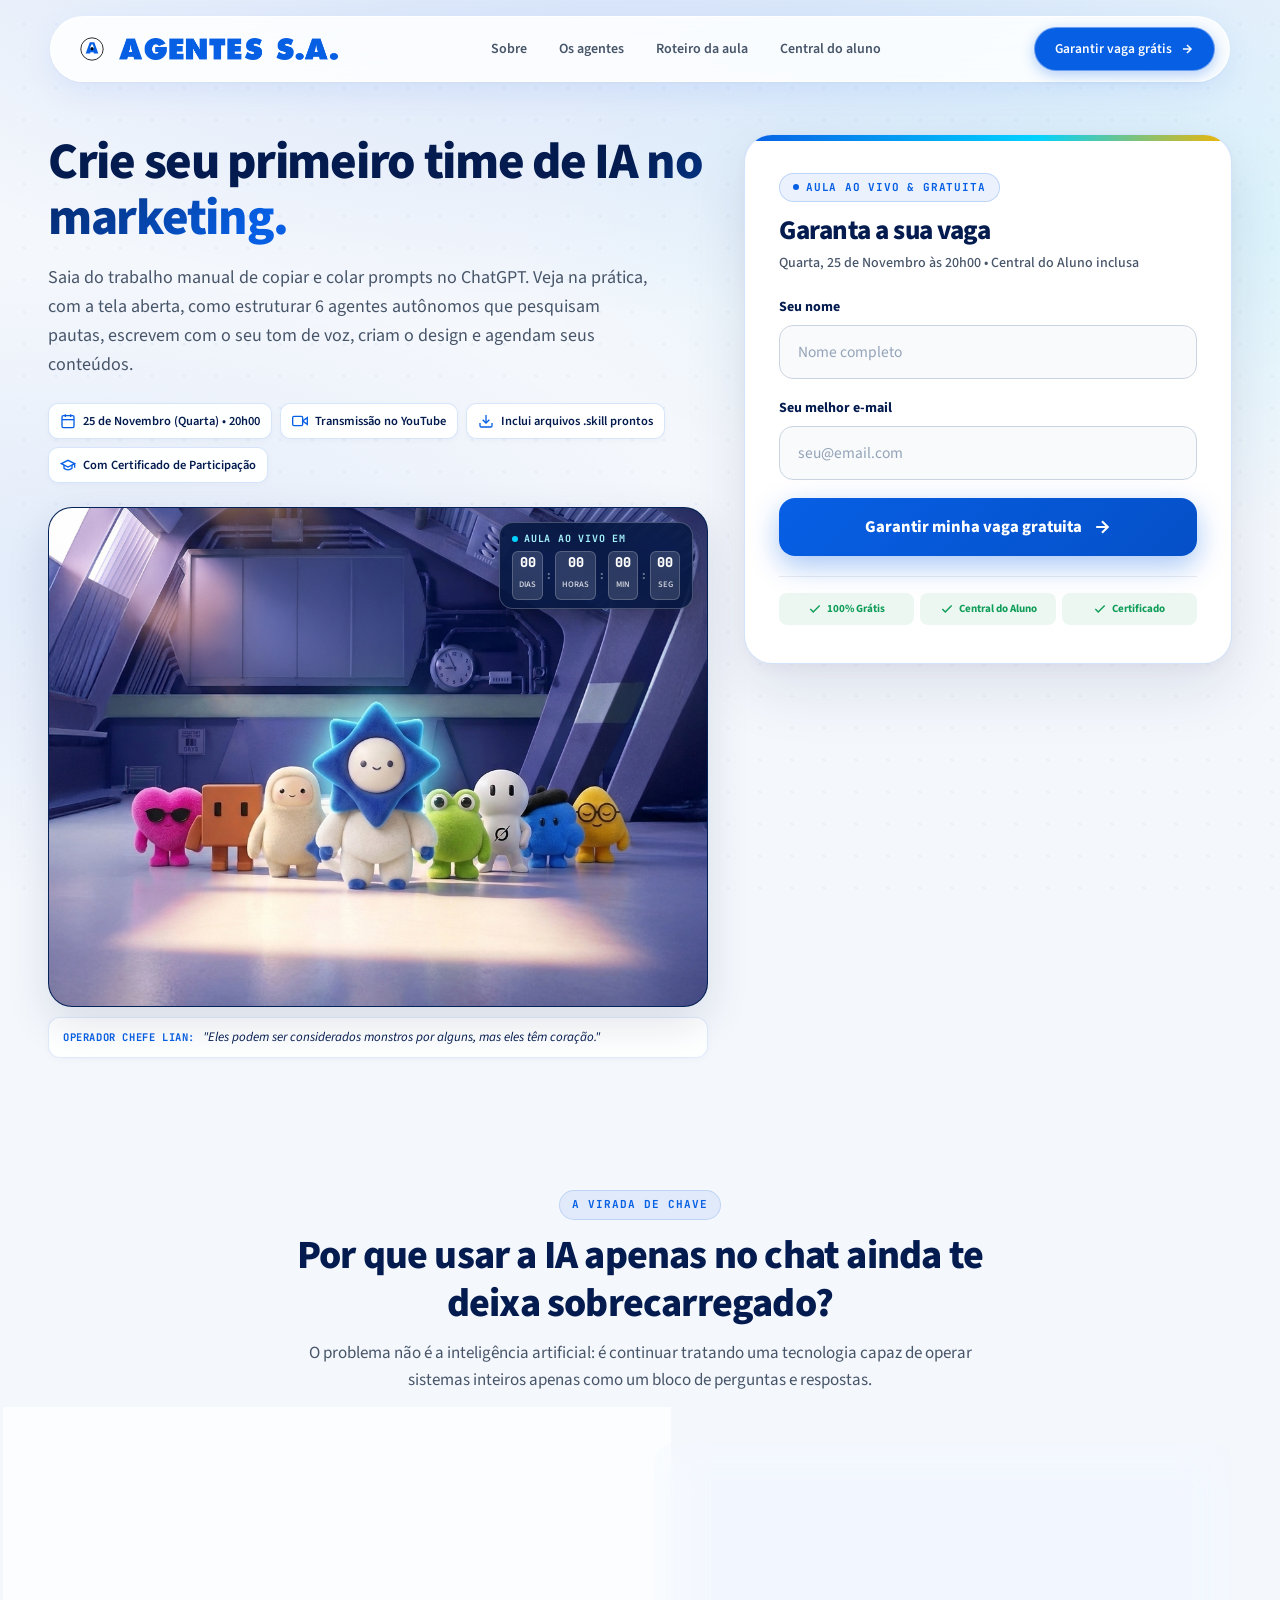
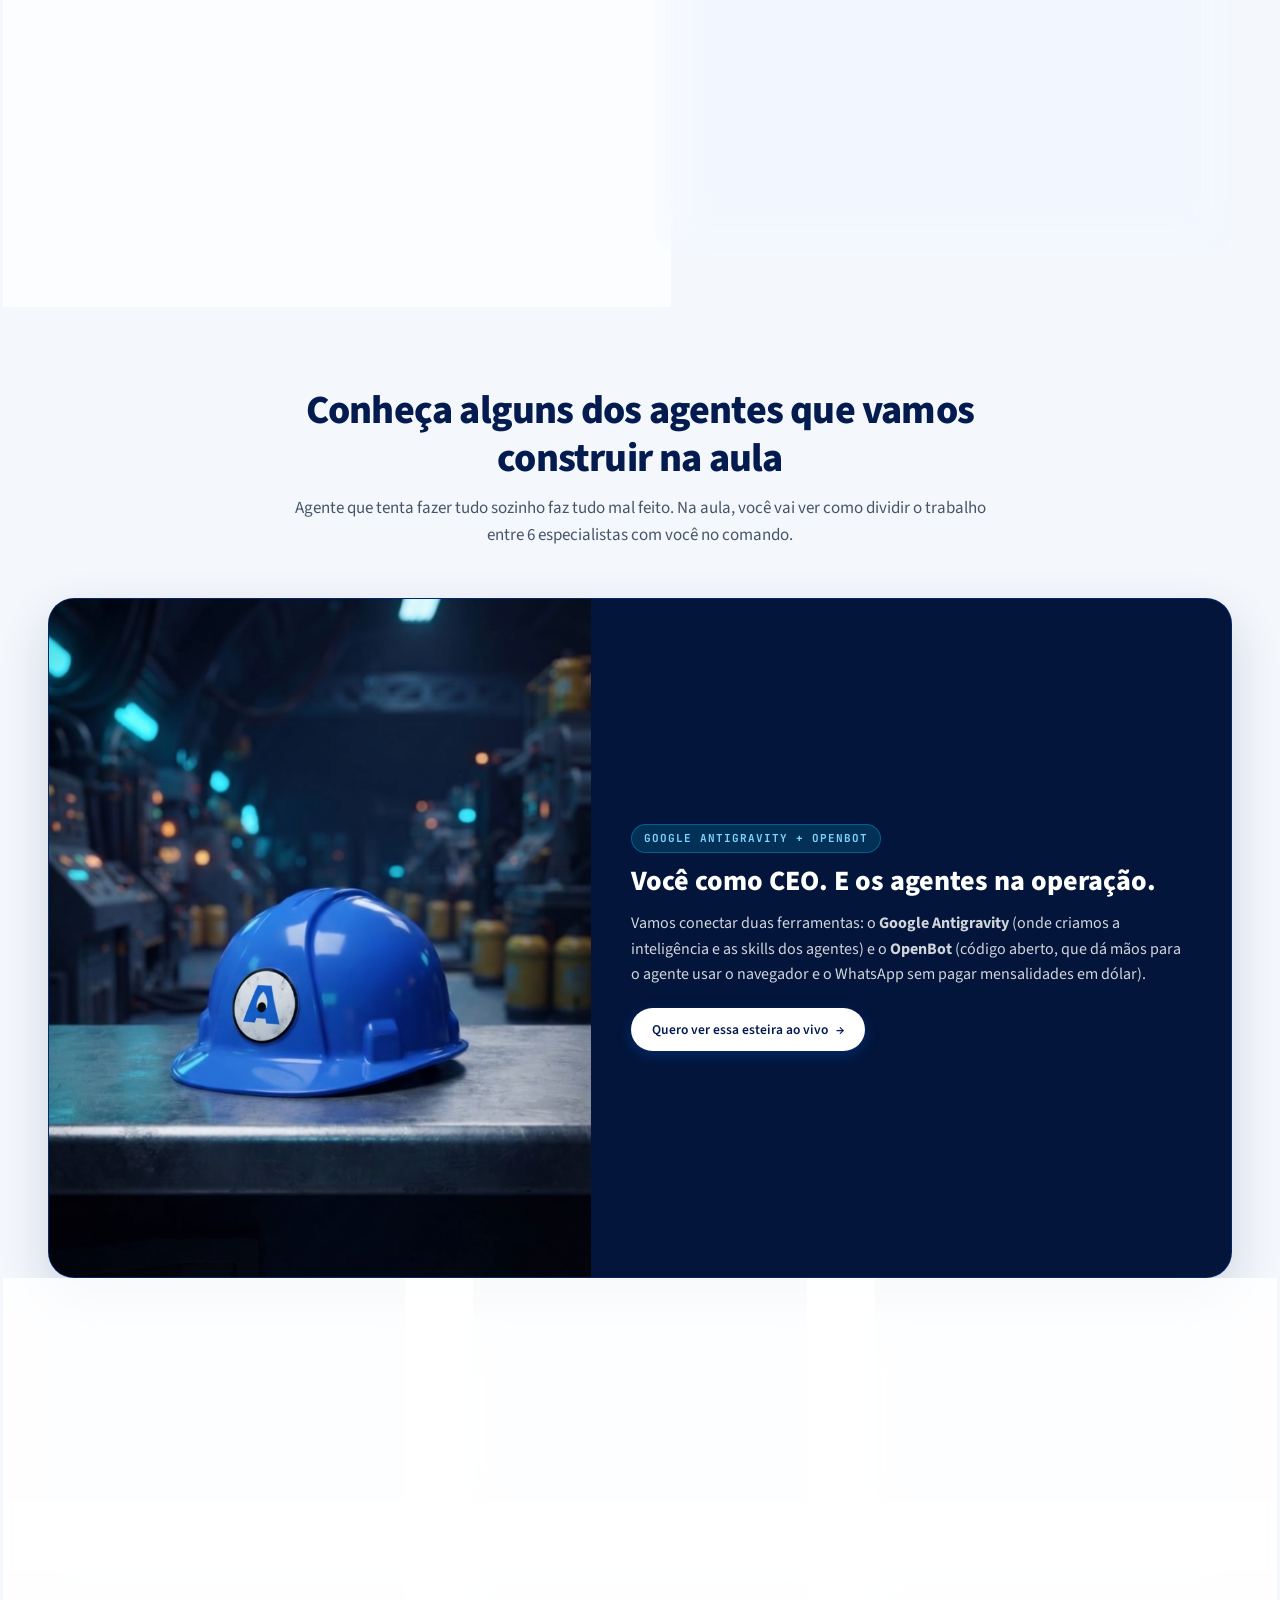
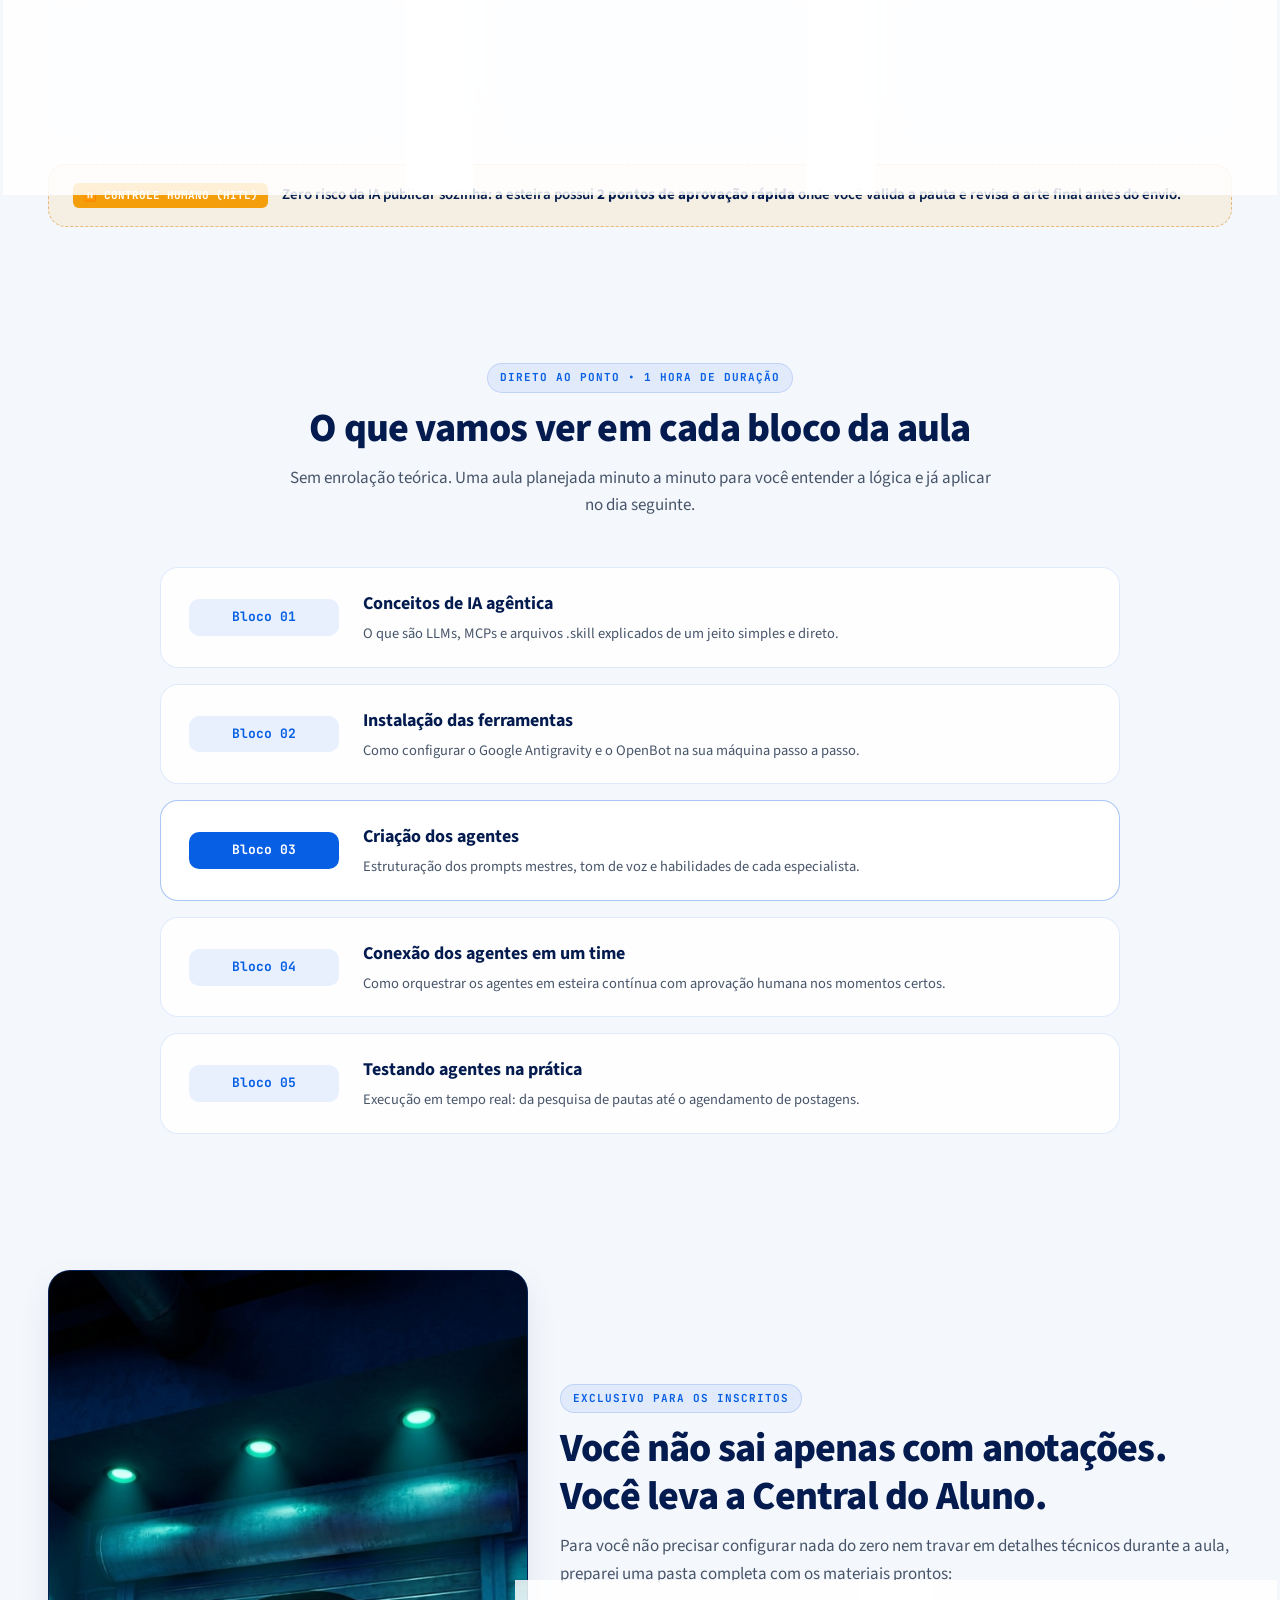
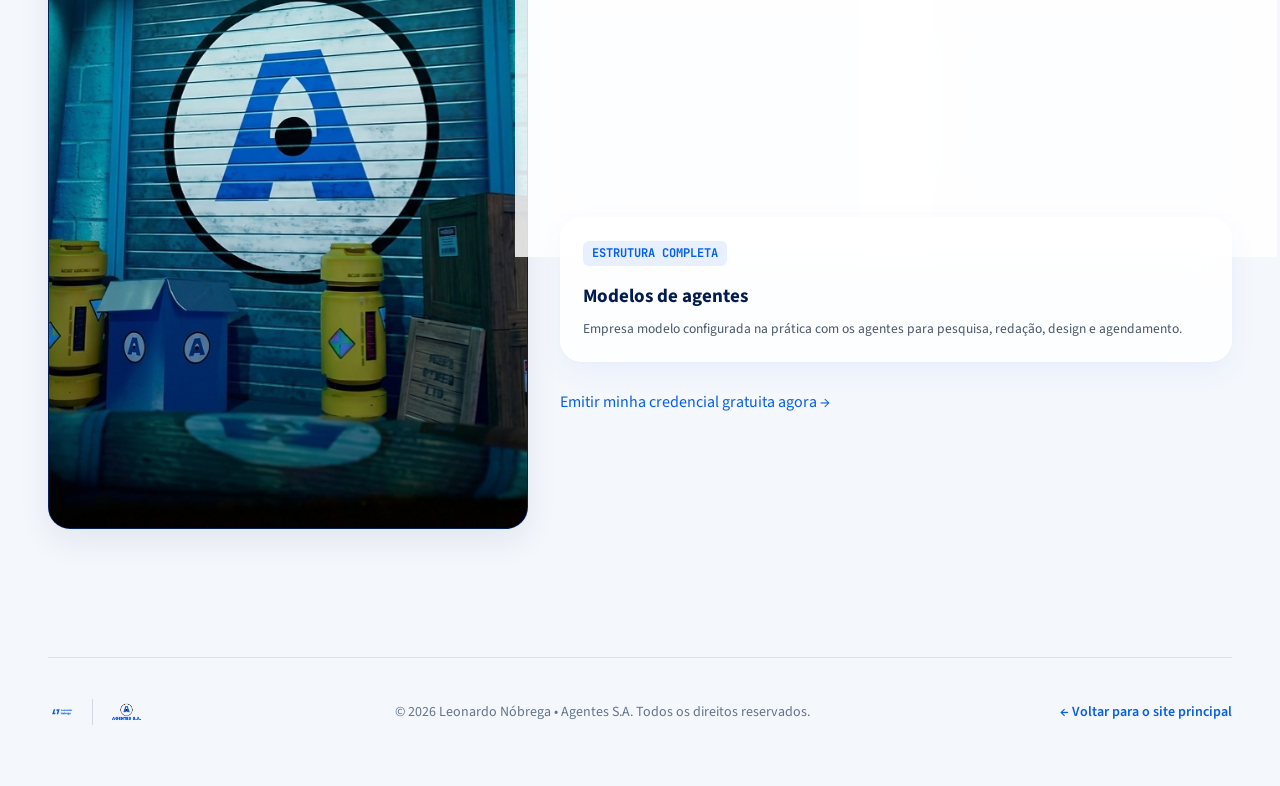
==== commit 5ae9302a: "fix(agentes-sa): correcao do envio do cadastro e tela de confirmacao com orientacao do email" ====
--- a/agentes-sa/index.html
+++ b/agentes-sa/index.html
@@ -537,98 +537,187 @@
       stroke-width: 2.5;
     }
 
-    /* Estado Pós-Inscrição: Crachá Emitido + Ações de Presença */
-    .credential-success-view {
-      display: none;
-      animation: fadeIn 400ms ease forwards;
-    }
-    @keyframes fadeIn {
-      from { opacity: 0; transform: translateY(10px); }
-      to { opacity: 1; transform: translateY(0); }
-    }
-
-    .issued-badge-box {
-      background: linear-gradient(135deg, #031b4e 0%, #0747b6 100%);
+        /* ═══════════════════════════════════════════════════════════════
+       ESTADO PÓS-INSCRIÇÃO: CONFIRMAÇÃO & ACESSO À CENTRAL DO ALUNO
+       ═══════════════════════════════════════════════════════════════ */
+    .signup-success-card {
+      animation: successCardPop 350ms cubic-bezier(0.16, 1, 0.3, 1) forwards;
+    }
+    @keyframes successCardPop {
+      from { opacity: 0; transform: scale(0.96) translateY(8px); }
+      to { opacity: 1; transform: scale(1) translateY(0); }
+    }
+
+    .success-top-badge {
+      display: flex;
+      align-items: center;
+      gap: 10px;
+      margin-bottom: 14px;
+    }
+    .success-icon-check {
+      width: 28px;
+      height: 28px;
+      border-radius: 50%;
+      background: #0f9d58;
       color: #ffffff;
-      border-radius: 18px;
-      padding: 20px;
-      margin-bottom: 20px;
-      position: relative;
-      overflow: hidden;
-      border: 1px solid rgba(255, 255, 255, 0.2);
-      box-shadow: 0 12px 30px rgba(3, 27, 78, 0.25);
-    }
-    .issued-badge-head {
-      display: flex;
-      justify-content: space-between;
-      align-items: center;
-      margin-bottom: 14px;
-      padding-bottom: 10px;
-      border-bottom: 1px solid rgba(255, 255, 255, 0.14);
-    }
-    .issued-badge-head span {
+      display: flex;
+      align-items: center;
+      justify-content: center;
+      box-shadow: 0 4px 12px rgba(15, 157, 88, 0.35);
+      flex-shrink: 0;
+    }
+    .success-status-pill {
       font-family: 'JetBrains Mono', monospace;
       font-size: 11px;
-      color: var(--factory-cyan);
+      font-weight: 800;
+      color: #0f9d58;
+      letter-spacing: 0.8px;
+    }
+
+    .success-head-title {
+      font-size: 26px;
+      font-weight: 800;
+      color: var(--ha-title);
+      margin: 0 0 16px;
+      letter-spacing: -0.6px;
+      line-height: 1.25;
+    }
+
+    /* Caixa em Destaque: Olhe o seu e-mail */
+    .success-email-card {
+      background: linear-gradient(180deg, #f0f7ff 0%, #e6f0fd 100%);
+      border: 1.5px solid rgba(7, 95, 228, 0.22);
+      border-radius: 16px;
+      padding: 16px 18px;
+      margin-bottom: 18px;
+      display: flex;
+      gap: 12px;
+      align-items: flex-start;
+      box-shadow: 0 2px 8px rgba(7, 95, 228, 0.05);
+    }
+    .email-card-icon {
+      font-size: 26px;
+      line-height: 1;
+      flex-shrink: 0;
+      margin-top: 2px;
+    }
+    .email-card-content {
+      flex: 1;
+    }
+    .email-card-title {
+      font-size: 14.5px;
+      font-weight: 800;
+      color: #031b4e;
+      margin-bottom: 5px;
+      line-height: 1.35;
+    }
+    .email-card-desc {
+      font-size: 13px;
+      color: #334155;
+      margin: 0 0 8px;
+      line-height: 1.45;
+    }
+    .email-highlight {
+      color: #075fe4;
       font-weight: 700;
-      letter-spacing: 1px;
-    }
-    .issued-user-name {
-      font-size: 20px;
+      word-break: break-all;
+    }
+    .email-card-tip {
+      font-size: 11.5px;
+      color: #475569;
+      background: rgba(255, 255, 255, 0.8);
+      padding: 7px 10px;
+      border-radius: 8px;
+      border: 1px solid rgba(7, 95, 228, 0.12);
+      line-height: 1.4;
+    }
+
+    /* Grupo de Botões de Ação */
+    .success-action-group {
+      display: flex;
+      flex-direction: column;
+      gap: 8px;
+      margin-bottom: 14px;
+    }
+    .btn-success-primary {
+      width: 100%;
+      height: 54px;
+      background: linear-gradient(135deg, var(--color-primary) 0%, #0550c8 100%);
+      color: #ffffff;
       font-weight: 800;
-      margin-bottom: 2px;
-    }
-    .issued-user-role {
-      font-size: 13px;
-      color: rgba(255, 255, 255, 0.8);
-    }
-
-    .showup-step-btn {
+      font-size: 15.5px;
+      border-radius: 14px;
+      display: flex;
+      align-items: center;
+      justify-content: center;
+      gap: 8px;
+      text-decoration: none;
+      box-shadow: 0 10px 24px rgba(7, 95, 228, 0.32);
+      transition: all 200ms ease;
+      font-family: var(--font);
+    }
+    .btn-success-primary:hover {
+      transform: translateY(-2px);
+      box-shadow: 0 14px 30px rgba(7, 95, 228, 0.42);
+      background: linear-gradient(135deg, #0968f6 0%, #0448b4 100%);
+      color: #ffffff;
+    }
+    .btn-success-secondary {
       width: 100%;
-      padding: 13px 16px;
+      height: 46px;
+      background: #ffffff;
+      color: var(--ha-title);
+      font-weight: 700;
+      font-size: 13.5px;
       border-radius: 12px;
-      font-size: 14px;
-      font-weight: 700;
-      display: flex;
-      align-items: center;
-      justify-content: space-between;
+      border: 1.5px solid #cbd5e1;
+      display: flex;
+      align-items: center;
+      justify-content: center;
+      gap: 8px;
       text-decoration: none;
-      margin-bottom: 10px;
       transition: all 200ms ease;
-      cursor: pointer;
-      border: none;
       font-family: var(--font);
     }
-    .btn-whatsapp-vip {
-      background: #10b981;
-      color: #ffffff;
-      box-shadow: 0 6px 18px rgba(16, 185, 129, 0.28);
-    }
-    .btn-whatsapp-vip:hover {
-      background: #059669;
-      transform: translateY(-1px);
-      color: #ffffff;
-    }
-    .btn-gcal {
-      background: var(--color-primary-lightest);
-      color: var(--color-primary);
-      border: 1px solid rgba(7, 95, 228, 0.25);
-    }
-    .btn-gcal:hover {
-      background: var(--color-primary);
-      color: #ffffff;
-    }
-    .btn-download-guide {
+    .btn-success-secondary:hover {
       background: #f8fafc;
-      color: var(--ha-title);
-      border: 1px solid #cbd5e1;
-    }
-    .btn-download-guide:hover {
       border-color: var(--color-primary);
       color: var(--color-primary);
     }
 
-    /* ═══════════════════════════════════════════════════════════════
+    .success-footer-row {
+      display: flex;
+      align-items: center;
+      justify-content: space-between;
+      gap: 8px;
+      margin-top: 14px;
+      padding-top: 12px;
+      border-top: 1px solid rgba(3, 27, 78, 0.08);
+      font-size: 12px;
+      color: #64748b;
+    }
+    .success-date-tag {
+      font-family: 'JetBrains Mono', monospace;
+      font-size: 11px;
+      font-weight: 600;
+      color: var(--ha-text-secondary);
+    }
+    .btn-reset-signup {
+      background: none;
+      border: none;
+      color: var(--color-primary);
+      font-size: 12px;
+      font-weight: 600;
+      text-decoration: underline;
+      cursor: pointer;
+      padding: 0;
+      font-family: var(--font);
+    }
+    .btn-reset-signup:hover {
+      color: #031b4e;
+    }
+
+/* ═══════════════════════════════════════════════════════════════
        SEÇÕES GERAIS E SPOTLIGHT CARDS
        ═══════════════════════════════════════════════════════════════ */
     .section-wrap {
@@ -1108,48 +1197,53 @@
             </div>
           </div>
 
-          <!-- Visão 2: Credencial Emitida (Show-Up Funnel) -->
-          <div id="signupSuccessView" class="credential-success-view">
-            <div class="issued-badge-box">
-              <div class="issued-badge-head">
-                <span>CREDENCIAL OFICIAL • AGENTES S.A.</span>
-                <img src="assets/emblema_agentes_sa.png" alt="Logo" style="height: 24px; filter: brightness(0) invert(1);">
-              </div>
-              <div class="issued-user-name" id="credUserName">Visitante Autorizado</div>
-              <div class="issued-user-role" id="credUserRole">Diretor(a) de Agentes de IA</div>
-              <div style="margin-top: 12px; font-size: 12px; color: #a5f3fc; font-family: 'JetBrains Mono', monospace;">
-                ✓ Vaga confirmada para 25/11 às 20h00
+                    <!-- Visão 2: Confirmação de Cadastro e Acesso à Central do Aluno -->
+          <div id="signupSuccessView" class="signup-success-card" style="display: none;">
+            <div class="success-top-badge">
+              <span class="success-icon-check">
+                <svg viewBox="0 0 24 24" width="18" height="18" fill="none" stroke="currentColor" stroke-width="3"><polyline points="20 6 9 17 4 12"/></svg>
+              </span>
+              <span class="success-status-pill">VAGA CONFIRMADA COM SUCESSO</span>
+            </div>
+
+            <h3 class="success-head-title">
+              Tudo pronto, <span id="successUserName">Aluno</span>!
+            </h3>
+
+            <!-- Caixa de Destaque: Olhe o seu e-mail -->
+            <div class="success-email-card">
+              <div class="email-card-icon">📬</div>
+              <div class="email-card-content">
+                <div class="email-card-title">Olhe o seu e-mail para pegar o acesso à Central do Aluno</div>
+                <p class="email-card-desc">
+                  Acabamos de enviar o link exclusivo para <strong id="successUserEmail" class="email-highlight">seu@email.com</strong>.
+                </p>
+                <div class="email-card-tip">
+                  💡 Caso não encontre na caixa de entrada em 1 minuto, dê uma olhada na pasta de <strong>Spam</strong> ou na aba <strong>Promoções</strong>.
+                </div>
               </div>
             </div>
 
-            <h3 style="font-size: 18px; font-weight: 800; color: var(--ha-title); margin-bottom: 6px;">
-              Complete os 3 passos rápidos abaixo:
-            </h3>
-            <p style="font-size: 13.5px; color: var(--ha-text-secondary); margin-bottom: 16px;">
-              Enviamos um e-mail de confirmação para você. Para não perder o link da aula e os arquivos da Central do Aluno, conclua agora:
-            </p>
-
-            <!-- Passo 1: WhatsApp VIP -->
-            <a href="https://chat.whatsapp.com/convite-vip-agentes-sa" target="_blank" id="btnWhatsappGroup" class="showup-step-btn btn-whatsapp-vip">
-              <span>1. Entrar no Grupo VIP Silencioso (WhatsApp)</span>
-              <span>Entrar →</span>
-            </a>
-
-            <!-- Passo 2: Google Calendar -->
-            <a href="https://calendar.google.com/calendar/render?action=TEMPLATE&text=Webinar+Agentes+S.A.+%E2%80%94+Crie+seu+Primeiro+Time+de+IA+no+Marketing+(Leonardo+N%C3%B3brega)&dates=20261125T230000Z/20261126T000000Z&details=Aula+pr%C3%A1tica+ao+vivo+mostrando+como+criar+seu+primeiro+time+de+agentes+de+IA+no+marketing+usando+Antigravity+e+OpenBot.+Link+da+sala:+https://www.youtube.com/live/1SrbjZXtYwk&location=https://www.youtube.com/live/1SrbjZXtYwk" target="_blank" class="showup-step-btn btn-gcal">
-              <span>2. Salvar na minha Google Agenda (1 clique)</span>
-              <span>Agendar 📅</span>
-            </a>
-
-            <!-- Passo 3: Acesso imediato à Central do Aluno -->
-            <a href="central.html" id="btnCentralLink" class="showup-step-btn btn-download-guide">
-              <span>3. Acessar a Central do Aluno (Skills, Prompts e Programas)</span>
-              <span>Acessar →</span>
-            </a>
-
-            <button onclick="resetSignupView()" style="margin-top: 12px; background: none; border: none; color: var(--ha-text-muted); font-size: 12px; cursor: pointer; text-decoration: underline;">
-              Cadastrar outro e-mail
-            </button>
+            <!-- Botões de Ação Imediata -->
+            <div class="success-action-group">
+              <a href="central.html" id="btnCentralDirect" class="btn-success-primary">
+                <span>Acessar a Central do Aluno agora</span>
+                <svg viewBox="0 0 24 24" width="18" height="18" fill="none" stroke="currentColor" stroke-width="2.5"><path d="M5 12h14M12 5l7 7-7 7"/></svg>
+              </a>
+
+              <a href="https://calendar.google.com/calendar/render?action=TEMPLATE&text=Aula+Ao+Vivo+Agentes+S.A.+com+Leonardo+N%C3%B3brega&dates=20261125T230000Z/20261126T000000Z&details=Aula+pr%C3%A1tica+ao+vivo+mostrando+como+criar+seu+primeiro+time+de+agentes+de+IA+no+marketing+usando+Antigravity+e+OpenBot.+Link+da+sala:+https://www.youtube.com/live/1SrbjZXtYwk&location=https://www.youtube.com/live/1SrbjZXtYwk" target="_blank" rel="noopener" class="btn-success-secondary">
+                <svg viewBox="0 0 24 24" width="16" height="16" fill="none" stroke="currentColor" stroke-width="2"><rect x="3" y="4" width="18" height="18" rx="2" ry="2"/><line x1="16" y1="2" x2="16" y2="6"/><line x1="8" y1="2" x2="8" y2="6"/><line x1="3" y1="10" x2="21" y2="10"/></svg>
+                <span>Salvar lembrete na Google Agenda</span>
+              </a>
+            </div>
+
+            <div class="success-footer-row">
+              <span class="success-date-tag">📅 Aula: 25/11 às 20h00</span>
+              <button type="button" onclick="resetSignupView()" class="btn-reset-signup">
+                Cadastrar outro e-mail
+              </button>
+            </div>
+          </div>
           </div>
 
         </div>
@@ -1460,161 +1554,190 @@
       return _bBytes.map(b => String.fromCharCode(b ^ _bMask)).join('');
     }
 
-    async function handleWebinarSignup(e) {
+        async function handleWebinarSignup(e) {
       e.preventDefault();
       const btn = document.getElementById('btnSubmitForm');
-      const name = document.getElementById('leadName').value.trim();
-      const email = document.getElementById('leadEmail').value.trim();
-      const whatsappEl = document.getElementById('leadWhatsapp');
-      const whatsapp = whatsappEl ? whatsappEl.value.trim() : '';
-      const roleEl = document.getElementById('leadRole');
-      const role = roleEl ? roleEl.value : 'Aluno Agentes S.A.';
-
-      btn.disabled = true;
-      btn.innerHTML = '<span>Emitindo sua credencial...</span>';
-
-      const digits = whatsapp.replace(/\D/g, '');
-      const intlPhone = digits.length >= 10 ? `+55${digits}` : whatsapp;
+      const nameInput = document.getElementById('leadName');
+      const emailInput = document.getElementById('leadEmail');
+      const name = nameInput ? nameInput.value.trim() : '';
+      const email = emailInput ? emailInput.value.trim() : '';
+
+      if (!name || !email) {
+        alert('Por favor, preencha seu nome e e-mail.');
+        return;
+      }
+
+      // Visual feedback imediato no botão
+      if (btn) {
+        btn.disabled = true;
+        btn.innerHTML = '<span>Confirmando sua vaga...</span>';
+      }
+
       const serial = '#AG-' + Math.floor(1000 + Math.random() * 9000);
-
+      const savedData = { name, email, serial, date: new Date().toISOString() };
+
+      // Salva localmente primeiro para nunca perder o cadastro
       try {
-        const token = _getBrevoToken();
-
-        // A. Salva o contato na Lista #3 ("Webinar Agentes S.A. (25/11)") na Brevo
-        await fetch('https://api.brevo.com/v3/contacts', {
-          method: 'POST',
-          headers: {
-            'accept': 'application/json',
-            'content-type': 'application/json',
-            'api-key': token
-          },
-          body: JSON.stringify({
-            email: email,
-            attributes: {
-              NOME: name,
-              WHATSAPP: intlPhone,
-              CARGO: role,
-              JOB_TITLE: role
+        localStorage.setItem('ln_webinar_agentes_sa_lead', JSON.stringify(savedData));
+      } catch (err) {}
+
+      // Dispara envio para a Brevo em segundo plano com timeout seguro (nunca trava a tela do usuário)
+      const brevoPromise = (async () => {
+        try {
+          const token = _getBrevoToken();
+          
+          // 1. Salva contato na lista Brevo (Lista #3)
+          await fetch('https://api.brevo.com/v3/contacts', {
+            method: 'POST',
+            headers: {
+              'accept': 'application/json',
+              'content-type': 'application/json',
+              'api-key': token
             },
-            listIds: [3],
-            updateEnabled: true
-          })
-        });
-
-        // B. Dispara imediatamente o e-mail de confirmação simpático com link da Central do Aluno personalizada
-        const firstName = name.split(' ')[0];
-        const centralPersonalUrl = `https://nobregasleo.github.io/agentes-sa/central.html?nome=${encodeURIComponent(name)}&id=${encodeURIComponent(serial)}`;
-        const gcalUrl = 'https://calendar.google.com/calendar/render?action=TEMPLATE&text=Webinar+Agentes+S.A.+%E2%80%94+Crie+seu+Primeiro+Time+de+IA+no+Marketing+(Leonardo+N%C3%B3brega)&dates=20261125T230000Z/20261126T000000Z&details=Aula+pr%C3%A1tica+ao+vivo+mostrando+como+criar+seu+primeiro+time+de+agentes+de+IA+no+marketing+usando+Antigravity+e+OpenBot.+Link+da+sala:+https://www.youtube.com/live/1SrbjZXtYwk&location=https://www.youtube.com/live/1SrbjZXtYwk';
-
-        await fetch('https://api.brevo.com/v3/smtp/email', {
-          method: 'POST',
-          headers: {
-            'accept': 'application/json',
-            'content-type': 'application/json',
-            'api-key': token
-          },
-          body: JSON.stringify({
-            sender: { name: 'Leonardo Nóbrega', email: 'nobregasleo@gmail.com' },
-            to: [{ email: email, name: name }],
-            subject: `🚪 Tudo certo, ${firstName}! Seu crachá e sua Central do Aluno estão liberados (Agentes S.A.)`,
-            htmlContent: `
-              <div style="font-family: -apple-system, BlinkMacSystemFont, 'Segoe UI', Roboto, Helvetica, Arial, sans-serif; max-width: 600px; margin: 0 auto; padding: 32px 26px; color: #1e293b; line-height: 1.65; border: 1px solid #e2e8f0; border-radius: 18px; background: #ffffff;">
-                <div style="display: inline-block; background: #eff6ff; color: #075fe4; font-size: 12px; font-weight: 700; padding: 5px 12px; border-radius: 999px; letter-spacing: 0.5px; margin-bottom: 16px;">
-                  ✓ INSCRIÇÃO CONFIRMADA • CRACHÁ ${serial}
+            body: JSON.stringify({
+              email: email,
+              attributes: {
+                NOME: name
+              },
+              listIds: [3],
+              updateEnabled: true
+            })
+          });
+
+          // 2. Dispara e-mail de confirmação com link da Central do Aluno
+          const firstName = name.split(' ')[0];
+          const centralPersonalUrl = `https://nobregasleo.github.io/agentes-sa/central.html?nome=${encodeURIComponent(name)}&id=${encodeURIComponent(serial)}`;
+          const gcalUrl = 'https://calendar.google.com/calendar/render?action=TEMPLATE&text=Aula+Ao+Vivo+Agentes+S.A.+com+Leonardo+N%C3%B3brega&dates=20261125T230000Z/20261126T000000Z&details=Aula+pr%C3%A1tica+ao+vivo+mostrando+como+criar+seu+primeiro+time+de+agentes+de+IA+no+marketing+usando+Antigravity+e+OpenBot.+Link+da+sala:+https://www.youtube.com/live/1SrbjZXtYwk&location=https://www.youtube.com/live/1SrbjZXtYwk';
+
+          await fetch('https://api.brevo.com/v3/smtp/email', {
+            method: 'POST',
+            headers: {
+              'accept': 'application/json',
+              'content-type': 'application/json',
+              'api-key': token
+            },
+            body: JSON.stringify({
+              sender: { name: 'Leonardo Nóbrega', email: 'nobregasleo@gmail.com' },
+              to: [{ email: email, name: name }],
+              subject: `🚪 Tudo certo, ${firstName}! Seu acesso à Central do Aluno está liberado (Agentes S.A.)`,
+              htmlContent: `
+                <div style="font-family: -apple-system, BlinkMacSystemFont, 'Segoe UI', Roboto, Helvetica, Arial, sans-serif; max-width: 600px; margin: 0 auto; padding: 32px 26px; color: #1e293b; line-height: 1.65; border: 1px solid #e2e8f0; border-radius: 18px; background: #ffffff;">
+                  <div style="display: inline-block; background: #eff6ff; color: #075fe4; font-size: 12px; font-weight: 700; padding: 5px 12px; border-radius: 999px; letter-spacing: 0.5px; margin-bottom: 16px;">
+                    ✓ INSCRIÇÃO CONFIRMADA • VAGA GARANTIDA
+                  </div>
+
+                  <h1 style="color: #031b4e; font-size: 24px; line-height: 1.25; margin: 0 0 14px;">
+                    Fala, ${firstName}! Que alegria ter você com a gente.
+                  </h1>
+
+                  <p style="margin: 0 0 14px; font-size: 15.5px; color: #334155;">
+                    Seu lugar está oficialmente guardado para a nossa aula prática ao vivo: <strong>Agentes S.A. | Crie seu Primeiro Time de IA no Marketing</strong>.
+                  </p>
+
+                  <div style="background: #f4f7fc; border-left: 4px solid #075fe4; padding: 18px 20px; border-radius: 10px; margin: 22px 0; font-size: 14.5px;">
+                    <div style="font-weight: 800; color: #031b4e; margin-bottom: 8px; text-transform: uppercase; font-size: 12px; letter-spacing: 0.5px;">
+                      📌 Anote os detalhes do nosso encontro:
+                    </div>
+                    <strong>📅 Data:</strong> Quarta-feira, 25 de Novembro de 2026<br>
+                    <strong>⏰ Horário:</strong> 20h00 às 21h00 (Horário de Brasília)<br>
+                    <strong>📺 Onde:</strong> Ao vivo no YouTube (<a href="https://www.youtube.com/live/1SrbjZXtYwk" style="color: #075fe4; font-weight: 700;">clique aqui para abrir a sala</a>)<br>
+                    <strong>🎓 Certificado:</strong> Entrega de Certificado Oficial de Participação incluso
+                  </div>
+
+                  <h3 style="color: #031b4e; font-size: 17px; margin: 24px 0 8px;">
+                    🎁 Sua Central do Aluno já está liberada
+                  </h3>
+                  <p style="margin: 0 0 16px; font-size: 15px; color: #334155;">
+                    Para você já ir aquecendo antes da aula começar, preparei uma área exclusiva com o Guia de Instalação das ferramentas gratuitas, os arquivos .skill dos 6 agentes, os Prompts Mestres e o Projeto Modelo:
+                  </p>
+
+                  <div style="margin: 22px 0;">
+                    <a href="${centralPersonalUrl}" style="background: #075fe4; color: #ffffff; text-decoration: none; padding: 14px 24px; border-radius: 10px; font-weight: 700; font-size: 15px; display: inline-block;">
+                      📂 Acessar a Central do Aluno de ${firstName} →
+                    </a>
+                  </div>
+
+                  <div style="margin: 18px 0 26px; padding-top: 16px; border-top: 1px dashed #cbd5e1; font-size: 14.5px;">
+                    <strong>📅 Dica rápida:</strong><br>
+                    <a href="${gcalUrl}" style="color: #075fe4; font-weight: 700; text-decoration: underline;">
+                      Clique aqui para salvar o lembrete na sua Google Agenda em 1 clique
+                    </a>.
+                  </div>
+
+                  <p style="margin: 0; font-size: 15px; color: #334155;">
+                    Qualquer dúvida antes da aula, é só responder a este e-mail que cai direto na minha caixa.<br><br>
+                    Nos vemos na aula no dia 25/11 às 20h!<br>
+                    Um grande abraço,<br>
+                    <strong style="color: #031b4e;">Leonardo Nóbrega</strong>
+                  </p>
                 </div>
-
-                <h1 style="color: #031b4e; font-size: 24px; line-height: 1.25; margin: 0 0 14px;">
-                  Fala, ${firstName}! Que alegria ter você com a gente.
-                </h1>
-
-                <p style="margin: 0 0 14px; font-size: 15.5px; color: #334155;">
-                  Seu lugar está oficialmente guardado para o nosso webinar ao vivo <strong>Agentes S.A. | Crie seu Primeiro Time de IA no Marketing</strong>.
-                </p>
-
-                <p style="margin: 0 0 18px; font-size: 15.5px; color: #334155;">
-                  A ideia dessa aula é bem direta: mostrar na prática, abrindo a tela do meu computador, como você sai daquele trabalho manual de ficar digitando prompts soltos no chat e passa a liderar um time de <strong>6 agentes especialistas</strong> trabalhando para você.
-                </p>
-
-                <div style="background: #f4f7fc; border-left: 4px solid #075fe4; padding: 18px 20px; border-radius: 10px; margin: 22px 0; font-size: 14.5px;">
-                  <div style="font-weight: 800; color: #031b4e; margin-bottom: 8px; text-transform: uppercase; font-size: 12px; letter-spacing: 0.5px;">
-                    📌 Anote os detalhes do nosso encontro:
-                  </div>
-                  <strong>📅 Data:</strong> Quarta-feira, 25 de Novembro de 2026<br>
-                  <strong>⏰ Horário:</strong> 20h00 às 21h00 (Horário de Brasília)<br>
-                  <strong>📺 Onde:</strong> Ao vivo no YouTube (<a href="https://www.youtube.com/live/1SrbjZXtYwk" style="color: #075fe4; font-weight: 700;">clique aqui para abrir a sala</a>)<br>
-                  <strong>🎓 Certificado:</strong> Entrega de Certificado Oficial de Participação (<em>Mestre em Agentes de IA</em>)
-                </div>
-
-                <h3 style="color: #031b4e; font-size: 17px; margin: 24px 0 8px;">
-                  🎁 Sua Central do Aluno já está liberada (com seu nome!)
-                </h3>
-                <p style="margin: 0 0 16px; font-size: 15px; color: #334155;">
-                  Para você já ir aquecendo e não precisar anotar códigos na correria durante a aula, preparei uma área exclusiva no seu nome com o <strong>Guia de Instalação das ferramentas gratuitas (Antigravity + OpenBot)</strong>, os <strong>arquivos .skill dos 6 agentes</strong>, os <strong>Prompts Mestres</strong> e o <strong>Projeto Modelo em .ZIP</strong>:
-                </p>
-
-                <div style="margin: 22px 0;">
-                  <a href="${centralPersonalUrl}" style="background: #075fe4; color: #ffffff; text-decoration: none; padding: 14px 24px; border-radius: 10px; font-weight: 700; font-size: 15px; display: inline-block;">
-                    📂 Acessar a Central do Aluno de ${firstName} →
-                  </a>
-                </div>
-
-                <div style="margin: 18px 0 26px; padding-top: 16px; border-top: 1px dashed #cbd5e1; font-size: 14.5px;">
-                  <strong>📅 Dica rápida para não esquecer no dia:</strong><br>
-                  <a href="${gcalUrl}" style="color: #075fe4; font-weight: 700; text-decoration: underline;">
-                    Clique aqui para salvar o lembrete na sua Google Agenda em 1 clique
-                  </a>.
-                </div>
-
-                <p style="margin: 0; font-size: 15px; color: #334155;">
-                  Qualquer dúvida antes da aula, é só responder a este e-mail que cai direto na minha caixa.<br><br>
-                  Nos vemos no chão de fábrica no dia 25/11 às 20h!<br>
-                  Um grande abraço,<br>
-                  <strong style="color: #031b4e;">Leonardo Nóbrega</strong><br>
-                  <span style="font-size: 13px; color: #64748b;">& Mascote Lian (Operador Chefe • Agentes S.A.)</span>
-                </p>
-              </div>
-            `
-          })
-        });
-      } catch (err) {
-        console.warn('Registro local salvo:', err);
+              `
+            })
+          });
+        } catch (err) {
+          console.warn('Brevo background dispatch error:', err);
+        }
+      })();
+
+      // Aguarda no máximo 1.2s para validação visual, ou exibe imediatamente se a Brevo responder antes
+      await Promise.race([
+        brevoPromise,
+        new Promise(resolve => setTimeout(resolve, 1200))
+      ]);
+
+      // Mostra tela de confirmação sem chances de falha de DOM
+      showConfirmedSignup(savedData);
+    }
+
+    function showConfirmedSignup(data) {
+      const name = (data && data.name) ? data.name : 'Aluno';
+      const firstName = name.split(' ')[0];
+      const email = (data && data.email) ? data.email : '';
+      const serial = (data && data.serial) ? data.serial : '#AG-2511';
+
+      const elName = document.getElementById('successUserName');
+      if (elName) elName.textContent = firstName;
+
+      const elEmail = document.getElementById('successUserEmail');
+      if (elEmail) elEmail.textContent = email;
+
+      const btnCentral = document.getElementById('btnCentralDirect');
+      if (btnCentral) {
+        btnCentral.href = `central.html?nome=${encodeURIComponent(name)}&id=${encodeURIComponent(serial)}`;
       }
 
-      // Salva localmente e exibe o Crachá Emitido
-      const savedData = { name, email, whatsapp: intlPhone, role, serial, date: new Date().toISOString() };
-      localStorage.setItem('ln_webinar_agentes_sa_lead', JSON.stringify(savedData));
-      showIssuedCredential(savedData);
-    }
-
-    function showIssuedCredential(data) {
-      const serialCode = data.serial || '#AG-2411';
-      document.getElementById('ticketSerialCode').textContent = serialCode;
-      document.getElementById('credUserName').textContent = data.name;
-      document.getElementById('credUserRole').textContent = data.role;
-      const centralBtn = document.getElementById('btnCentralLink');
-      if (centralBtn && data.name) {
-        centralBtn.href = `central.html?nome=${encodeURIComponent(data.name)}&id=${encodeURIComponent(serialCode)}`;
+      const formView = document.getElementById('signupFormView');
+      const successView = document.getElementById('signupSuccessView');
+      if (formView) formView.style.display = 'none';
+      if (successView) successView.style.display = 'block';
+    }
+
+    function resetSignupView() {
+      try {
+        localStorage.removeItem('ln_webinar_agentes_sa_lead');
+      } catch (e) {}
+
+      const form = document.getElementById('webinarLeadForm');
+      if (form) form.reset();
+
+      const btn = document.getElementById('btnSubmitForm');
+      if (btn) {
+        btn.disabled = false;
+        btn.innerHTML = '<span>Garantir minha vaga gratuita</span><svg viewBox="0 0 24 24" width="20" height="20" fill="none" stroke="currentColor" stroke-width="2.5"><path d="M5 12h14M12 5l7 7-7 7"/></svg>';
       }
-      document.getElementById('signupFormView').style.display = 'none';
-      document.getElementById('signupSuccessView').style.display = 'block';
-    }
-
-    function resetSignupView() {
-      localStorage.removeItem('ln_webinar_agentes_sa_lead');
-      document.getElementById('webinarLeadForm').reset();
-      const btn = document.getElementById('btnSubmitForm');
-      btn.disabled = false;
-      btn.innerHTML = '<span>Garantir minha vaga e materiais</span>';
-      document.getElementById('signupSuccessView').style.display = 'none';
-      document.getElementById('signupFormView').style.display = 'block';
-    }
-
-    // Se já se inscreveu antes neste navegador, mostra direto o crachá
+
+      const formView = document.getElementById('signupFormView');
+      const successView = document.getElementById('signupSuccessView');
+      if (successView) successView.style.display = 'none';
+      if (formView) formView.style.display = 'block';
+    }
+
+    // Se já se inscreveu antes neste navegador, mostra direto a tela confirmada
     window.addEventListener('DOMContentLoaded', () => {
       const existing = localStorage.getItem('ln_webinar_agentes_sa_lead');
       if (existing) {
         try {
-          showIssuedCredential(JSON.parse(existing));
+          showConfirmedSignup(JSON.parse(existing));
         } catch (e) {}
       }
     });
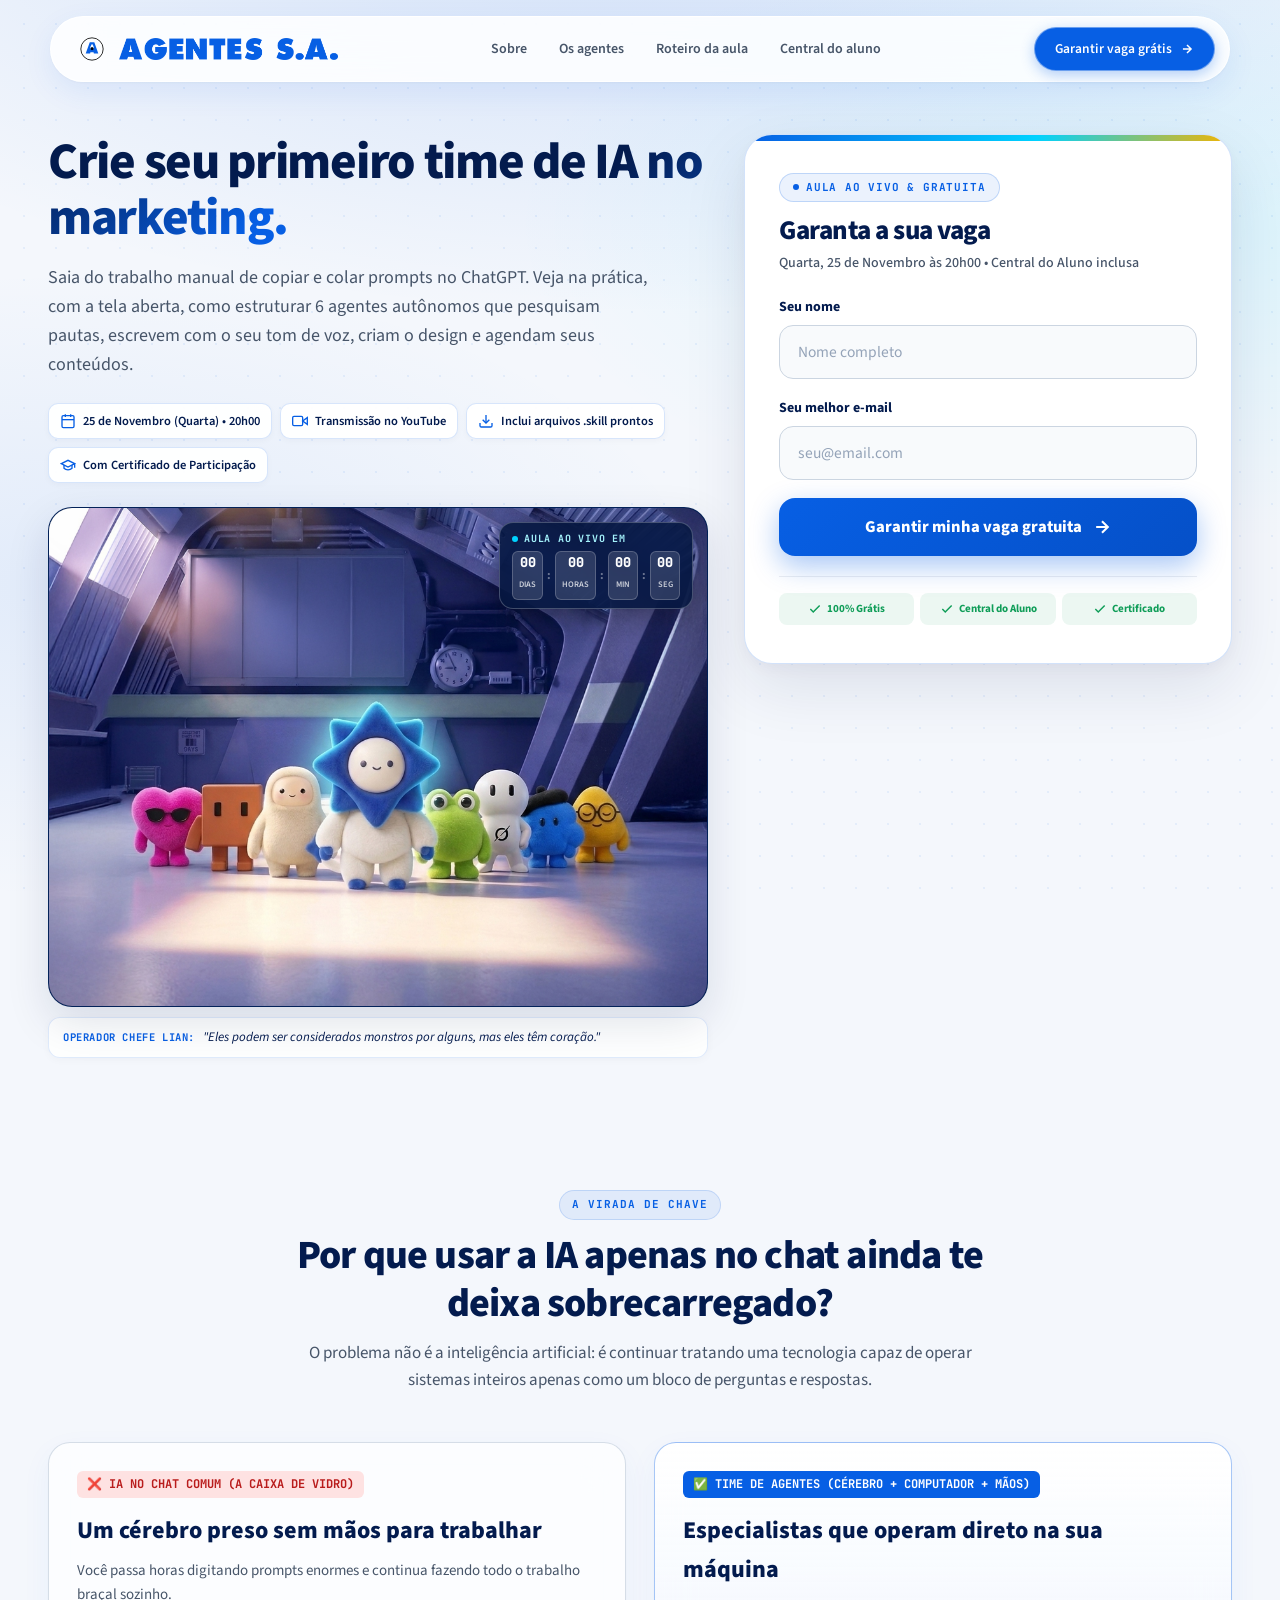
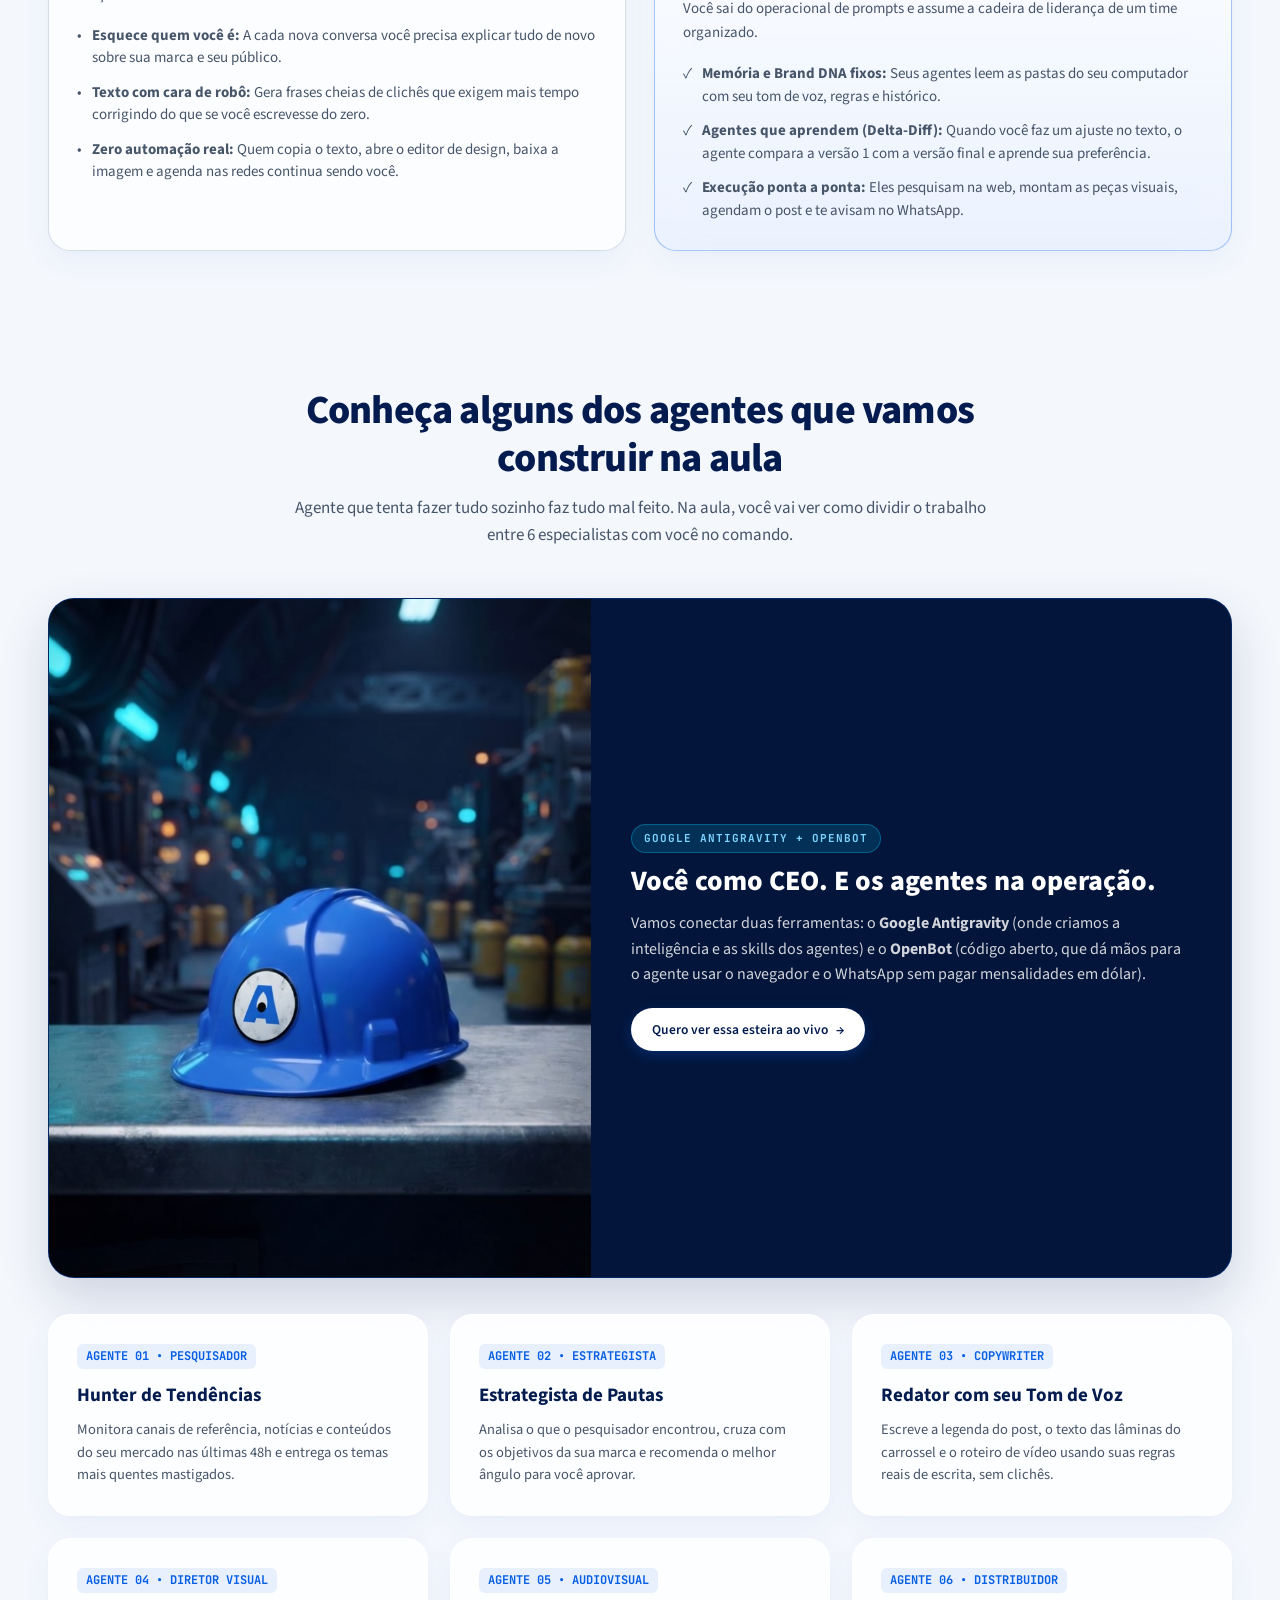
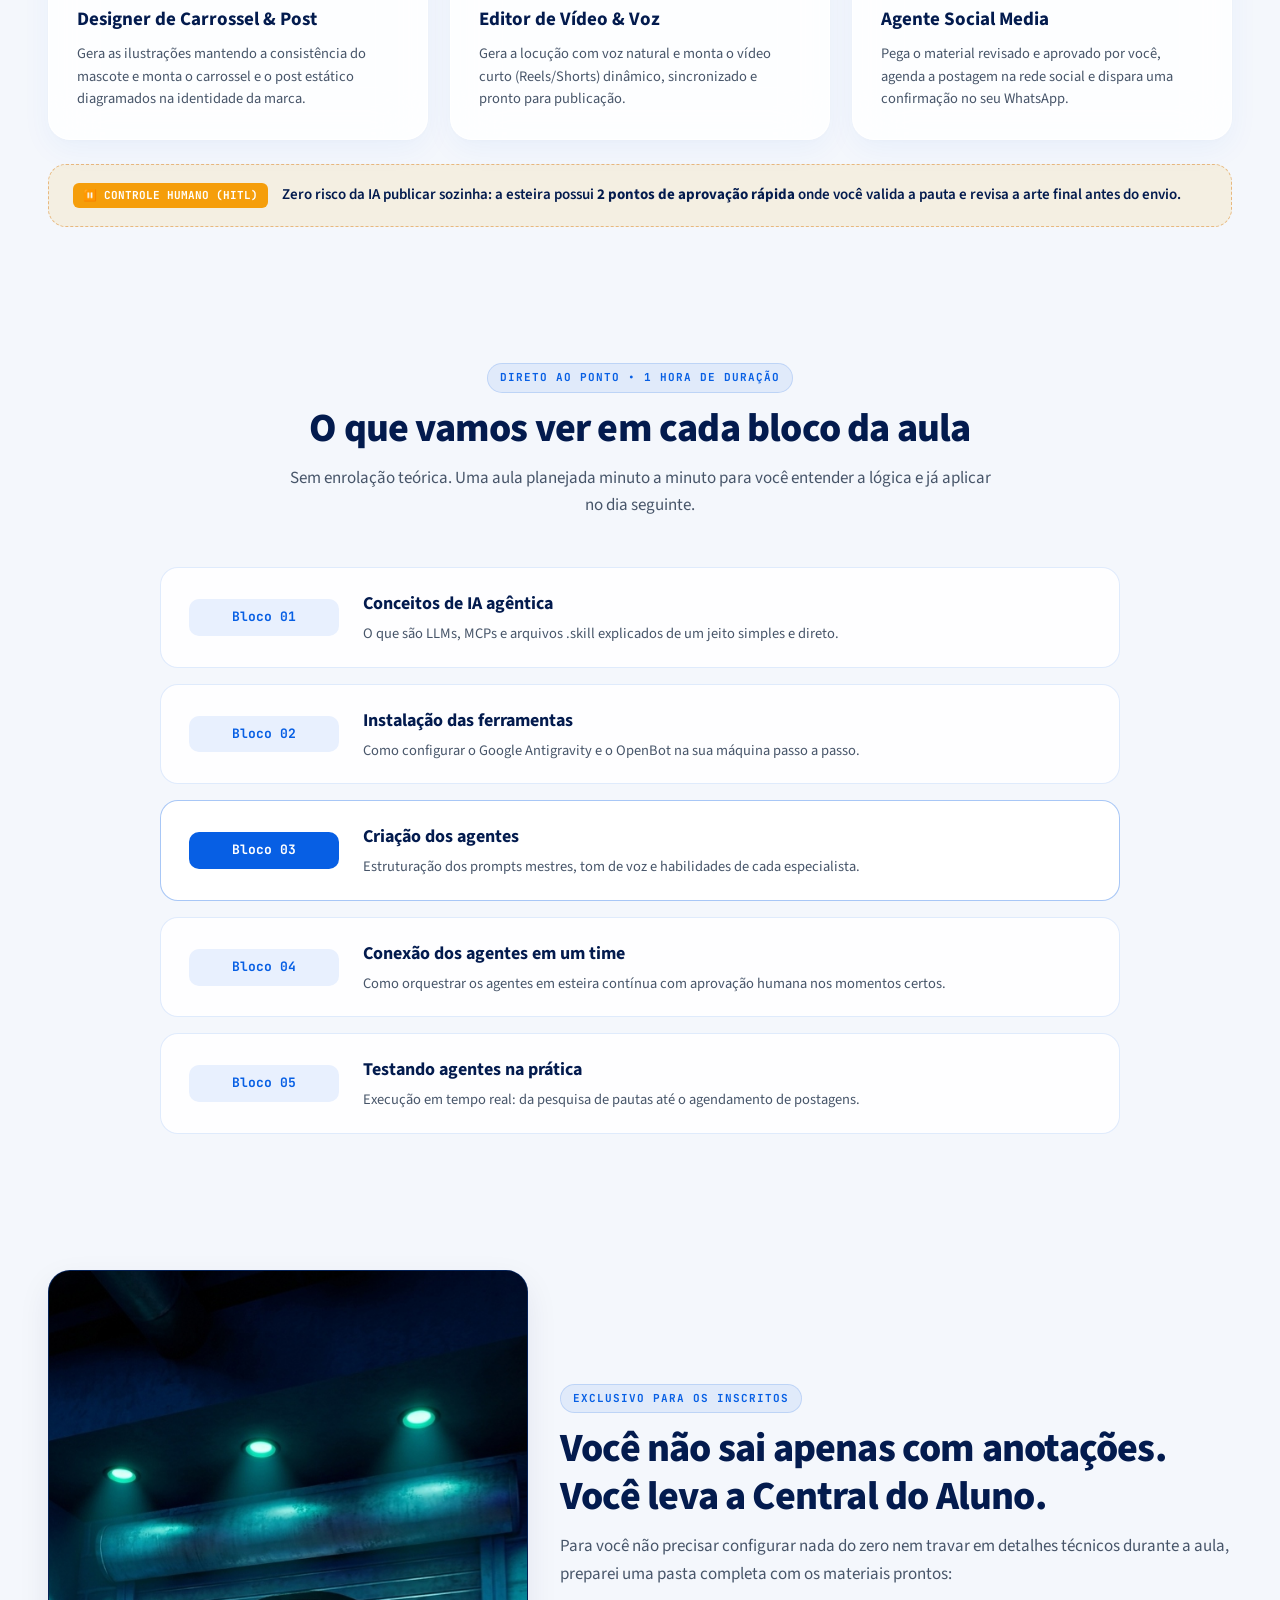
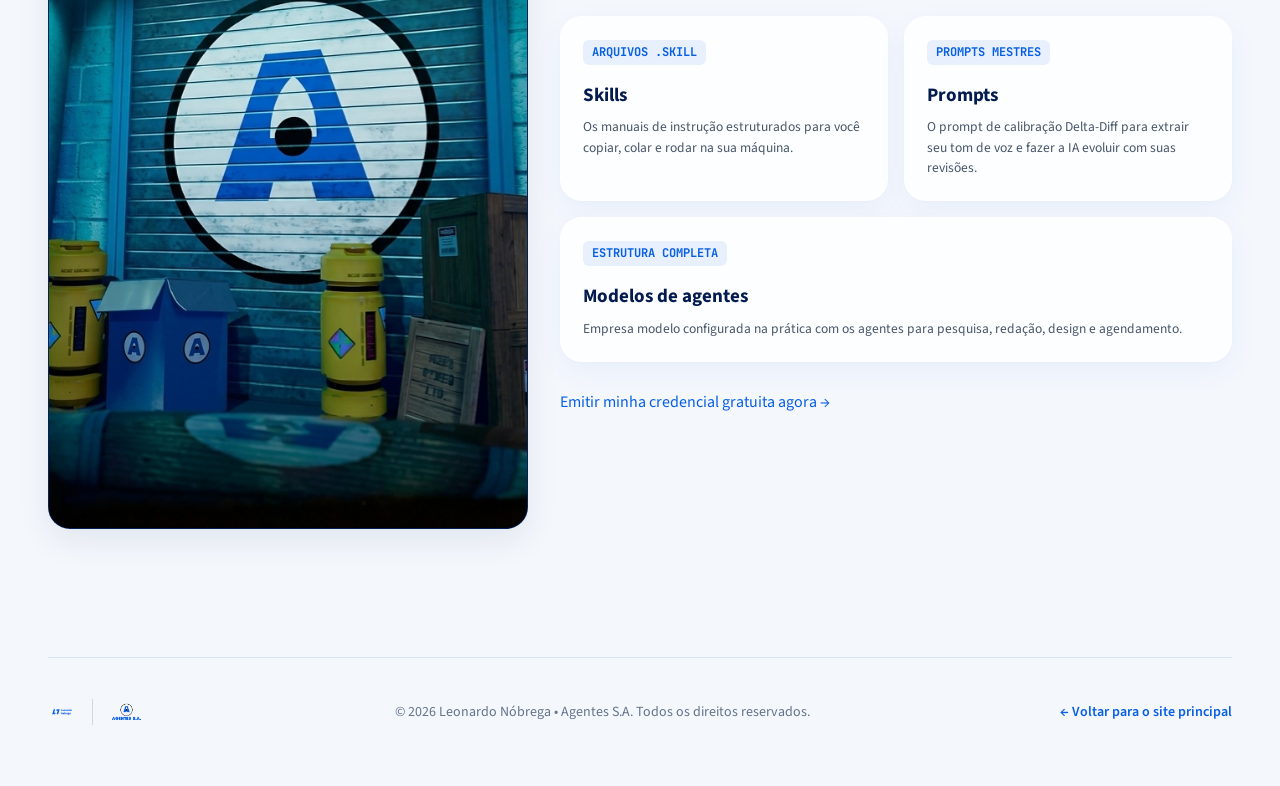
==== commit f4daed92: "feat(agentes-sa): remocao do botao da central, foco no e-mail e adicao de botoes Google Agenda e App" ====
--- a/agentes-sa/index.html
+++ b/agentes-sa/index.html
@@ -537,8 +537,8 @@
       stroke-width: 2.5;
     }
 
-        /* ═══════════════════════════════════════════════════════════════
-       ESTADO PÓS-INSCRIÇÃO: CONFIRMAÇÃO & ACESSO À CENTRAL DO ALUNO
+            /* ═══════════════════════════════════════════════════════════════
+       ESTADO PÓS-INSCRIÇÃO: CONFIRMAÇÃO & AGENDA (GOOGLE + APPLE)
        ═══════════════════════════════════════════════════════════════ */
     .signup-success-card {
       animation: successCardPop 350ms cubic-bezier(0.16, 1, 0.3, 1) forwards;
@@ -552,7 +552,7 @@
       display: flex;
       align-items: center;
       gap: 10px;
-      margin-bottom: 14px;
+      margin-bottom: 12px;
     }
     .success-icon-check {
       width: 28px;
@@ -583,20 +583,20 @@
       line-height: 1.25;
     }
 
-    /* Caixa em Destaque: Olhe o seu e-mail */
+    /* Caixa em Destaque: Acesse pelo e-mail */
     .success-email-card {
       background: linear-gradient(180deg, #f0f7ff 0%, #e6f0fd 100%);
       border: 1.5px solid rgba(7, 95, 228, 0.22);
       border-radius: 16px;
-      padding: 16px 18px;
-      margin-bottom: 18px;
-      display: flex;
-      gap: 12px;
+      padding: 18px;
+      margin-bottom: 20px;
+      display: flex;
+      gap: 14px;
       align-items: flex-start;
-      box-shadow: 0 2px 8px rgba(7, 95, 228, 0.05);
+      box-shadow: 0 2px 10px rgba(7, 95, 228, 0.06);
     }
     .email-card-icon {
-      font-size: 26px;
+      font-size: 28px;
       line-height: 1;
       flex-shrink: 0;
       margin-top: 2px;
@@ -605,17 +605,17 @@
       flex: 1;
     }
     .email-card-title {
-      font-size: 14.5px;
+      font-size: 15px;
       font-weight: 800;
       color: #031b4e;
-      margin-bottom: 5px;
+      margin-bottom: 6px;
       line-height: 1.35;
     }
     .email-card-desc {
-      font-size: 13px;
+      font-size: 13.5px;
       color: #334155;
-      margin: 0 0 8px;
-      line-height: 1.45;
+      margin: 0 0 10px;
+      line-height: 1.5;
     }
     .email-highlight {
       color: #075fe4;
@@ -623,66 +623,74 @@
       word-break: break-all;
     }
     .email-card-tip {
-      font-size: 11.5px;
+      font-size: 12px;
       color: #475569;
-      background: rgba(255, 255, 255, 0.8);
-      padding: 7px 10px;
+      background: rgba(255, 255, 255, 0.85);
+      padding: 8px 11px;
       border-radius: 8px;
-      border: 1px solid rgba(7, 95, 228, 0.12);
-      line-height: 1.4;
-    }
-
-    /* Grupo de Botões de Ação */
-    .success-action-group {
-      display: flex;
-      flex-direction: column;
-      gap: 8px;
-      margin-bottom: 14px;
-    }
-    .btn-success-primary {
-      width: 100%;
-      height: 54px;
-      background: linear-gradient(135deg, var(--color-primary) 0%, #0550c8 100%);
-      color: #ffffff;
-      font-weight: 800;
-      font-size: 15.5px;
-      border-radius: 14px;
+      border: 1px solid rgba(7, 95, 228, 0.14);
+      line-height: 1.45;
+    }
+
+    /* Seção de Botões de Agenda: Google + Apple */
+    .calendar-buttons-wrap {
+      margin-top: 8px;
+      margin-bottom: 16px;
+    }
+    .calendar-headline {
+      font-family: 'JetBrains Mono', monospace;
+      font-size: 11px;
+      font-weight: 700;
+      color: var(--color-primary);
+      letter-spacing: 0.6px;
+      margin-bottom: 10px;
+      display: flex;
+      align-items: center;
+      gap: 6px;
+    }
+    .calendar-grid-two {
+      display: grid;
+      grid-template-columns: 1fr 1fr;
+      gap: 10px;
+    }
+    .btn-cal-action {
+      height: 48px;
+      border-radius: 12px;
       display: flex;
       align-items: center;
       justify-content: center;
       gap: 8px;
+      font-size: 13.5px;
+      font-weight: 700;
       text-decoration: none;
-      box-shadow: 0 10px 24px rgba(7, 95, 228, 0.32);
-      transition: all 200ms ease;
+      transition: all 180ms ease;
       font-family: var(--font);
-    }
-    .btn-success-primary:hover {
-      transform: translateY(-2px);
-      box-shadow: 0 14px 30px rgba(7, 95, 228, 0.42);
-      background: linear-gradient(135deg, #0968f6 0%, #0448b4 100%);
+      box-sizing: border-box;
+    }
+    .btn-cal-google {
+      background: #ffffff;
+      color: #1e293b;
+      border: 1.5px solid #cbd5e1;
+      box-shadow: 0 2px 6px rgba(3, 27, 78, 0.04);
+    }
+    .btn-cal-google:hover {
+      border-color: #4285f4;
+      color: #1a73e8;
+      transform: translateY(-1px);
+      box-shadow: 0 4px 12px rgba(66, 133, 244, 0.16);
+    }
+    .btn-cal-apple {
+      background: #031b4e;
       color: #ffffff;
-    }
-    .btn-success-secondary {
-      width: 100%;
-      height: 46px;
-      background: #ffffff;
-      color: var(--ha-title);
-      font-weight: 700;
-      font-size: 13.5px;
-      border-radius: 12px;
-      border: 1.5px solid #cbd5e1;
-      display: flex;
-      align-items: center;
-      justify-content: center;
-      gap: 8px;
-      text-decoration: none;
-      transition: all 200ms ease;
-      font-family: var(--font);
-    }
-    .btn-success-secondary:hover {
-      background: #f8fafc;
-      border-color: var(--color-primary);
-      color: var(--color-primary);
+      border: 1.5px solid #031b4e;
+      box-shadow: 0 2px 6px rgba(3, 27, 78, 0.08);
+    }
+    .btn-cal-apple:hover {
+      background: #075fe4;
+      border-color: #075fe4;
+      transform: translateY(-1px);
+      box-shadow: 0 4px 14px rgba(7, 95, 228, 0.28);
+      color: #ffffff;
     }
 
     .success-footer-row {
@@ -1197,7 +1205,7 @@
             </div>
           </div>
 
-                    <!-- Visão 2: Confirmação de Cadastro e Acesso à Central do Aluno -->
+                              <!-- Visão 2: Confirmação de Cadastro e Orientação de E-mail -->
           <div id="signupSuccessView" class="signup-success-card" style="display: none;">
             <div class="success-top-badge">
               <span class="success-icon-check">
@@ -1210,31 +1218,44 @@
               Tudo pronto, <span id="successUserName">Aluno</span>!
             </h3>
 
-            <!-- Caixa de Destaque: Olhe o seu e-mail -->
+            <!-- Caixa de Destaque: Acesse pelo seu e-mail -->
             <div class="success-email-card">
               <div class="email-card-icon">📬</div>
               <div class="email-card-content">
-                <div class="email-card-title">Olhe o seu e-mail para pegar o acesso à Central do Aluno</div>
+                <div class="email-card-title">Acesse a Central do Aluno pelo seu e-mail</div>
                 <p class="email-card-desc">
-                  Acabamos de enviar o link exclusivo para <strong id="successUserEmail" class="email-highlight">seu@email.com</strong>.
+                  Acabamos de enviar o link de acesso exclusivo para <strong id="successUserEmail" class="email-highlight">seu@email.com</strong>.
                 </p>
                 <div class="email-card-tip">
-                  💡 Caso não encontre na caixa de entrada em 1 minuto, dê uma olhada na pasta de <strong>Spam</strong> ou na aba <strong>Promoções</strong>.
+                  💡 <strong>Abra o e-mail agora:</strong> o link para liberar as ferramentas, skills e prompts está na mensagem. Se não encontrar em 1 minuto, cheque a aba <strong>Promoções</strong> ou a pasta de <strong>Spam</strong>.
                 </div>
               </div>
             </div>
 
-            <!-- Botões de Ação Imediata -->
-            <div class="success-action-group">
-              <a href="central.html" id="btnCentralDirect" class="btn-success-primary">
-                <span>Acessar a Central do Aluno agora</span>
-                <svg viewBox="0 0 24 24" width="18" height="18" fill="none" stroke="currentColor" stroke-width="2.5"><path d="M5 12h14M12 5l7 7-7 7"/></svg>
-              </a>
-
-              <a href="https://calendar.google.com/calendar/render?action=TEMPLATE&text=Aula+Ao+Vivo+Agentes+S.A.+com+Leonardo+N%C3%B3brega&dates=20261125T230000Z/20261126T000000Z&details=Aula+pr%C3%A1tica+ao+vivo+mostrando+como+criar+seu+primeiro+time+de+agentes+de+IA+no+marketing+usando+Antigravity+e+OpenBot.+Link+da+sala:+https://www.youtube.com/live/1SrbjZXtYwk&location=https://www.youtube.com/live/1SrbjZXtYwk" target="_blank" rel="noopener" class="btn-success-secondary">
-                <svg viewBox="0 0 24 24" width="16" height="16" fill="none" stroke="currentColor" stroke-width="2"><rect x="3" y="4" width="18" height="18" rx="2" ry="2"/><line x1="16" y1="2" x2="16" y2="6"/><line x1="8" y1="2" x2="8" y2="6"/><line x1="3" y1="10" x2="21" y2="10"/></svg>
-                <span>Salvar lembrete na Google Agenda</span>
-              </a>
+            <!-- Seção de Agendamento: Google + Apple -->
+            <div class="calendar-buttons-wrap">
+              <div class="calendar-headline">
+                <svg viewBox="0 0 24 24" width="14" height="14" fill="none" stroke="currentColor" stroke-width="2.5"><rect x="3" y="4" width="18" height="18" rx="2" ry="2"/><line x1="16" y1="2" x2="16" y2="6"/><line x1="8" y1="2" x2="8" y2="6"/><line x1="3" y1="10" x2="21" y2="10"/></svg>
+                <span>SALVE O LEMBRETE NA SUA AGENDA:</span>
+              </div>
+
+              <div class="calendar-grid-two">
+                <!-- Botão 1: Google Agenda -->
+                <a href="https://calendar.google.com/calendar/render?action=TEMPLATE&text=Aula+Ao+Vivo+Agentes+S.A.+com+Leonardo+N%C3%B3brega&dates=20261125T230000Z/20261126T000000Z&details=Aula+pr%C3%A1tica+ao+vivo+mostrando+como+criar+seu+primeiro+time+de+agentes+de+IA+no+marketing+usando+Antigravity+e+OpenBot.+Link+da+sala:+https://www.youtube.com/live/1SrbjZXtYwk&location=https://www.youtube.com/live/1SrbjZXtYwk" target="_blank" rel="noopener" class="btn-cal-action btn-cal-google">
+                  <svg viewBox="0 0 24 24" width="18" height="18" fill="currentColor">
+                    <path d="M12.48 10.92v3.28h7.84c-.24 1.84-.853 3.187-1.787 4.133-1.147 1.147-2.933 2.4-6.053 2.4-4.827 0-8.6-3.893-8.6-8.72s3.773-8.72 8.6-8.72c2.6 0 4.507 1.027 5.907 2.347l2.307-2.307C18.747 1.44 16.133 0 12.48 0 5.867 0 .307 5.387.307 12s5.56 12 12.173 12c3.573 0 6.267-1.173 8.373-3.36 2.16-2.16 2.84-5.213 2.84-7.667 0-.76-.053-1.467-.173-2.053H12.48z"/>
+                  </svg>
+                  <span>Google Agenda</span>
+                </a>
+
+                <!-- Botão 2: Apple Calendar -->
+                <a href="assets/aula-agentes-sa.ics" download="aula-agentes-sa.ics" class="btn-cal-action btn-cal-apple">
+                  <svg viewBox="0 0 24 24" width="18" height="18" fill="currentColor">
+                    <path d="M18.71 19.5c-.83 1.24-1.71 2.45-3.05 2.47-1.34.03-1.77-.79-3.29-.79-1.53 0-2 .77-3.27.82-1.31.05-2.3-1.32-3.14-2.53C4.25 17 2.94 12.45 4.7 9.39c.87-1.52 2.43-2.48 4.12-2.51 1.28-.02 2.5.87 3.29.87.78 0 2.26-1.07 3.81-.91.65.03 2.47.26 3.64 1.98-.09.06-2.17 1.28-2.15 3.81.03 3.02 2.65 4.03 2.68 4.04-.03.07-.42 1.44-1.38 2.83M15.97 6.37c.63-.78 1.06-1.85.94-2.93-.93.04-2.03.63-2.69 1.41-.58.68-1.1 1.76-.96 2.82 1.03.08 2.08-.53 2.71-1.3z"/>
+                  </svg>
+                  <span>Apple Calendar</span>
+                </a>
+              </div>
             </div>
 
             <div class="success-footer-row">
@@ -1693,18 +1714,12 @@
       const name = (data && data.name) ? data.name : 'Aluno';
       const firstName = name.split(' ')[0];
       const email = (data && data.email) ? data.email : '';
-      const serial = (data && data.serial) ? data.serial : '#AG-2511';
 
       const elName = document.getElementById('successUserName');
       if (elName) elName.textContent = firstName;
 
       const elEmail = document.getElementById('successUserEmail');
       if (elEmail) elEmail.textContent = email;
-
-      const btnCentral = document.getElementById('btnCentralDirect');
-      if (btnCentral) {
-        btnCentral.href = `central.html?nome=${encodeURIComponent(name)}&id=${encodeURIComponent(serial)}`;
-      }
 
       const formView = document.getElementById('signupFormView');
       const successView = document.getElementById('signupSuccessView');
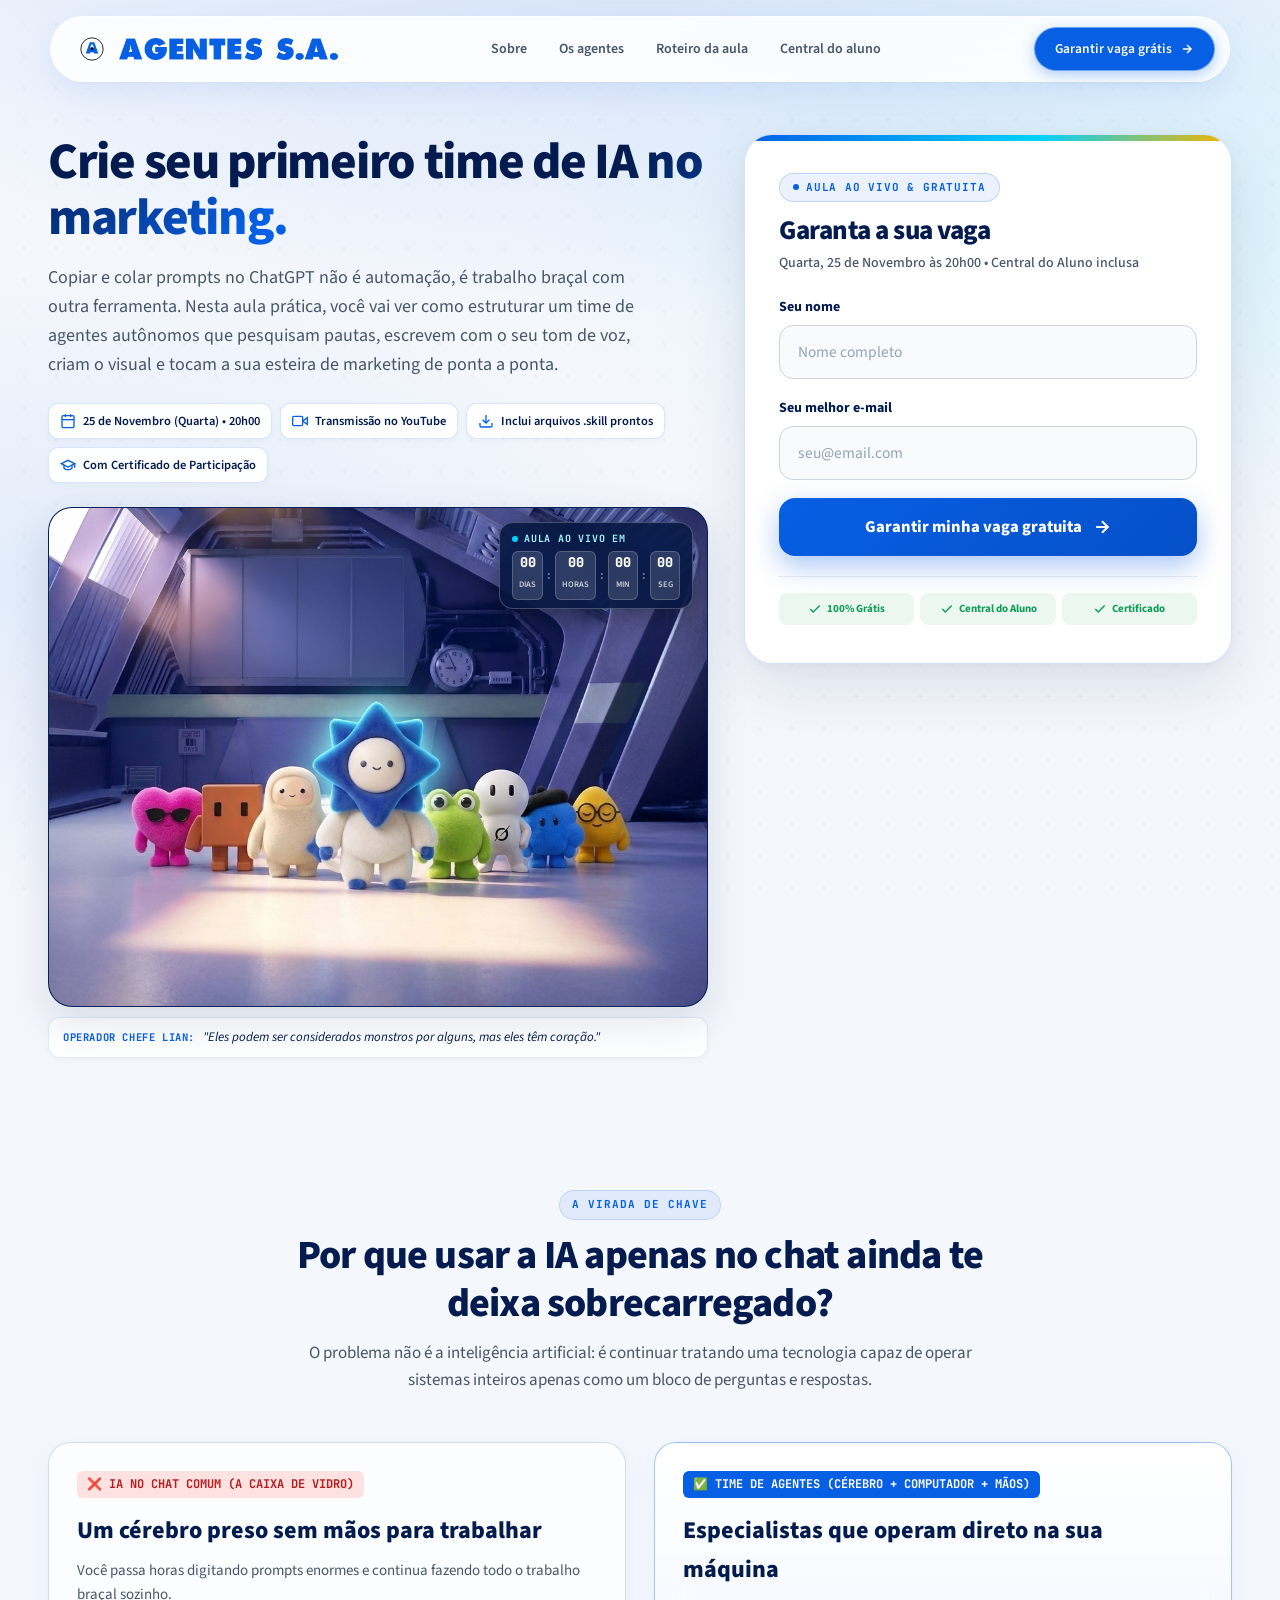
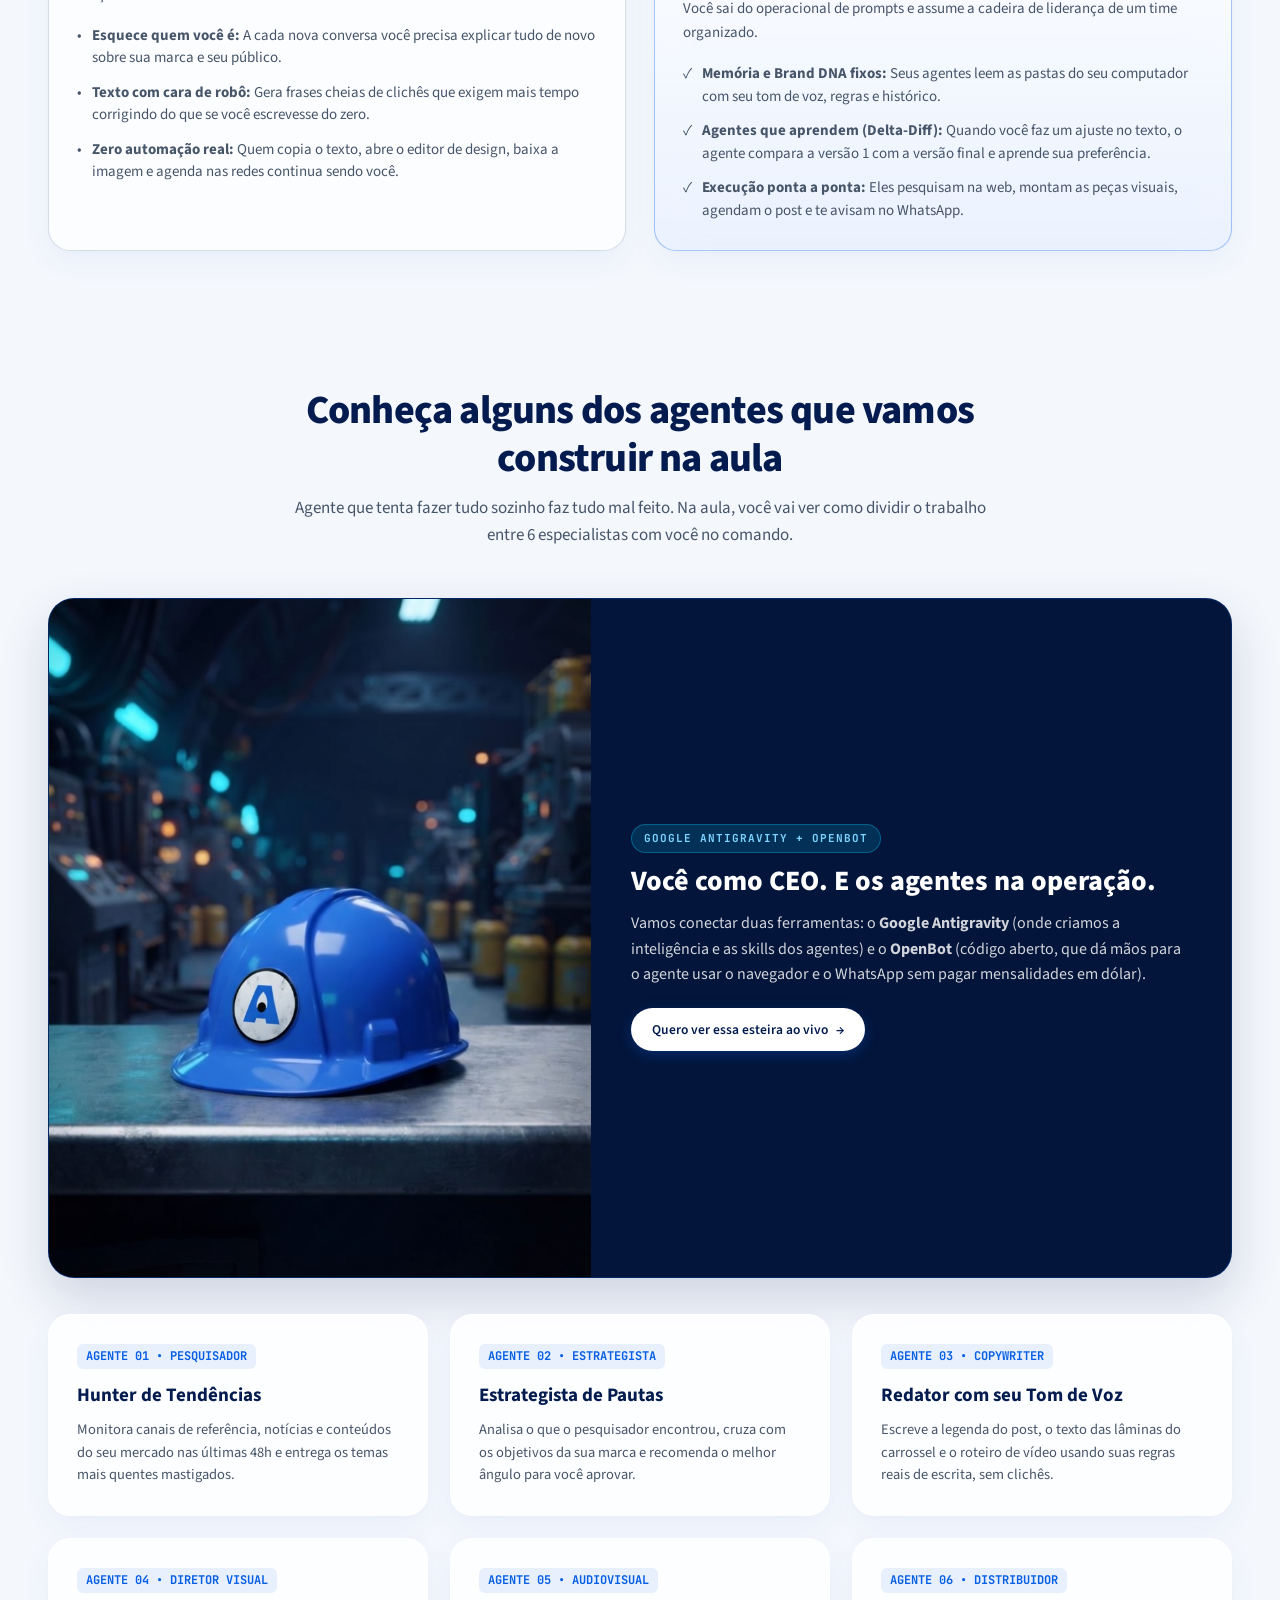
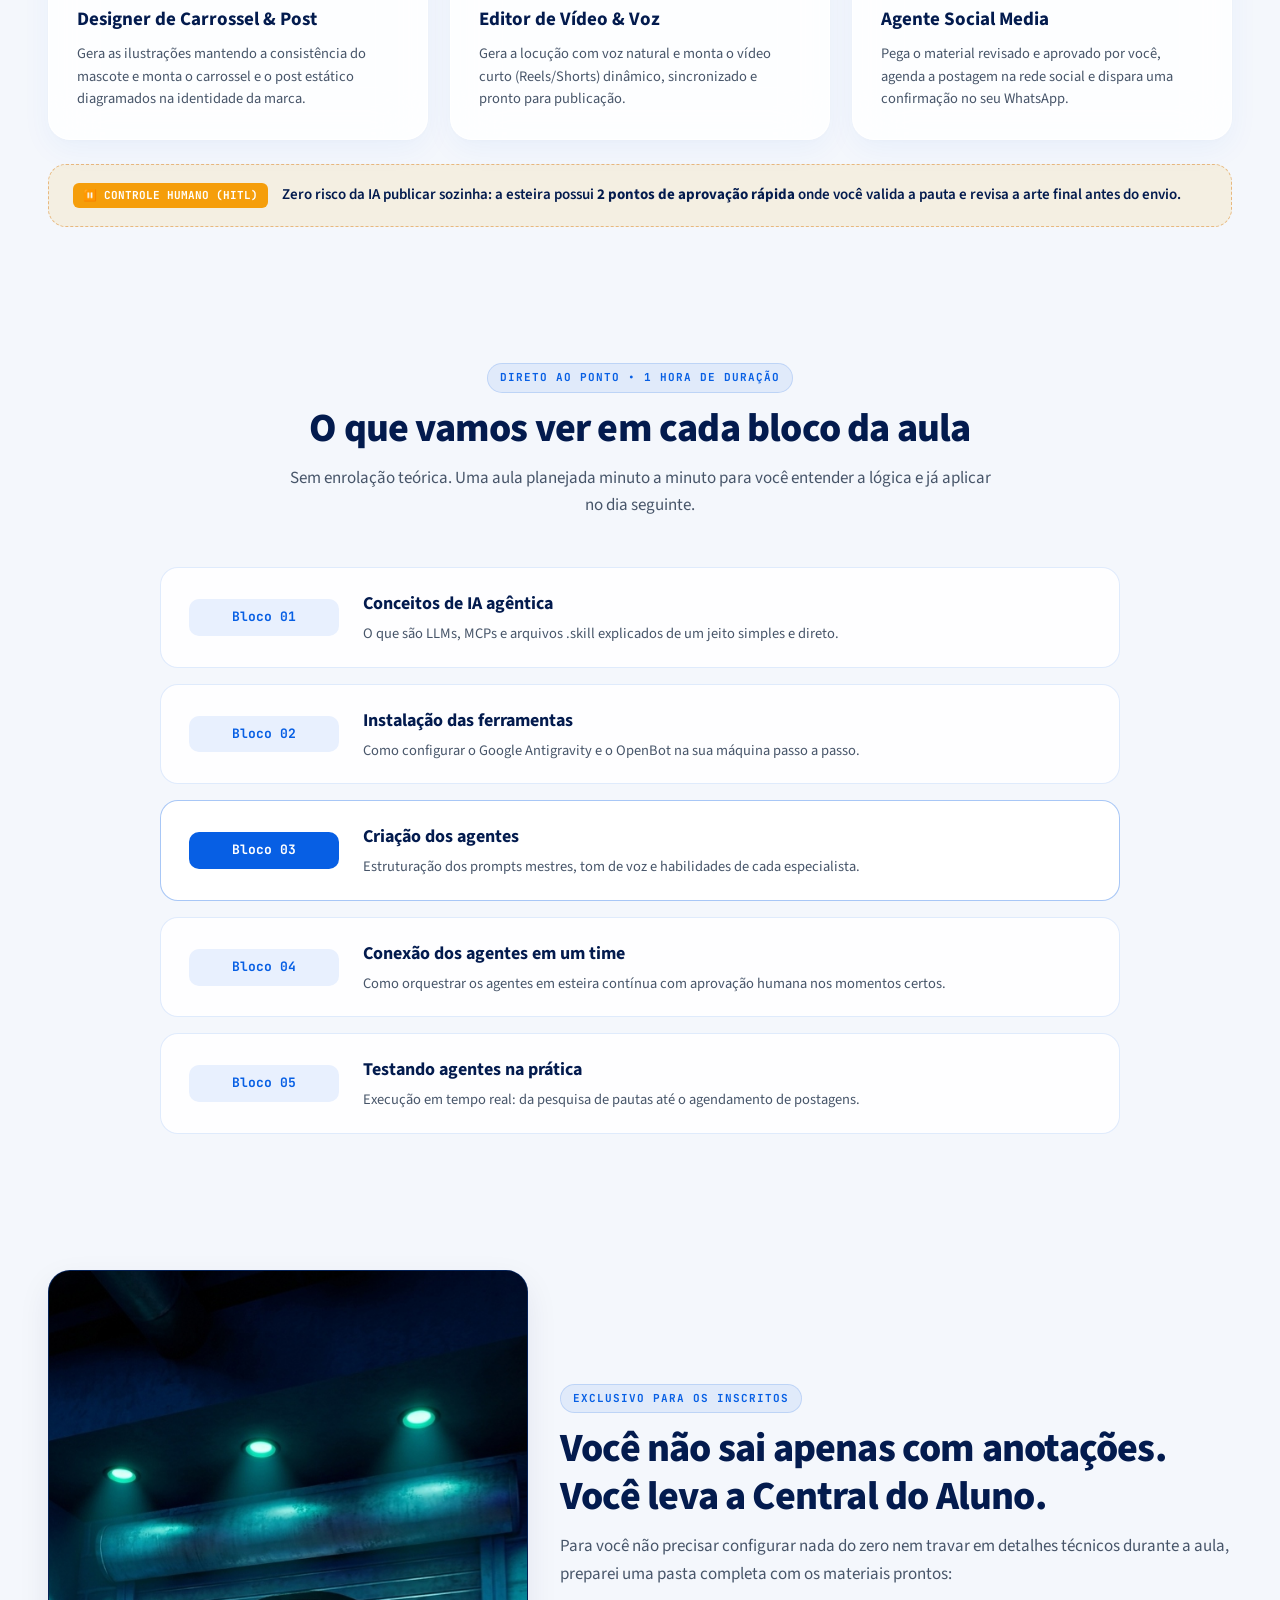
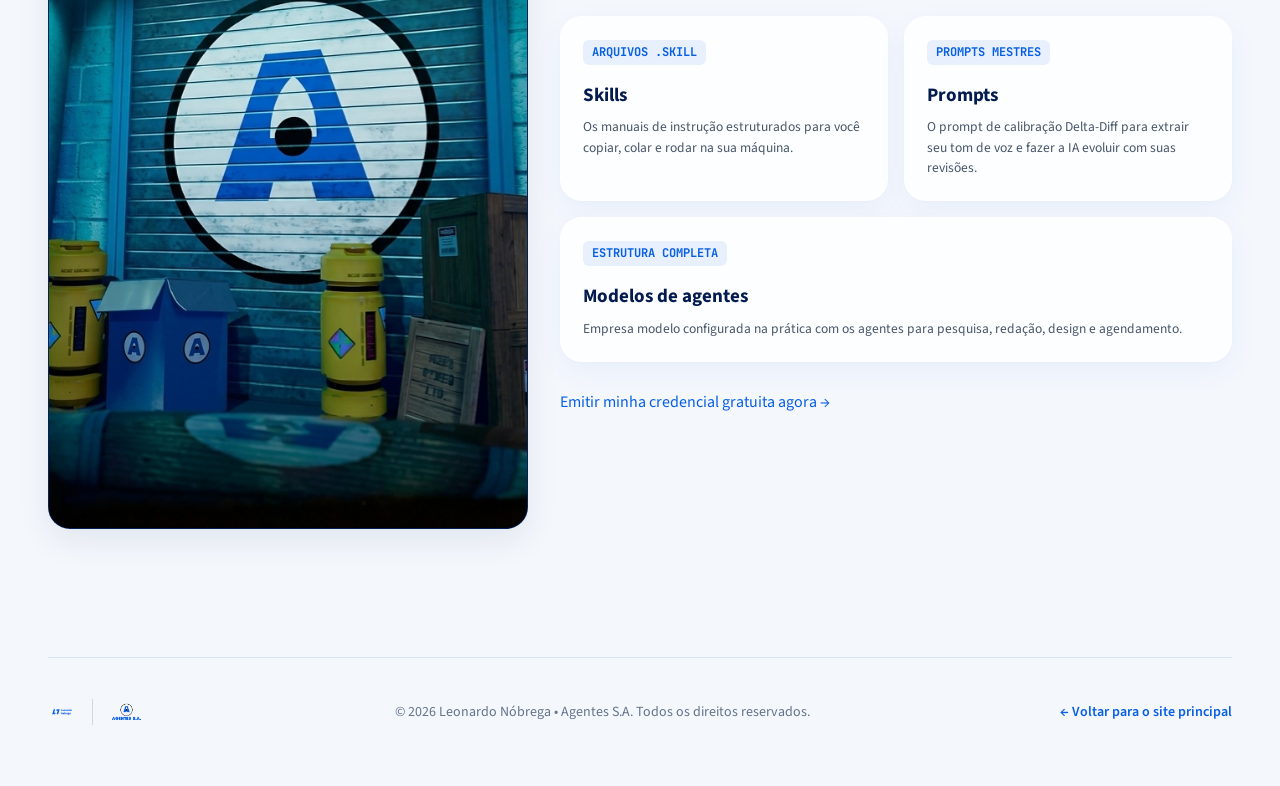
==== commit 4ea4bded: "copy(agentes-sa): novo texto do hero no tom autoral do Leonardo, sem tela aberta e sem numero fixo d" ====
--- a/agentes-sa/index.html
+++ b/agentes-sa/index.html
@@ -1109,7 +1109,7 @@
           </h1>
 
           <p class="hero-desc">
-            Saia do trabalho manual de copiar e colar prompts no ChatGPT. Veja na prática, com a tela aberta, como estruturar 6 agentes autônomos que pesquisam pautas, escrevem com o seu tom de voz, criam o design e agendam seus conteúdos.
+            Copiar e colar prompts no ChatGPT não é automação, é trabalho braçal com outra ferramenta. Nesta aula prática, você vai ver como estruturar um time de agentes autônomos que pesquisam pautas, escrevem com o seu tom de voz, criam o visual e tocam a sua esteira de marketing de ponta a ponta.
           </p>
 
           <div class="event-meta-pills">
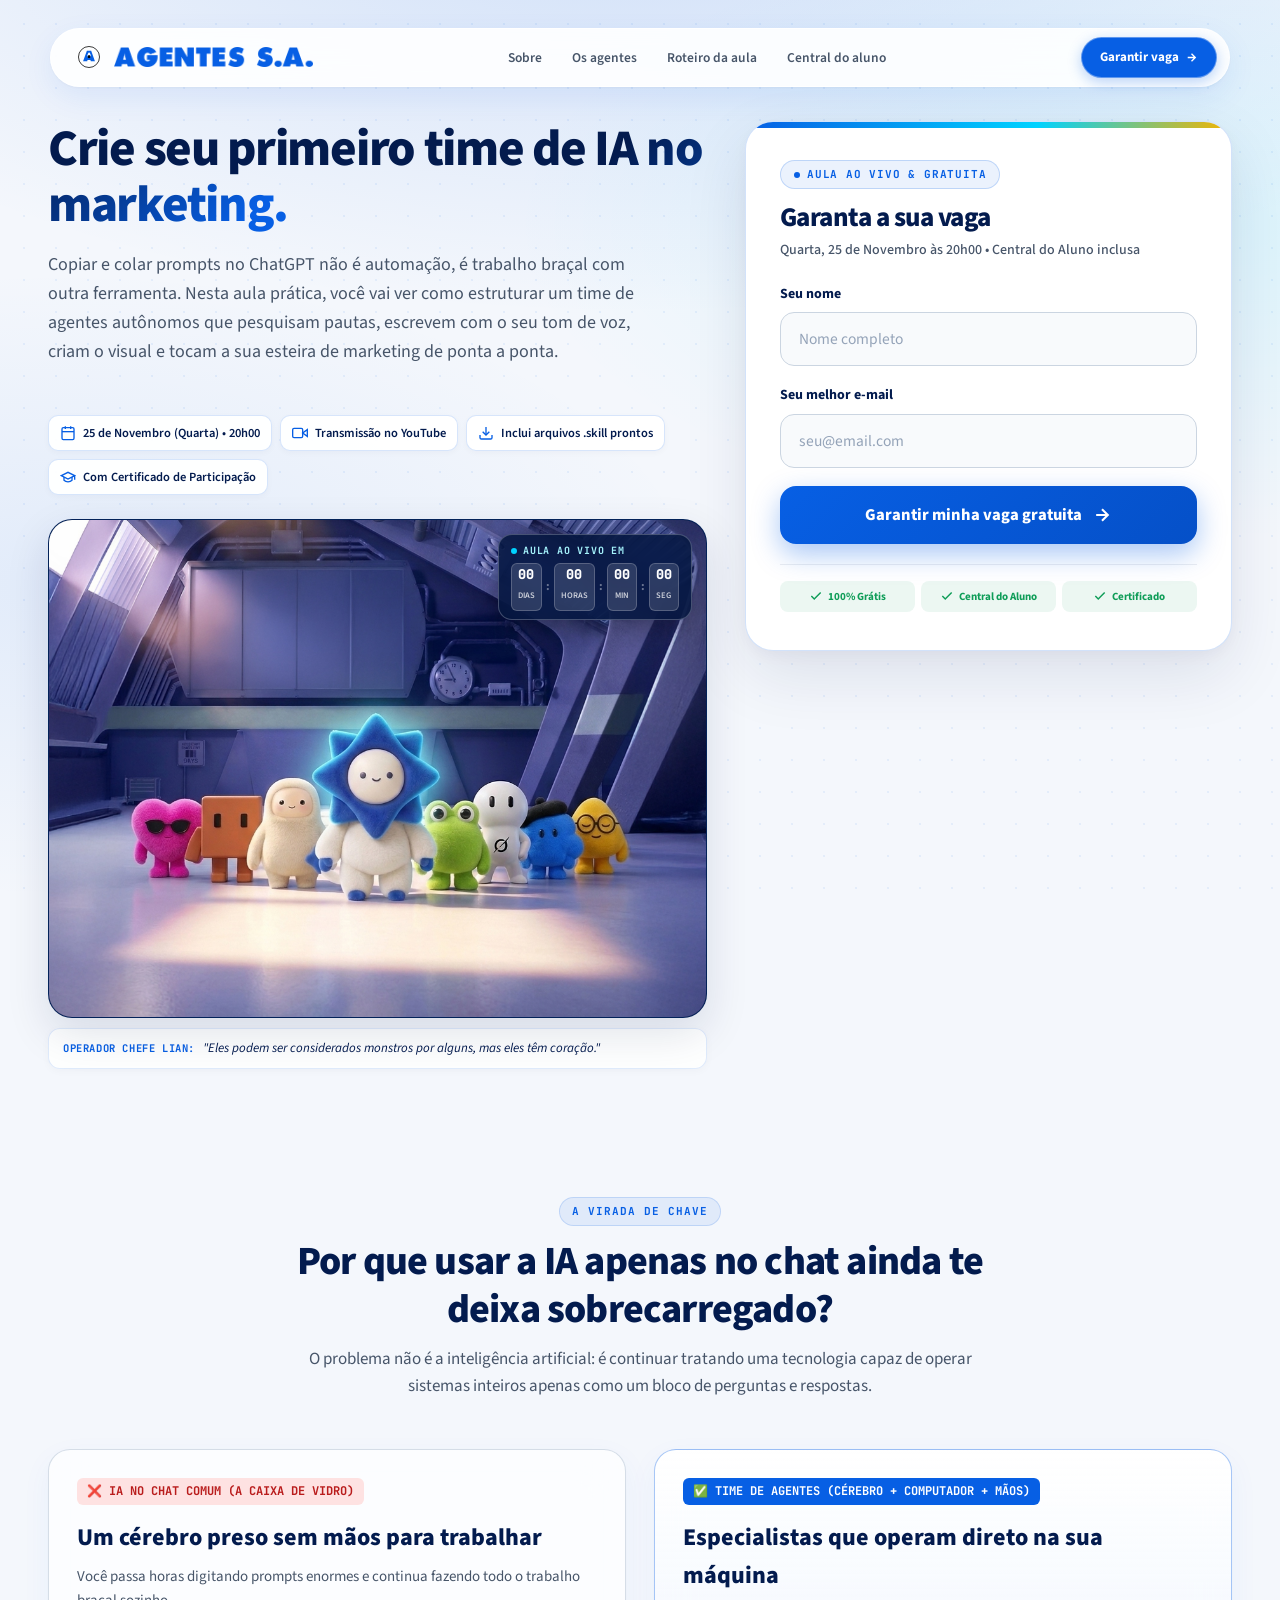
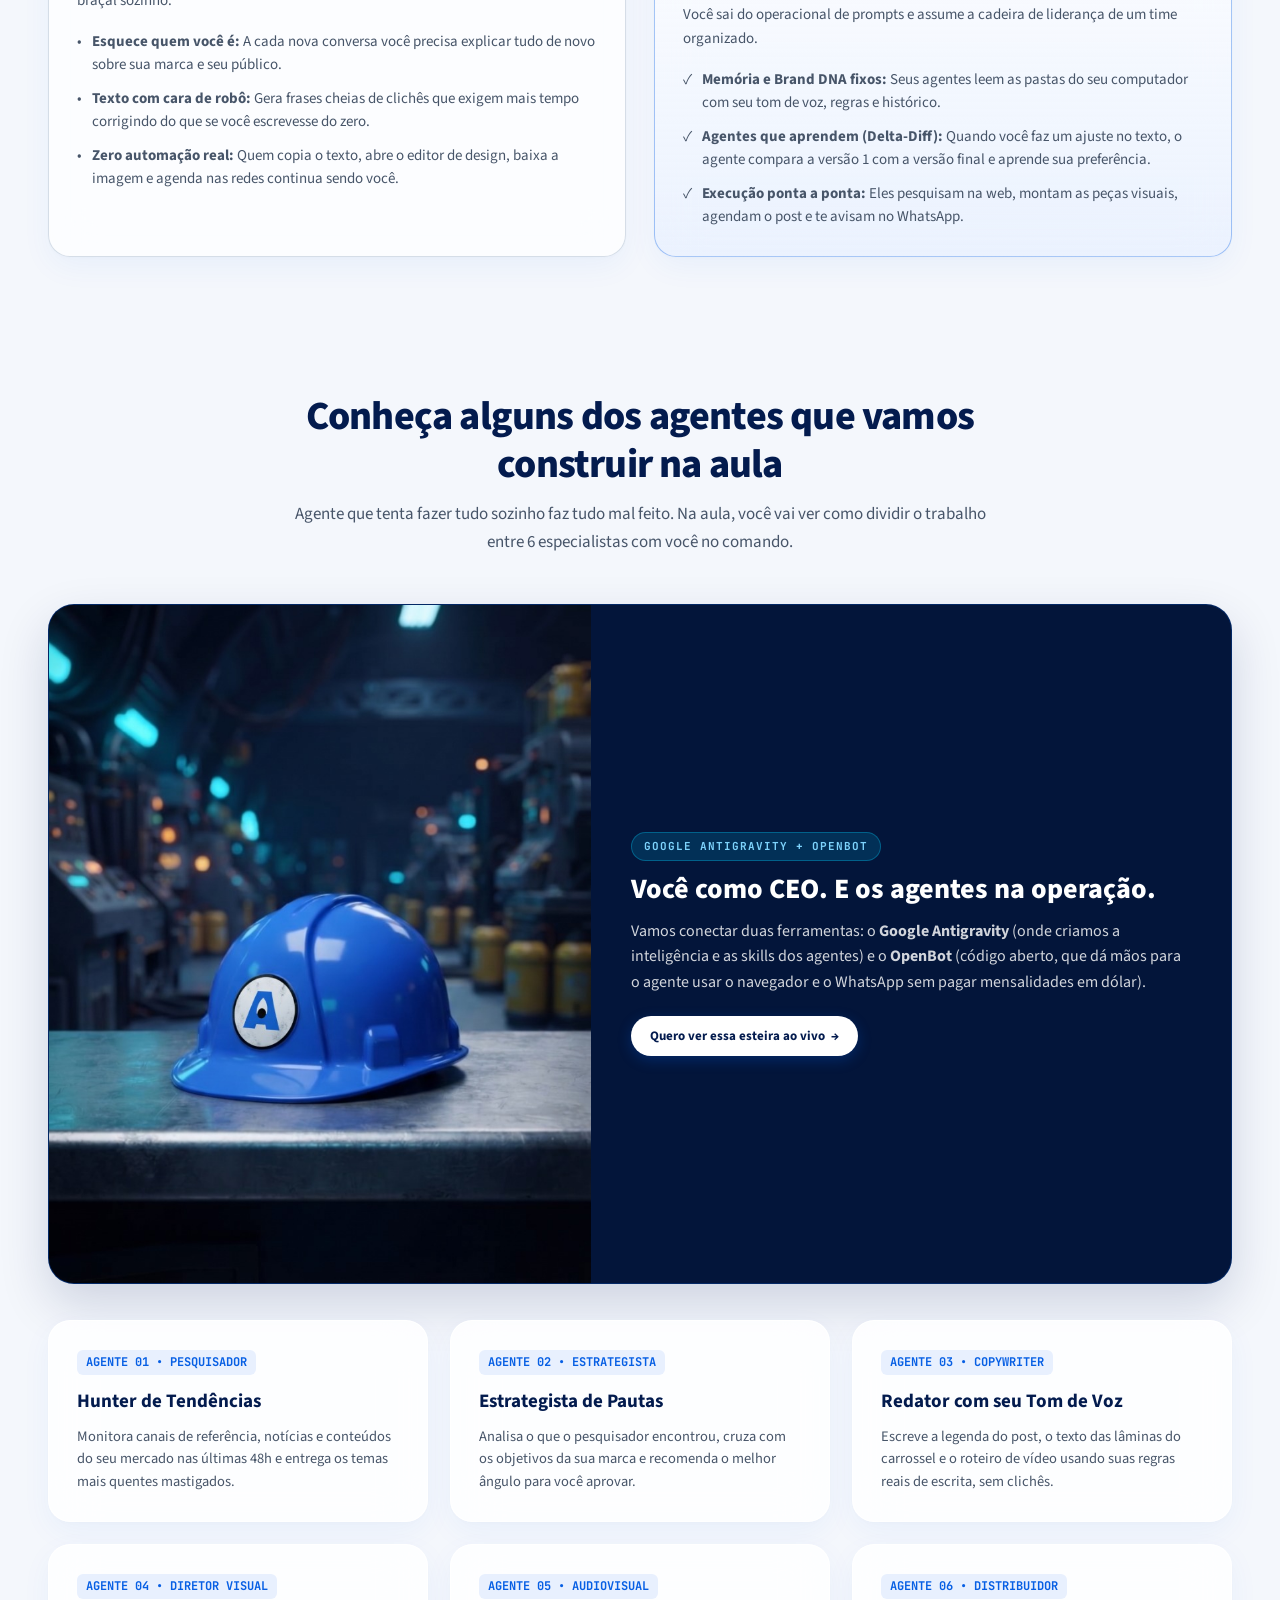
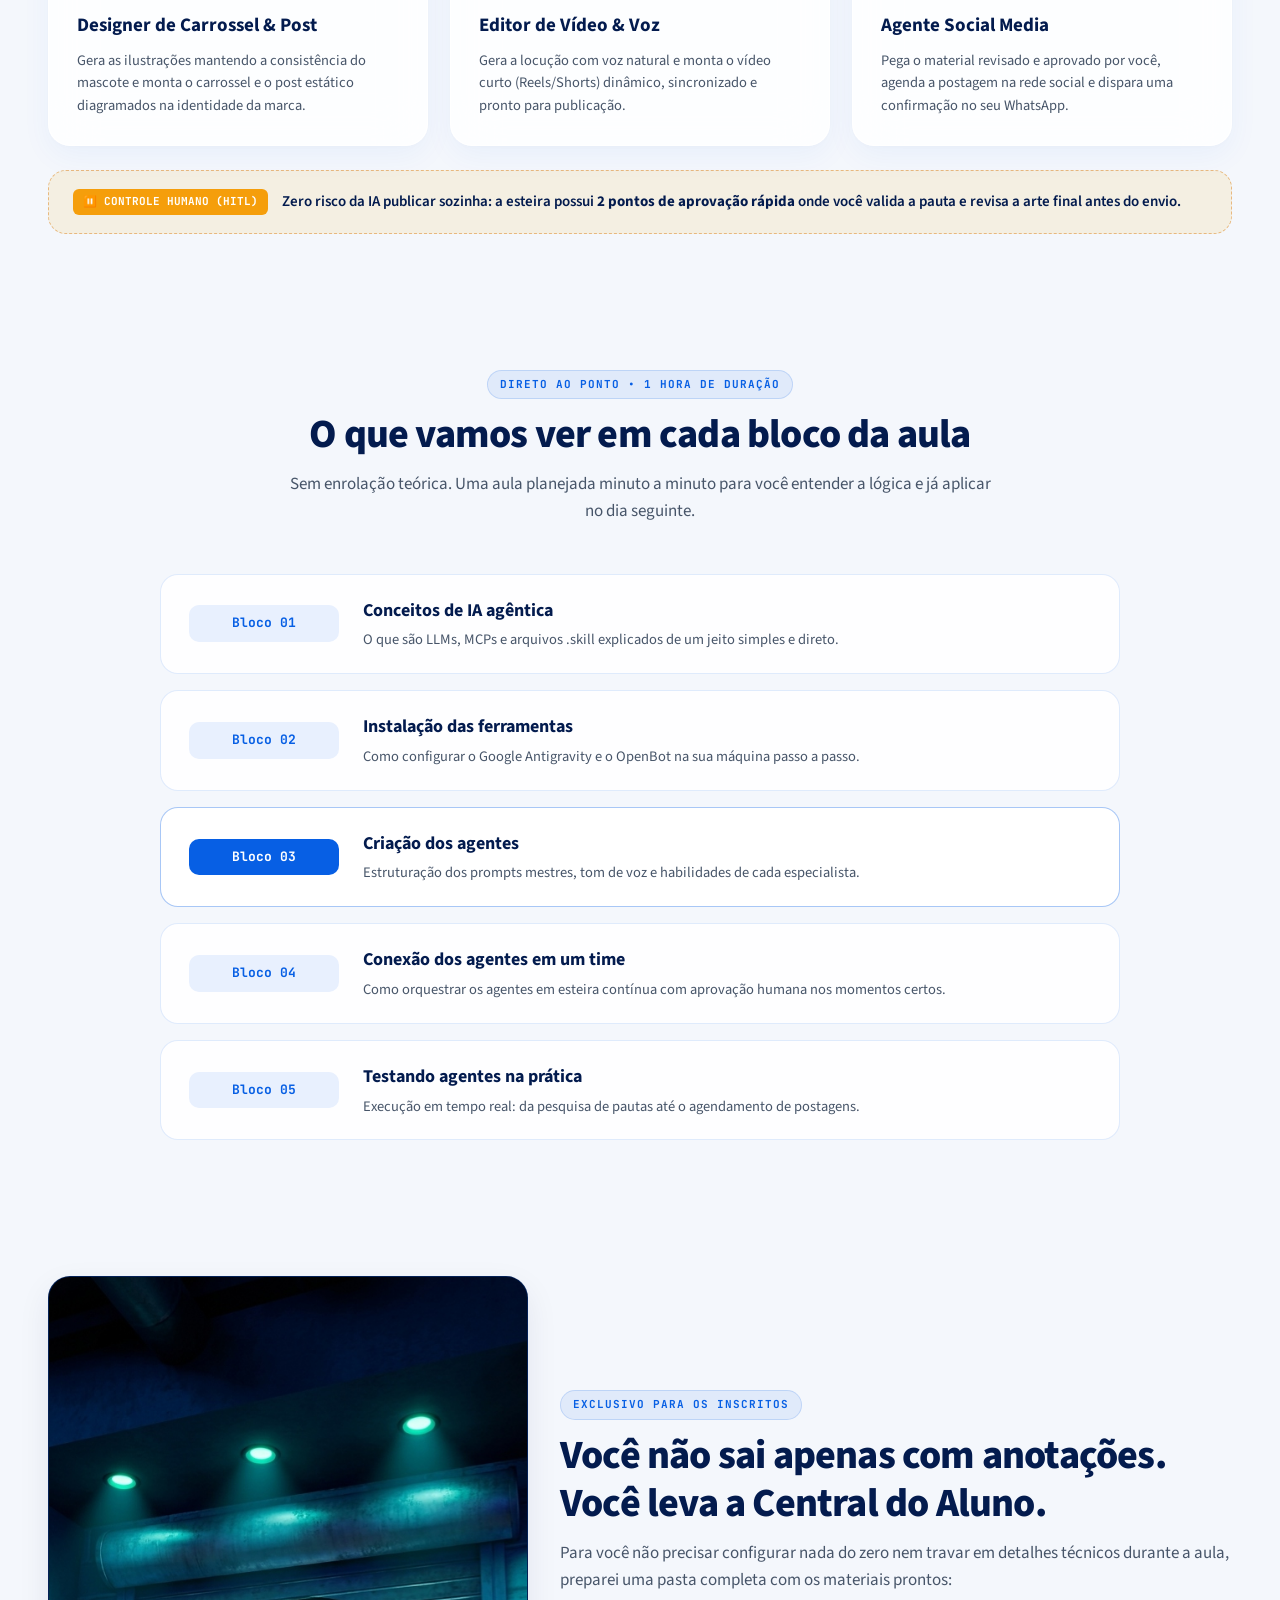
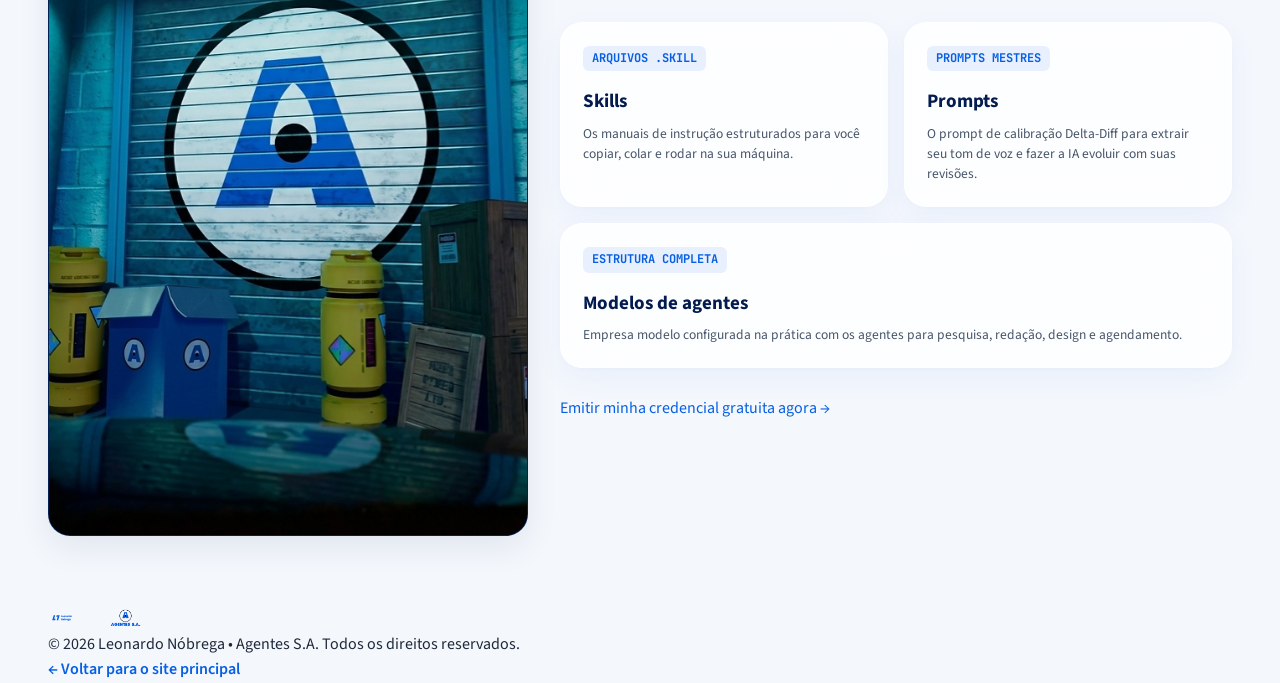
==== commit edf6ee08: "feat(agentes-sa): menu mobile nativo com backdrop, formulario posicionado no topo da dobra e layout " ====
--- a/agentes-sa/index.html
+++ b/agentes-sa/index.html
@@ -61,56 +61,48 @@
       z-index: 2;
     }
 
-    /* ═══════════════════════════════════════════════════════════════
+        /* ═══════════════════════════════════════════════════════════════
        HEADER CO-BRANDING (LEONARDO NÓBREGA × AGENTES S.A.)
        ═══════════════════════════════════════════════════════════════ */
     .ha-navbar {
       position: sticky;
-      top: 16px;
+      top: 14px;
       z-index: 1000;
       max-width: 1180px;
-      margin: 16px auto 0;
-      background: rgba(255, 255, 255, 0.86);
+      margin: 14px auto 0;
+      background: rgba(255, 255, 255, 0.90);
       backdrop-filter: var(--ha-blur);
       -webkit-backdrop-filter: var(--ha-blur);
       border: 1px solid rgba(255, 255, 255, 0.95);
       border-radius: 9999px;
-      padding: 10px 14px 10px 24px;
+      padding: 8px 12px 8px 22px;
       display: flex;
       justify-content: space-between;
       align-items: center;
       box-shadow: 0 10px 30px rgba(7, 95, 228, 0.08), 0 1px 3px rgba(0, 0, 0, 0.04);
       transition: all 300ms var(--ease-framer);
+      position: relative;
     }
 
     .brand-cobrand {
       display: flex;
       align-items: center;
-      gap: 16px;
+      gap: 12px;
       text-decoration: none;
-    }
-    .brand-ln-svg {
-      height: 34px;
-      width: auto;
-      display: block;
-    }
-    .brand-divider {
-      width: 1px;
-      height: 26px;
-      background: rgba(3, 27, 78, 0.14);
+      flex-shrink: 0;
     }
     .brand-agentes-lockup {
       display: flex;
       align-items: center;
-      gap: 10px;
+      gap: 9px;
     }
     .brand-agentes-emblem {
-      height: 34px;
-      width: 34px;
+      height: 32px;
+      width: 32px;
       object-fit: contain;
     }
     .brand-agentes-wordmark {
-      height: 22px;
+      height: 20px;
       width: auto;
       object-fit: contain;
     }
@@ -122,9 +114,9 @@
     }
     .nav-link {
       color: var(--ha-text-secondary);
-      font-size: 14px;
+      font-size: 13.5px;
       font-weight: 600;
-      padding: 8px 14px;
+      padding: 7px 13px;
       border-radius: 999px;
       transition: all 180ms ease;
       text-decoration: none;
@@ -134,42 +126,211 @@
       background: rgba(7, 95, 228, 0.06);
     }
 
+    .nav-actions {
+      display: flex;
+      align-items: center;
+      gap: 8px;
+    }
+
     .nav-cta {
       background: var(--color-primary);
       color: #ffffff;
-      font-weight: 600;
-      font-size: 13.5px;
-      padding: 10px 20px;
+      font-weight: 700;
+      font-size: 13px;
+      padding: 9px 18px;
       border-radius: 999px;
-      border: 1px solid rgba(255, 255, 255, 0.4);
-      box-shadow: 0 4px 14px rgba(7, 95, 228, 0.3);
+      border: 1px solid rgba(255, 255, 255, 0.35);
+      box-shadow: 0 4px 14px rgba(7, 95, 228, 0.28);
       text-decoration: none;
       display: inline-flex;
       align-items: center;
-      gap: 8px;
-      transition: all 250ms var(--ease-framer);
+      gap: 6px;
+      transition: all 220ms ease;
+      white-space: nowrap;
     }
     .nav-cta:hover {
       background: var(--color-primary-dark);
-      transform: translateY(-1px) scale(1.02);
-      box-shadow: 0 6px 20px rgba(7, 95, 228, 0.45);
+      transform: translateY(-1px);
+      box-shadow: 0 6px 18px rgba(7, 95, 228, 0.38);
       color: #ffffff;
     }
 
+    /* Backdrop Escuro do Menu Mobile */
+    .mobile-menu-backdrop {
+      position: fixed;
+      inset: 0;
+      background: rgba(3, 21, 58, 0.45);
+      backdrop-filter: blur(4px);
+      -webkit-backdrop-filter: blur(4px);
+      opacity: 0;
+      pointer-events: none;
+      transition: opacity 240ms ease;
+      z-index: 998;
+    }
+    .mobile-menu-backdrop.is-active {
+      opacity: 1;
+      pointer-events: auto;
+    }
+
+    /* Botão Hambúrguer Mobile */
+    .mobile-menu-toggle {
+      display: none;
+      width: 42px;
+      height: 42px;
+      border-radius: 12px;
+      background: rgba(7, 95, 228, 0.08);
+      border: 1px solid rgba(7, 95, 228, 0.16);
+      flex-direction: column;
+      justify-content: center;
+      align-items: center;
+      gap: 5px;
+      cursor: pointer;
+      padding: 0;
+      transition: all 200ms ease;
+      -webkit-tap-highlight-color: transparent;
+    }
+    .mobile-menu-toggle:hover {
+      background: rgba(7, 95, 228, 0.14);
+    }
+    .mobile-menu-toggle:active {
+      transform: scale(0.92);
+    }
+    .hamburger-bar {
+      width: 20px;
+      height: 2px;
+      background: var(--ha-title);
+      border-radius: 2px;
+      transition: all 220ms cubic-bezier(0.16, 1, 0.3, 1);
+    }
+    .mobile-menu-toggle.is-active .bar-1 {
+      transform: translateY(7px) rotate(45deg);
+    }
+    .mobile-menu-toggle.is-active .bar-2 {
+      opacity: 0;
+      transform: scaleX(0);
+    }
+    .mobile-menu-toggle.is-active .bar-3 {
+      transform: translateY(-7px) rotate(-45deg);
+    }
+
+    /* Dropdown Flutuante Mobile (Opaco, Elegante e com Chevrons) */
+    .mobile-menu-dropdown {
+      display: none;
+      position: absolute;
+      top: calc(100% + 10px);
+      left: 0;
+      right: 0;
+      background: #ffffff;
+      border: 1.5px solid rgba(7, 95, 228, 0.16);
+      border-radius: 24px;
+      padding: 14px;
+      box-shadow: 0 24px 60px rgba(3, 21, 58, 0.22), 0 4px 16px rgba(7, 95, 228, 0.08);
+      z-index: 1001;
+      animation: menuFadeIn 240ms cubic-bezier(0.16, 1, 0.3, 1) forwards;
+    }
+    @keyframes menuFadeIn {
+      from { opacity: 0; transform: translateY(-8px) scale(0.98); }
+      to { opacity: 1; transform: translateY(0) scale(1); }
+    }
+    .mobile-menu-dropdown.is-open {
+      display: block;
+    }
+    .mobile-nav-list {
+      display: flex;
+      flex-direction: column;
+      gap: 4px;
+    }
+    .mobile-nav-item {
+      display: flex;
+      align-items: center;
+      justify-content: space-between;
+      padding: 12px 14px;
+      font-size: 15px;
+      font-weight: 700;
+      color: var(--ha-title);
+      text-decoration: none;
+      border-radius: 12px;
+      transition: all 160ms ease;
+      -webkit-tap-highlight-color: transparent;
+    }
+    .mobile-nav-item:hover, .mobile-nav-item:active {
+      background: rgba(7, 95, 228, 0.08);
+      color: var(--color-primary);
+    }
+    .mobile-nav-label-group {
+      display: flex;
+      align-items: center;
+      gap: 12px;
+    }
+    .mobile-nav-dot {
+      width: 7px;
+      height: 7px;
+      border-radius: 50%;
+      background: var(--color-primary);
+      opacity: 0.7;
+    }
+    .mobile-nav-chevron {
+      color: var(--ha-text-muted);
+      transition: transform 160ms ease;
+    }
+    .mobile-nav-item:active .mobile-nav-chevron {
+      transform: translateX(3px);
+    }
+    .mobile-menu-footer {
+      margin-top: 10px;
+      padding-top: 12px;
+      border-top: 1px solid rgba(3, 27, 78, 0.08);
+    }
+    .mobile-dropdown-cta {
+      display: flex;
+      align-items: center;
+      justify-content: center;
+      gap: 8px;
+      width: 100%;
+      height: 48px;
+      background: var(--color-primary);
+      color: #ffffff;
+      font-weight: 700;
+      font-size: 14.5px;
+      border-radius: 14px;
+      text-decoration: none;
+      box-shadow: 0 8px 20px rgba(7, 95, 228, 0.30);
+      transition: all 180ms ease;
+      -webkit-tap-highlight-color: transparent;
+    }
+    .mobile-dropdown-cta:active {
+      transform: scale(0.98);
+      box-shadow: 0 4px 12px rgba(7, 95, 228, 0.25);
+    }
+
     /* ═══════════════════════════════════════════════════════════════
-       DOBRA 1: HERO + FORMULÁRIO DE CREDENCIAL DA FÁBRICA
+       DOBRA 1: HERO + FORMULÁRIO DE INSCRIÇÃO
        ═══════════════════════════════════════════════════════════════ */
     .hero-section {
-      padding: 52px 0 64px;
+      padding: 48px 0 60px;
     }
     .hero-grid {
       display: grid;
       grid-template-columns: minmax(0, 1.15fr) minmax(0, 0.85fr);
-      gap: 36px;
+      grid-template-areas:
+        "intro form"
+        "visual form";
+      gap: 24px 38px;
       align-items: start;
     }
     .hero-grid > * {
       min-width: 0;
+    }
+    .hero-intro-block {
+      grid-area: intro;
+    }
+    .hero-visual-block {
+      grid-area: visual;
+    }
+    .signup-ticket-card {
+      grid-area: form;
+      position: sticky;
+      top: 96px;
     }
 
     .factory-pill {
@@ -1023,36 +1184,41 @@
     .deliverable-card-wide {
       grid-column: span 2;
     }
-    @media (max-width: 768px) {
-      .deliverables-stack {
-        grid-template-columns: 1fr;
-      }
-      .deliverable-card-wide {
-        grid-column: span 1;
-      }
-      .event-meta-pills {
-        flex-wrap: wrap;
-      }
-    }
-
-    /* ═══════════════════════════════════════════════════════════════
-       FOOTER CO-BRANDED
+        /* ═══════════════════════════════════════════════════════════════
+       RESPONSIVIDADE E OTIMIZAÇÕES MOBILE PROFISSIONAIS
        ═══════════════════════════════════════════════════════════════ */
-    .ha-footer {
-      margin-top: 60px;
-      padding: 40px 0 60px;
-      border-top: 1px solid rgba(7, 95, 228, 0.12);
-      display: flex;
-      justify-content: space-between;
-      align-items: center;
-      flex-wrap: wrap;
-      gap: 20px;
-      font-size: 14px;
-      color: var(--ha-text-muted);
-    }
-
     @media (max-width: 960px) {
-      .hero-grid, .contrast-grid, .factory-showcase-banner, .central-grid {
+      .nav-links {
+        display: none;
+      }
+      .nav-actions .nav-cta {
+        display: none;
+      }
+      .mobile-menu-toggle {
+        display: flex;
+      }
+
+      /* Hero Reordenado no Mobile: 1. Intro, 2. Formulário, 3. Visuais */
+      .hero-grid {
+        display: flex;
+        flex-direction: column;
+        gap: 20px;
+      }
+      .hero-intro-block {
+        order: 1;
+      }
+      .signup-ticket-card {
+        order: 2;
+        position: static;
+        padding: 26px 20px;
+        border-radius: 22px;
+        margin-bottom: 8px;
+      }
+      .hero-visual-block {
+        order: 3;
+      }
+
+      .contrast-grid, .factory-showcase-banner, .central-grid {
         grid-template-columns: 1fr;
       }
       .agents-grid-3, .deliverables-stack {
@@ -1062,18 +1228,192 @@
         grid-template-columns: 1fr;
         gap: 10px;
       }
-      .nav-links {
-        display: none;
+    }
+
+    @media (max-width: 640px) {
+      .site-container {
+        padding: 0 16px;
+        width: 100%;
+        box-sizing: border-box;
+      }
+      .ha-navbar {
+        width: calc(100% - 24px);
+        margin: 10px auto 0;
+        padding: 8px 12px 8px 16px;
+        box-sizing: border-box;
+      }
+      .brand-agentes-emblem {
+        height: 30px;
+        width: 30px;
+      }
+      .brand-agentes-wordmark {
+        height: 19px;
+      }
+
+      .hero-section {
+        padding: 16px 0 32px;
+      }
+      .hero-title {
+        font-size: clamp(25px, 6.8vw, 31px);
+        margin-bottom: 10px;
+        letter-spacing: -0.6px;
+        line-height: 1.15;
+      }
+      .hero-desc {
+        font-size: 14.5px;
+        line-height: 1.5;
+        margin-bottom: 16px;
+      }
+
+      /* Form Card no mobile: confortável, compacto e atrativo */
+      .signup-ticket-card {
+        padding: 20px 16px;
+        border-radius: 20px;
+        margin-bottom: 16px;
+        box-shadow: 0 16px 36px rgba(7, 95, 228, 0.12), 0 2px 6px rgba(0, 0, 0, 0.04);
+      }
+      .ticket-header-pill {
+        margin-bottom: 8px;
+        padding: 4px 10px;
+        font-size: 11px;
+      }
+      .ticket-title-large {
+        font-size: 22px;
+        white-space: normal;
+        margin-bottom: 3px;
+        line-height: 1.2;
+      }
+      .ticket-sub-direct {
+        font-size: 12.5px;
+        margin-bottom: 14px;
+        line-height: 1.35;
+      }
+      .form-group-lg {
+        margin-bottom: 10px;
+      }
+      .form-label-lg {
+        font-size: 12px;
+        margin-bottom: 5px;
+      }
+      .ha-input-large {
+        height: 48px;
+        font-size: 14.5px;
+        padding: 0 14px;
+        border-radius: 12px;
+      }
+      .btn-submit-hero {
+        height: 50px;
+        font-size: 15px;
+        border-radius: 12px;
+        margin-top: 4px;
+      }
+      .form-trust-badges {
+        grid-template-columns: repeat(3, 1fr);
+        gap: 4px;
+        margin-top: 14px;
+        padding-top: 12px;
+      }
+      .trust-badge {
+        font-size: 10px;
+        padding: 6px 4px;
+        gap: 3px;
+      }
+
+      /* Floating timer no mobile */
+      .hero-cd-floating {
+        top: 8px;
+        right: 8px;
+        padding: 5px 8px;
+        border-radius: 10px;
+        gap: 3px;
+      }
+      .hero-cd-top-label {
+        font-size: 8px;
+      }
+      .hero-cd-units {
+        gap: 3px;
+      }
+      .hero-cd-box {
+        min-width: 20px;
+        padding: 2px 4px;
+        border-radius: 5px;
+      }
+      .hero-cd-val {
+        font-size: 11px;
+      }
+      .hero-cd-tag {
+        font-size: 7px;
+      }
+      .hero-cd-divider {
+        font-size: 10px;
+      }
+
+      .hero-quote-bar {
+        flex-direction: column;
+        align-items: flex-start;
+        gap: 4px;
+        padding: 10px 14px;
+        font-size: 12px;
+      }
+
+      .sec-title {
+        font-size: clamp(23px, 6vw, 30px);
+      }
+      .section-wrap {
+        padding: 40px 0;
+      }
+      .spotlight-card {
+        padding: 20px 16px;
+        border-radius: 18px;
+      }
+      .factory-showcase-banner {
+        padding: 22px 16px;
+        border-radius: 20px;
+      }
+      .agenda-block-card {
+        padding: 16px;
+        border-radius: 16px;
+      }
+
+      /* Confirmação de Cadastro no mobile */
+      .success-head-title {
+        font-size: 22px;
+      }
+      .success-email-card {
+        padding: 14px;
+        gap: 10px;
+      }
+      .email-card-icon {
+        font-size: 24px;
+      }
+      .email-card-title {
+        font-size: 14px;
+      }
+      .email-card-desc {
+        font-size: 12.5px;
+      }
+      .email-card-tip {
+        font-size: 11px;
+        padding: 6px 8px;
+      }
+      .calendar-grid-two {
+        grid-template-columns: 1fr;
+        gap: 8px;
+      }
+      .btn-cal-action {
+        height: 46px;
       }
     }
   </style>
 </head>
 <body>
+  <!-- Backdrop escuro para o menu mobile -->
+  <div class="mobile-menu-backdrop" id="mobileMenuBackdrop" onclick="closeMobileMenu()"></div>
 
   <!-- ═══════════════════════════════════════════════════════════════
        HEADER CO-BRANDING: LEONARDO NÓBREGA × AGENTES S.A.
        ═══════════════════════════════════════════════════════════════ -->
-  <header class="ha-navbar">
+    <header class="ha-navbar" id="topNav">
     <a href="#topo" class="brand-cobrand" aria-label="Agentes S.A.">
       <div class="brand-agentes-lockup">
         <img src="assets/emblema_agentes_sa.svg" alt="Emblema Agentes S.A." class="brand-agentes-emblem">
@@ -1081,6 +1421,7 @@
       </div>
     </a>
 
+    <!-- Desktop Navigation Links -->
     <nav class="nav-links">
       <a href="#contraste" class="nav-link">Sobre</a>
       <a href="#time" class="nav-link">Os agentes</a>
@@ -1088,10 +1429,60 @@
       <a href="#central" class="nav-link">Central do aluno</a>
     </nav>
 
-    <a href="#inscricao" class="nav-cta" onclick="document.getElementById('leadName').focus()">
-      <span>Garantir vaga grátis</span>
-      <svg viewBox="0 0 24 24" width="14" height="14" fill="none" stroke="currentColor" stroke-width="2.5"><path d="M5 12h14M12 5l7 7-7 7"/></svg>
-    </a>
+    <!-- Header Actions (CTA + Mobile Hamburger) -->
+    <div class="nav-actions">
+      <a href="#inscricao" class="nav-cta" onclick="focusSignupForm()">
+        <span>Garantir vaga</span>
+        <svg viewBox="0 0 24 24" width="13" height="13" fill="none" stroke="currentColor" stroke-width="2.5"><path d="M5 12h14M12 5l7 7-7 7"/></svg>
+      </a>
+
+      <!-- Botão Hambúrguer Mobile -->
+      <button type="button" class="mobile-menu-toggle" id="mobileMenuBtn" aria-label="Abrir menu de navegação" aria-expanded="false" onclick="toggleMobileMenu()">
+        <span class="hamburger-bar bar-1"></span>
+        <span class="hamburger-bar bar-2"></span>
+        <span class="hamburger-bar bar-3"></span>
+      </button>
+    </div>
+
+    <!-- Dropdown Menu Mobile -->
+    <div class="mobile-menu-dropdown" id="mobileMenuDropdown" aria-hidden="true">
+      <nav class="mobile-nav-list">
+        <a href="#contraste" class="mobile-nav-item" onclick="closeMobileMenu()">
+          <span class="mobile-nav-label-group">
+            <span class="mobile-nav-dot"></span>
+            <span>Sobre a aula</span>
+          </span>
+          <svg class="mobile-nav-chevron" viewBox="0 0 24 24" width="16" height="16" fill="none" stroke="currentColor" stroke-width="2.5"><polyline points="9 18 15 12 9 6"/></svg>
+        </a>
+        <a href="#time" class="mobile-nav-item" onclick="closeMobileMenu()">
+          <span class="mobile-nav-label-group">
+            <span class="mobile-nav-dot"></span>
+            <span>Os agentes</span>
+          </span>
+          <svg class="mobile-nav-chevron" viewBox="0 0 24 24" width="16" height="16" fill="none" stroke="currentColor" stroke-width="2.5"><polyline points="9 18 15 12 9 6"/></svg>
+        </a>
+        <a href="#roteiro" class="mobile-nav-item" onclick="closeMobileMenu()">
+          <span class="mobile-nav-label-group">
+            <span class="mobile-nav-dot"></span>
+            <span>Roteiro prático</span>
+          </span>
+          <svg class="mobile-nav-chevron" viewBox="0 0 24 24" width="16" height="16" fill="none" stroke="currentColor" stroke-width="2.5"><polyline points="9 18 15 12 9 6"/></svg>
+        </a>
+        <a href="#central" class="mobile-nav-item" onclick="closeMobileMenu()">
+          <span class="mobile-nav-label-group">
+            <span class="mobile-nav-dot"></span>
+            <span>Central do aluno</span>
+          </span>
+          <svg class="mobile-nav-chevron" viewBox="0 0 24 24" width="16" height="16" fill="none" stroke="currentColor" stroke-width="2.5"><polyline points="9 18 15 12 9 6"/></svg>
+        </a>
+      </nav>
+      <div class="mobile-menu-footer">
+        <a href="#inscricao" class="mobile-dropdown-cta" onclick="closeMobileMenu(); focusSignupForm();">
+          <span>Garantir minha vaga gratuita</span>
+          <svg viewBox="0 0 24 24" width="16" height="16" fill="none" stroke="currentColor" stroke-width="2.5"><path d="M5 12h14M12 5l7 7-7 7"/></svg>
+        </a>
+      </div>
+    </div>
   </header>
 
   <main class="site-container" id="topo">
@@ -1099,11 +1490,11 @@
     <!-- ═══════════════════════════════════════════════════════════════
          DOBRA 1: HERO & CREDENCIAL DE INSCRIÇÃO
          ═══════════════════════════════════════════════════════════════ -->
-    <section class="hero-section">
+        <section class="hero-section">
       <div class="hero-grid">
 
-        <!-- Coluna Esquerda: Apresentação do Webinar + Cena Principal Lian -->
-        <div>
+        <!-- Bloco 1: Título e Subtítulo -->
+        <div class="hero-intro-block">
           <h1 class="hero-title">
             Crie seu primeiro time de <span class="text-gradient">IA no marketing.</span>
           </h1>
@@ -1111,7 +1502,117 @@
           <p class="hero-desc">
             Copiar e colar prompts no ChatGPT não é automação, é trabalho braçal com outra ferramenta. Nesta aula prática, você vai ver como estruturar um time de agentes autônomos que pesquisam pautas, escrevem com o seu tom de voz, criam o visual e tocam a sua esteira de marketing de ponta a ponta.
           </p>
-
+        </div>
+
+        <!-- Bloco 2: Card de Inscrição Oficial (No mobile, fica logo abaixo do título e subtítulo) -->
+        <div class="signup-ticket-card" id="inscricao">
+          <!-- Visão 1: Formulário Simplificado e Atrativo -->
+          <div id="signupFormView">
+            <div class="ticket-header-pill">
+              <span class="pulse-dot-blue"></span>
+              <span>AULA AO VIVO & GRATUITA</span>
+            </div>
+
+            <h2 class="ticket-title-large">Garanta a sua vaga</h2>
+            <p class="ticket-sub-direct">Quarta, 25 de Novembro às 20h00 • Central do Aluno inclusa</p>
+
+            <form id="webinarLeadForm" onsubmit="handleWebinarSignup(event)">
+              <div class="form-group-lg">
+                <label class="form-label-lg" for="leadName">Seu nome</label>
+                <input type="text" id="leadName" class="ha-input-large" placeholder="Nome completo" required autocomplete="name">
+              </div>
+
+              <div class="form-group-lg">
+                <label class="form-label-lg" for="leadEmail">Seu melhor e-mail</label>
+                <input type="email" id="leadEmail" class="ha-input-large" placeholder="seu@email.com" required autocomplete="email">
+              </div>
+
+              <button type="submit" id="btnSubmitForm" class="btn-submit-hero">
+                <span>Garantir minha vaga gratuita</span>
+                <svg viewBox="0 0 24 24" width="20" height="20" fill="none" stroke="currentColor" stroke-width="2.5"><path d="M5 12h14M12 5l7 7-7 7"/></svg>
+              </button>
+            </form>
+
+            <div class="form-trust-badges">
+              <span class="trust-badge">
+                <svg viewBox="0 0 24 24" width="14" height="14" fill="none" stroke="currentColor" stroke-width="2.5"><polyline points="20 6 9 17 4 12"/></svg>
+                100% Grátis
+              </span>
+              <span class="trust-badge">
+                <svg viewBox="0 0 24 24" width="14" height="14" fill="none" stroke="currentColor" stroke-width="2.5"><polyline points="20 6 9 17 4 12"/></svg>
+                Central do Aluno
+              </span>
+              <span class="trust-badge">
+                <svg viewBox="0 0 24 24" width="14" height="14" fill="none" stroke="currentColor" stroke-width="2.5"><polyline points="20 6 9 17 4 12"/></svg>
+                Certificado
+              </span>
+            </div>
+          </div>
+
+          <!-- Visão 2: Confirmação de Cadastro e Orientação de E-mail -->
+          <div id="signupSuccessView" class="signup-success-card" style="display: none;">
+            <div class="success-top-badge">
+              <span class="success-icon-check">
+                <svg viewBox="0 0 24 24" width="18" height="18" fill="none" stroke="currentColor" stroke-width="3"><polyline points="20 6 9 17 4 12"/></svg>
+              </span>
+              <span class="success-status-pill">VAGA CONFIRMADA COM SUCESSO</span>
+            </div>
+
+            <h3 class="success-head-title">
+              Tudo pronto, <span id="successUserName">Aluno</span>!
+            </h3>
+
+            <!-- Caixa de Destaque: Acesse pelo seu e-mail -->
+            <div class="success-email-card">
+              <div class="email-card-icon">📬</div>
+              <div class="email-card-content">
+                <div class="email-card-title">Acesse a Central do Aluno pelo seu e-mail</div>
+                <p class="email-card-desc">
+                  Acabamos de enviar o link de acesso exclusivo para <strong id="successUserEmail" class="email-highlight">seu@email.com</strong>.
+                </p>
+                <div class="email-card-tip">
+                  💡 <strong>Abra o e-mail agora:</strong> o link para liberar as ferramentas, skills e prompts está na mensagem. Se não encontrar em 1 minuto, cheque a aba <strong>Promoções</strong> ou a pasta de <strong>Spam</strong>.
+                </div>
+              </div>
+            </div>
+
+            <!-- Seção de Agendamento: Google + Apple -->
+            <div class="calendar-buttons-wrap">
+              <div class="calendar-headline">
+                <svg viewBox="0 0 24 24" width="14" height="14" fill="none" stroke="currentColor" stroke-width="2.5"><rect x="3" y="4" width="18" height="18" rx="2" ry="2"/><line x1="16" y1="2" x2="16" y2="6"/><line x1="8" y1="2" x2="8" y2="6"/><line x1="3" y1="10" x2="21" y2="10"/></svg>
+                <span>SALVE O LEMBRETE NA SUA AGENDA:</span>
+              </div>
+
+              <div class="calendar-grid-two">
+                <!-- Botão 1: Google Agenda -->
+                <a href="https://calendar.google.com/calendar/render?action=TEMPLATE&text=Aula+Ao+Vivo+Agentes+S.A.+com+Leonardo+N%C3%B3brega&dates=20261125T230000Z/20261126T000000Z&details=Aula+pr%C3%A1tica+ao+vivo+mostrando+como+criar+seu+primeiro+time+de+agentes+de+IA+no+marketing+usando+Antigravity+e+OpenBot.+Link+da+sala:+https://www.youtube.com/live/1SrbjZXtYwk&location=https://www.youtube.com/live/1SrbjZXtYwk" target="_blank" rel="noopener" class="btn-cal-action btn-cal-google">
+                  <svg viewBox="0 0 24 24" width="18" height="18" fill="currentColor">
+                    <path d="M12.48 10.92v3.28h7.84c-.24 1.84-.853 3.187-1.787 4.133-1.147 1.147-2.933 2.4-6.053 2.4-4.827 0-8.6-3.893-8.6-8.72s3.773-8.72 8.6-8.72c2.6 0 4.507 1.027 5.907 2.347l2.307-2.307C18.747 1.44 16.133 0 12.48 0 5.867 0 .307 5.387.307 12s5.56 12 12.173 12c3.573 0 6.267-1.173 8.373-3.36 2.16-2.16 2.84-5.213 2.84-7.667 0-.76-.053-1.467-.173-2.053H12.48z"/>
+                  </svg>
+                  <span>Google Agenda</span>
+                </a>
+
+                <!-- Botão 2: Apple Calendar -->
+                <a href="assets/aula-agentes-sa.ics" download="aula-agentes-sa.ics" class="btn-cal-action btn-cal-apple">
+                  <svg viewBox="0 0 24 24" width="18" height="18" fill="currentColor">
+                    <path d="M18.71 19.5c-.83 1.24-1.71 2.45-3.05 2.47-1.34.03-1.77-.79-3.29-.79-1.53 0-2 .77-3.27.82-1.31.05-2.3-1.32-3.14-2.53C4.25 17 2.94 12.45 4.7 9.39c.87-1.52 2.43-2.48 4.12-2.51 1.28-.02 2.5.87 3.29.87.78 0 2.26-1.07 3.81-.91.65.03 2.47.26 3.64 1.98-.09.06-2.17 1.28-2.15 3.81.03 3.02 2.65 4.03 2.68 4.04-.03.07-.42 1.44-1.38 2.83M15.97 6.37c.63-.78 1.06-1.85.94-2.93-.93.04-2.03.63-2.69 1.41-.58.68-1.1 1.76-.96 2.82 1.03.08 2.08-.53 2.71-1.3z"/>
+                  </svg>
+                  <span>Apple Calendar</span>
+                </a>
+              </div>
+            </div>
+
+            <div class="success-footer-row">
+              <span class="success-date-tag">📅 Aula: 25/11 às 20h00</span>
+              <button type="button" onclick="resetSignupView()" class="btn-reset-signup">
+                Cadastrar outro e-mail
+              </button>
+            </div>
+          </div>
+        </div>
+
+        <!-- Bloco 3: Meta-pills + Imagem do Time no Hangar + Legenda -->
+        <div class="hero-visual-block">
           <div class="event-meta-pills">
             <div class="meta-pill">
               <svg viewBox="0 0 24 24" width="16" height="16" fill="none" stroke="currentColor" stroke-width="2"><rect x="3" y="4" width="18" height="18" rx="2" ry="2"/><line x1="16" y1="2" x2="16" y2="6"/><line x1="8" y1="2" x2="8" y2="6"/><line x1="3" y1="10" x2="21" y2="10"/></svg>
@@ -1142,13 +1643,13 @@
                 <span>AULA AO VIVO EM</span>
               </div>
               <div class="hero-cd-units">
-                <div class="hero-cd-box"><span class="hero-cd-val" id="cdDays">16</span><span class="hero-cd-tag">Dias</span></div>
+                <div class="hero-cd-box"><span class="hero-cd-val" id="cdDays">15</span><span class="hero-cd-tag">Dias</span></div>
                 <span class="hero-cd-divider">:</span>
-                <div class="hero-cd-box"><span class="hero-cd-val" id="cdHours">23</span><span class="hero-cd-tag">Horas</span></div>
+                <div class="hero-cd-box"><span class="hero-cd-val" id="cdHours">20</span><span class="hero-cd-tag">Horas</span></div>
                 <span class="hero-cd-divider">:</span>
-                <div class="hero-cd-box"><span class="hero-cd-val" id="cdMins">57</span><span class="hero-cd-tag">Min</span></div>
+                <div class="hero-cd-box"><span class="hero-cd-val" id="cdMins">30</span><span class="hero-cd-tag">Min</span></div>
                 <span class="hero-cd-divider">:</span>
-                <div class="hero-cd-box"><span class="hero-cd-val" id="cdSecs">44</span><span class="hero-cd-tag">Seg</span></div>
+                <div class="hero-cd-box"><span class="hero-cd-val" id="cdSecs">00</span><span class="hero-cd-tag">Seg</span></div>
               </div>
             </div>
           </div>
@@ -1158,115 +1659,6 @@
             <span class="hero-quote-tag">OPERADOR CHEFE LIAN:</span>
             <span class="hero-quote-phrase">"Eles podem ser considerados monstros por alguns, mas eles têm coração."</span>
           </div>
-        </div>
-
-        <!-- Coluna Direita: Card de Inscrição Oficial -->
-        <div class="signup-ticket-card" id="inscricao">
-          <!-- Visão 1: Formulário Simplificado e Atrativo -->
-          <div id="signupFormView">
-            <div class="ticket-header-pill">
-              <span class="pulse-dot-blue"></span>
-              <span>AULA AO VIVO & GRATUITA</span>
-            </div>
-
-            <h2 class="ticket-title-large">Garanta a sua vaga</h2>
-            <p class="ticket-sub-direct">Quarta, 25 de Novembro às 20h00 • Central do Aluno inclusa</p>
-
-            <form id="webinarLeadForm" onsubmit="handleWebinarSignup(event)">
-              <div class="form-group-lg">
-                <label class="form-label-lg" for="leadName">Seu nome</label>
-                <input type="text" id="leadName" class="ha-input-large" placeholder="Nome completo" required autocomplete="name">
-              </div>
-
-              <div class="form-group-lg">
-                <label class="form-label-lg" for="leadEmail">Seu melhor e-mail</label>
-                <input type="email" id="leadEmail" class="ha-input-large" placeholder="seu@email.com" required autocomplete="email">
-              </div>
-
-              <button type="submit" id="btnSubmitForm" class="btn-submit-hero">
-                <span>Garantir minha vaga gratuita</span>
-                <svg viewBox="0 0 24 24" width="20" height="20" fill="none" stroke="currentColor" stroke-width="2.5"><path d="M5 12h14M12 5l7 7-7 7"/></svg>
-              </button>
-            </form>
-
-            <div class="form-trust-badges">
-              <span class="trust-badge">
-                <svg viewBox="0 0 24 24" width="14" height="14" fill="none" stroke="currentColor" stroke-width="2.5"><polyline points="20 6 9 17 4 12"/></svg>
-                100% Grátis
-              </span>
-              <span class="trust-badge">
-                <svg viewBox="0 0 24 24" width="14" height="14" fill="none" stroke="currentColor" stroke-width="2.5"><polyline points="20 6 9 17 4 12"/></svg>
-                Central do Aluno
-              </span>
-              <span class="trust-badge">
-                <svg viewBox="0 0 24 24" width="14" height="14" fill="none" stroke="currentColor" stroke-width="2.5"><polyline points="20 6 9 17 4 12"/></svg>
-                Certificado
-              </span>
-            </div>
-          </div>
-
-                              <!-- Visão 2: Confirmação de Cadastro e Orientação de E-mail -->
-          <div id="signupSuccessView" class="signup-success-card" style="display: none;">
-            <div class="success-top-badge">
-              <span class="success-icon-check">
-                <svg viewBox="0 0 24 24" width="18" height="18" fill="none" stroke="currentColor" stroke-width="3"><polyline points="20 6 9 17 4 12"/></svg>
-              </span>
-              <span class="success-status-pill">VAGA CONFIRMADA COM SUCESSO</span>
-            </div>
-
-            <h3 class="success-head-title">
-              Tudo pronto, <span id="successUserName">Aluno</span>!
-            </h3>
-
-            <!-- Caixa de Destaque: Acesse pelo seu e-mail -->
-            <div class="success-email-card">
-              <div class="email-card-icon">📬</div>
-              <div class="email-card-content">
-                <div class="email-card-title">Acesse a Central do Aluno pelo seu e-mail</div>
-                <p class="email-card-desc">
-                  Acabamos de enviar o link de acesso exclusivo para <strong id="successUserEmail" class="email-highlight">seu@email.com</strong>.
-                </p>
-                <div class="email-card-tip">
-                  💡 <strong>Abra o e-mail agora:</strong> o link para liberar as ferramentas, skills e prompts está na mensagem. Se não encontrar em 1 minuto, cheque a aba <strong>Promoções</strong> ou a pasta de <strong>Spam</strong>.
-                </div>
-              </div>
-            </div>
-
-            <!-- Seção de Agendamento: Google + Apple -->
-            <div class="calendar-buttons-wrap">
-              <div class="calendar-headline">
-                <svg viewBox="0 0 24 24" width="14" height="14" fill="none" stroke="currentColor" stroke-width="2.5"><rect x="3" y="4" width="18" height="18" rx="2" ry="2"/><line x1="16" y1="2" x2="16" y2="6"/><line x1="8" y1="2" x2="8" y2="6"/><line x1="3" y1="10" x2="21" y2="10"/></svg>
-                <span>SALVE O LEMBRETE NA SUA AGENDA:</span>
-              </div>
-
-              <div class="calendar-grid-two">
-                <!-- Botão 1: Google Agenda -->
-                <a href="https://calendar.google.com/calendar/render?action=TEMPLATE&text=Aula+Ao+Vivo+Agentes+S.A.+com+Leonardo+N%C3%B3brega&dates=20261125T230000Z/20261126T000000Z&details=Aula+pr%C3%A1tica+ao+vivo+mostrando+como+criar+seu+primeiro+time+de+agentes+de+IA+no+marketing+usando+Antigravity+e+OpenBot.+Link+da+sala:+https://www.youtube.com/live/1SrbjZXtYwk&location=https://www.youtube.com/live/1SrbjZXtYwk" target="_blank" rel="noopener" class="btn-cal-action btn-cal-google">
-                  <svg viewBox="0 0 24 24" width="18" height="18" fill="currentColor">
-                    <path d="M12.48 10.92v3.28h7.84c-.24 1.84-.853 3.187-1.787 4.133-1.147 1.147-2.933 2.4-6.053 2.4-4.827 0-8.6-3.893-8.6-8.72s3.773-8.72 8.6-8.72c2.6 0 4.507 1.027 5.907 2.347l2.307-2.307C18.747 1.44 16.133 0 12.48 0 5.867 0 .307 5.387.307 12s5.56 12 12.173 12c3.573 0 6.267-1.173 8.373-3.36 2.16-2.16 2.84-5.213 2.84-7.667 0-.76-.053-1.467-.173-2.053H12.48z"/>
-                  </svg>
-                  <span>Google Agenda</span>
-                </a>
-
-                <!-- Botão 2: Apple Calendar -->
-                <a href="assets/aula-agentes-sa.ics" download="aula-agentes-sa.ics" class="btn-cal-action btn-cal-apple">
-                  <svg viewBox="0 0 24 24" width="18" height="18" fill="currentColor">
-                    <path d="M18.71 19.5c-.83 1.24-1.71 2.45-3.05 2.47-1.34.03-1.77-.79-3.29-.79-1.53 0-2 .77-3.27.82-1.31.05-2.3-1.32-3.14-2.53C4.25 17 2.94 12.45 4.7 9.39c.87-1.52 2.43-2.48 4.12-2.51 1.28-.02 2.5.87 3.29.87.78 0 2.26-1.07 3.81-.91.65.03 2.47.26 3.64 1.98-.09.06-2.17 1.28-2.15 3.81.03 3.02 2.65 4.03 2.68 4.04-.03.07-.42 1.44-1.38 2.83M15.97 6.37c.63-.78 1.06-1.85.94-2.93-.93.04-2.03.63-2.69 1.41-.58.68-1.1 1.76-.96 2.82 1.03.08 2.08-.53 2.71-1.3z"/>
-                  </svg>
-                  <span>Apple Calendar</span>
-                </a>
-              </div>
-            </div>
-
-            <div class="success-footer-row">
-              <span class="success-date-tag">📅 Aula: 25/11 às 20h00</span>
-              <button type="button" onclick="resetSignupView()" class="btn-reset-signup">
-                Cadastrar outro e-mail
-              </button>
-            </div>
-          </div>
-          </div>
-
         </div>
 
       </div>
@@ -1757,6 +2149,58 @@
       }
     });
   
+        // Funções do Menu Mobile e Foco
+    function toggleMobileMenu() {
+      const btn = document.getElementById('mobileMenuBtn');
+      const dropdown = document.getElementById('mobileMenuDropdown');
+      const backdrop = document.getElementById('mobileMenuBackdrop');
+      if (!btn || !dropdown) return;
+      const willOpen = !dropdown.classList.contains('is-open');
+      dropdown.classList.toggle('is-open', willOpen);
+      btn.classList.toggle('is-active', willOpen);
+      btn.setAttribute('aria-expanded', willOpen ? 'true' : 'false');
+      dropdown.setAttribute('aria-hidden', willOpen ? 'false' : 'true');
+      if (backdrop) backdrop.classList.toggle('is-active', willOpen);
+      if (willOpen) {
+        document.body.style.overflow = 'hidden';
+      } else {
+        document.body.style.overflow = '';
+      }
+    }
+
+    function closeMobileMenu() {
+      const btn = document.getElementById('mobileMenuBtn');
+      const dropdown = document.getElementById('mobileMenuDropdown');
+      const backdrop = document.getElementById('mobileMenuBackdrop');
+      if (btn) {
+        btn.classList.remove('is-active');
+        btn.setAttribute('aria-expanded', 'false');
+      }
+      if (dropdown) {
+        dropdown.classList.remove('is-open');
+        dropdown.setAttribute('aria-hidden', 'true');
+      }
+      if (backdrop) {
+        backdrop.classList.remove('is-active');
+      }
+      document.body.style.overflow = '';
+    }
+
+    function focusSignupForm() {
+      setTimeout(() => {
+        const input = document.getElementById('leadName');
+        if (input) input.focus();
+      }, 300);
+    }
+
+    // Fecha menu se clicar fora
+    document.addEventListener('click', (e) => {
+      const nav = document.getElementById('topNav');
+      if (nav && !nav.contains(e.target)) {
+        closeMobileMenu();
+      }
+    });
+
     // Scroll auxiliar via query string (?scroll=id)
     const _urlParams = new URLSearchParams(window.location.search);
     const _scrollTarget = _urlParams.get('scroll');
